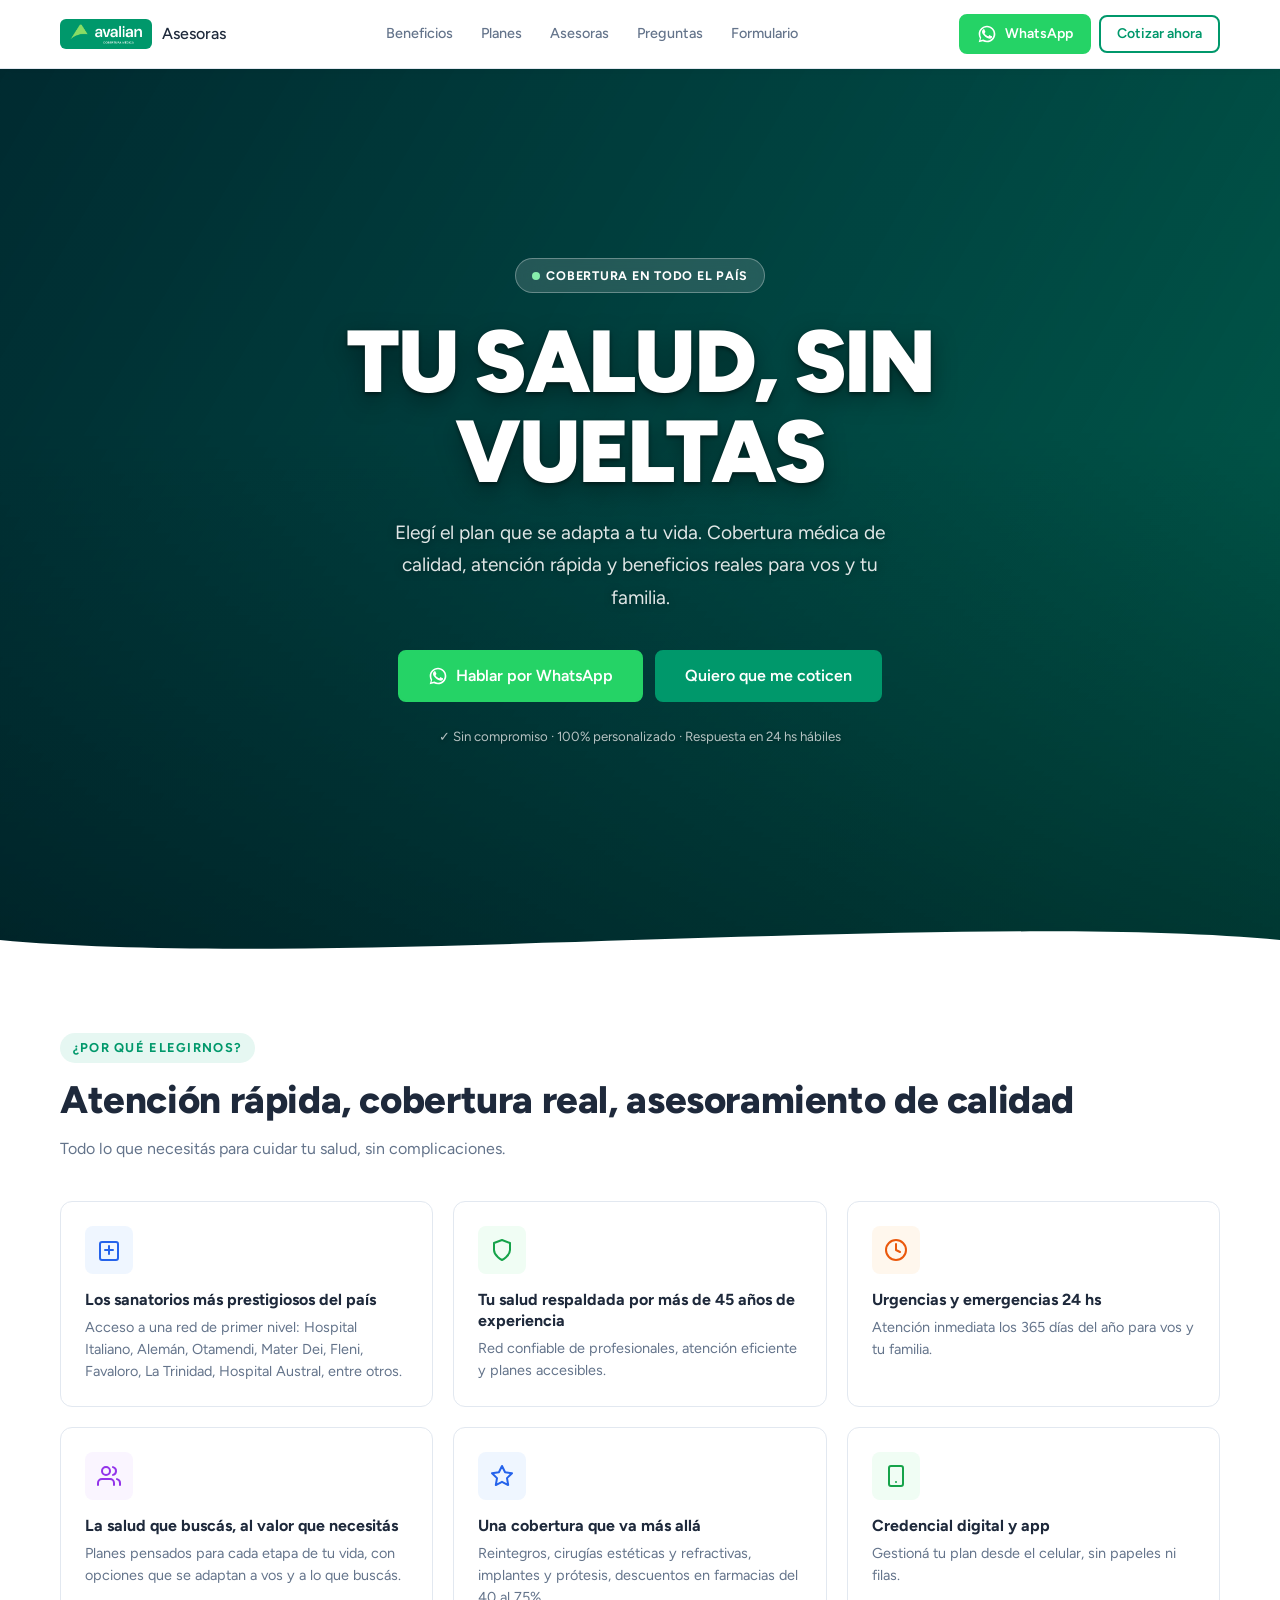
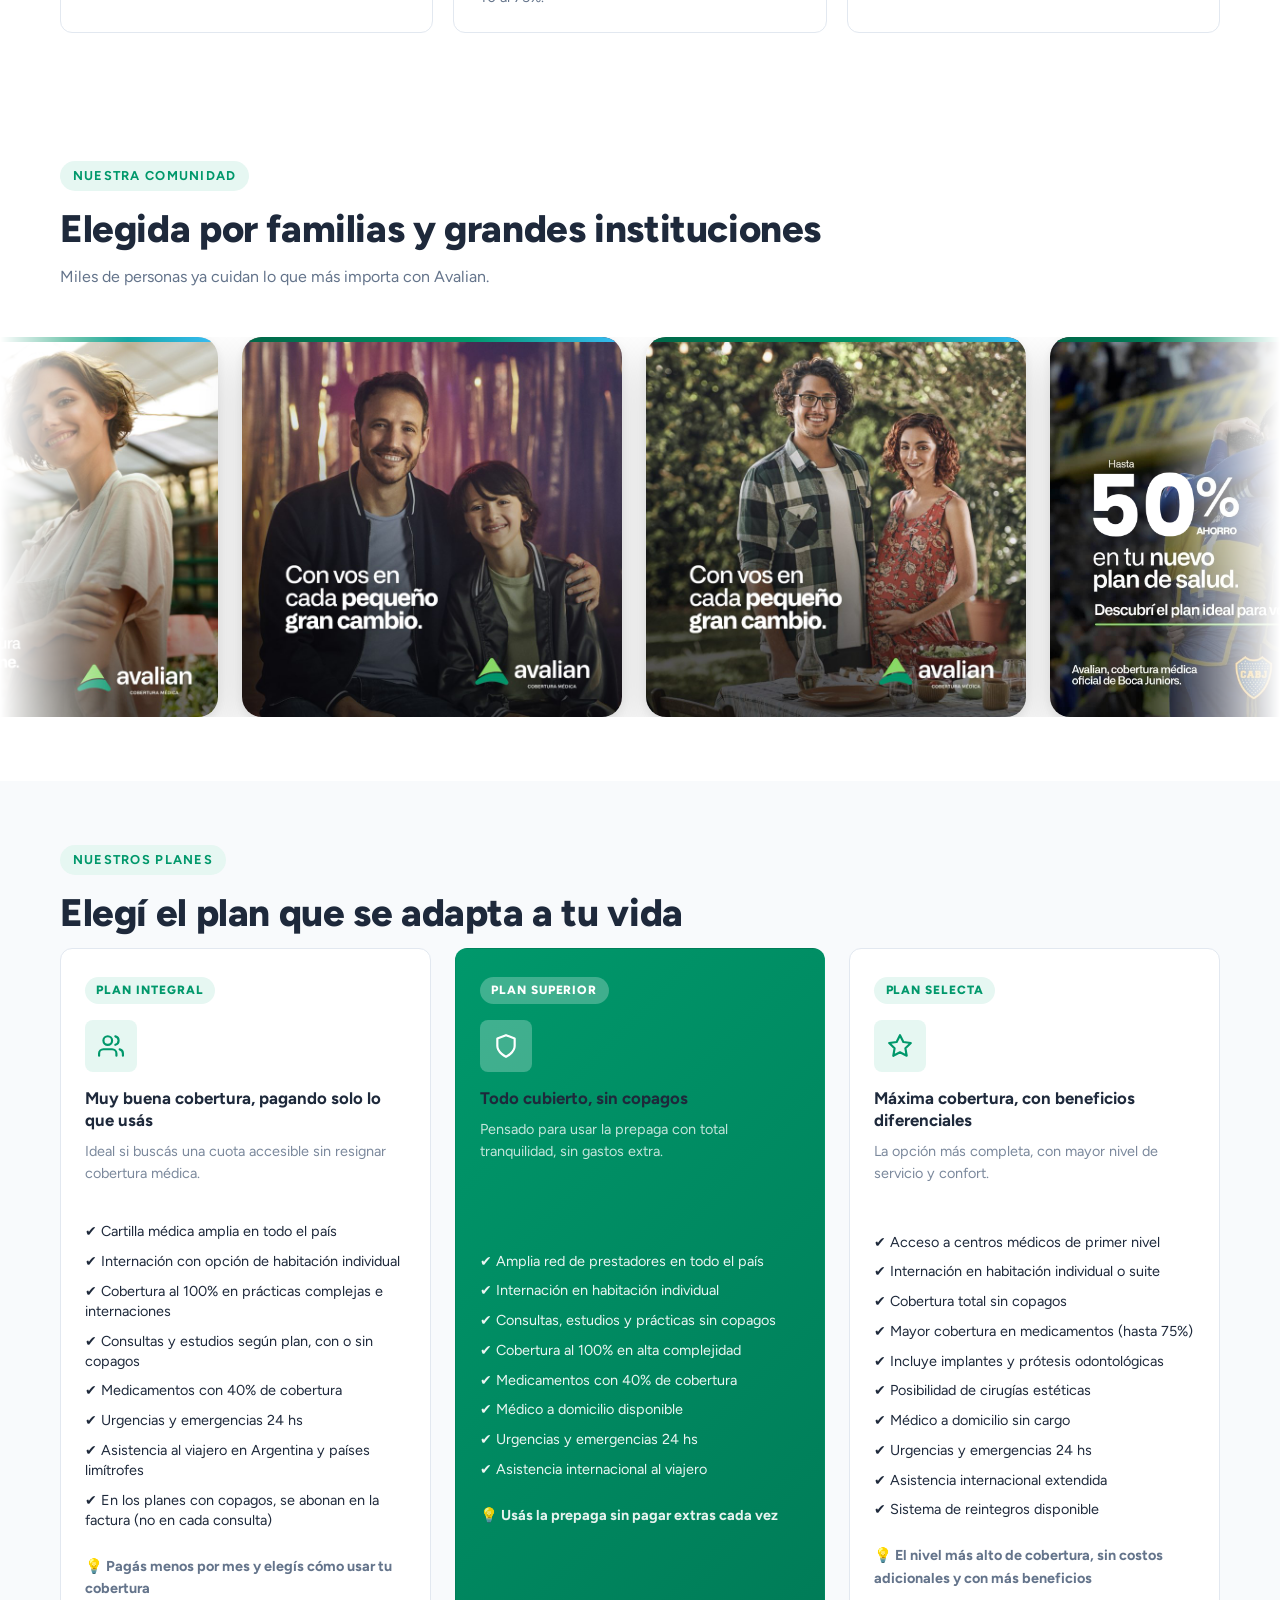
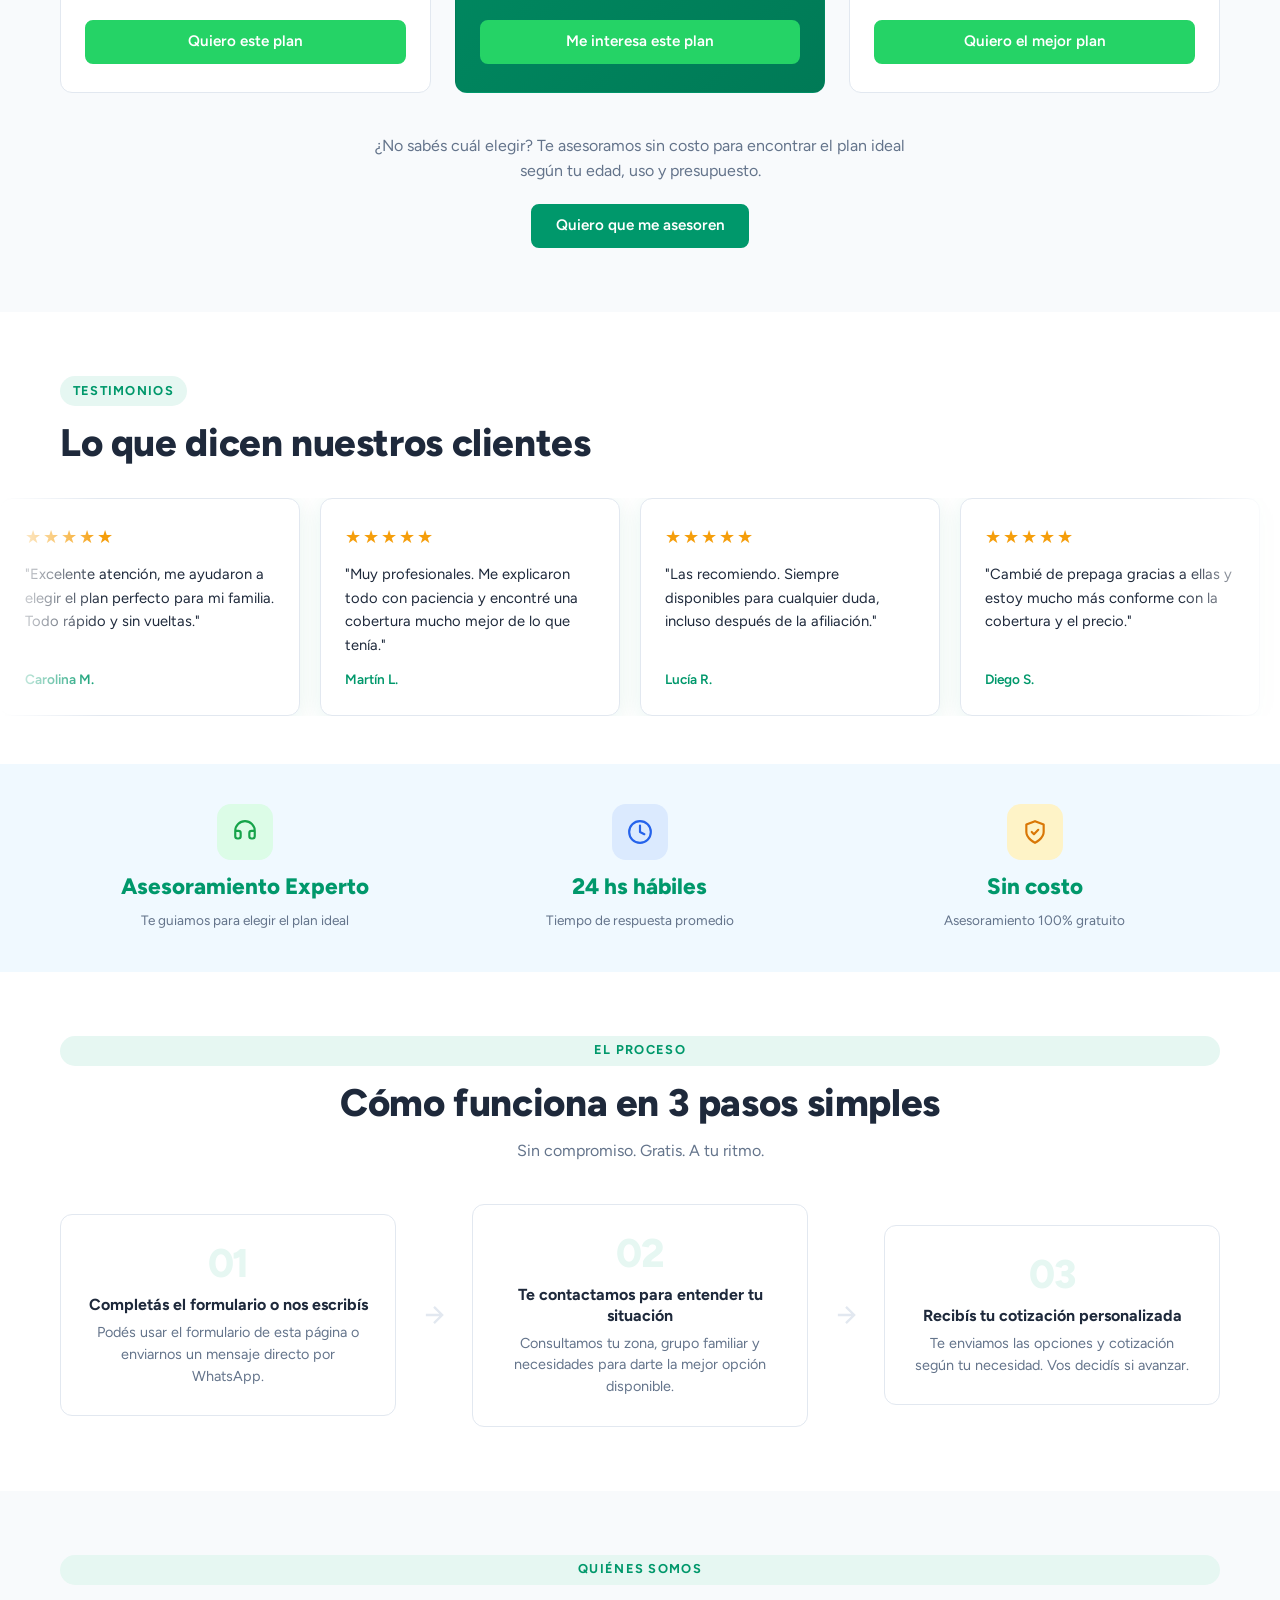
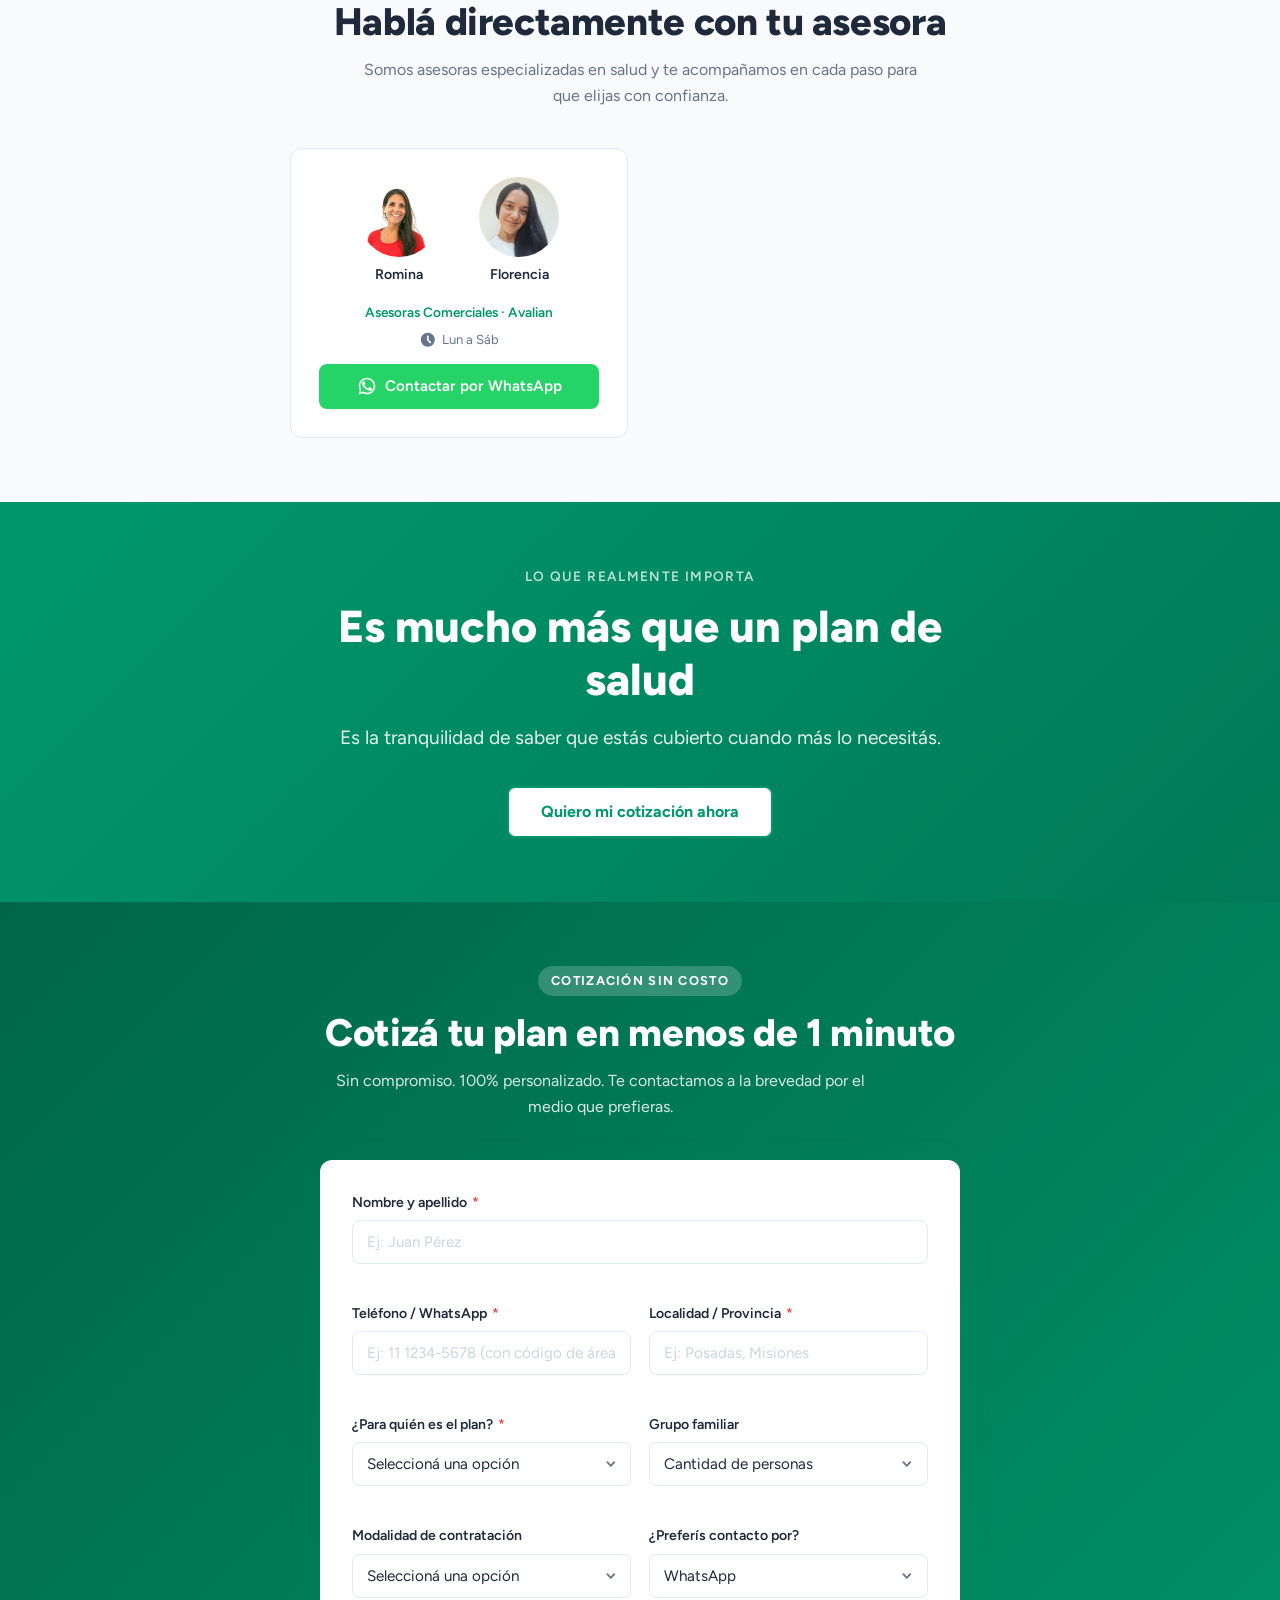
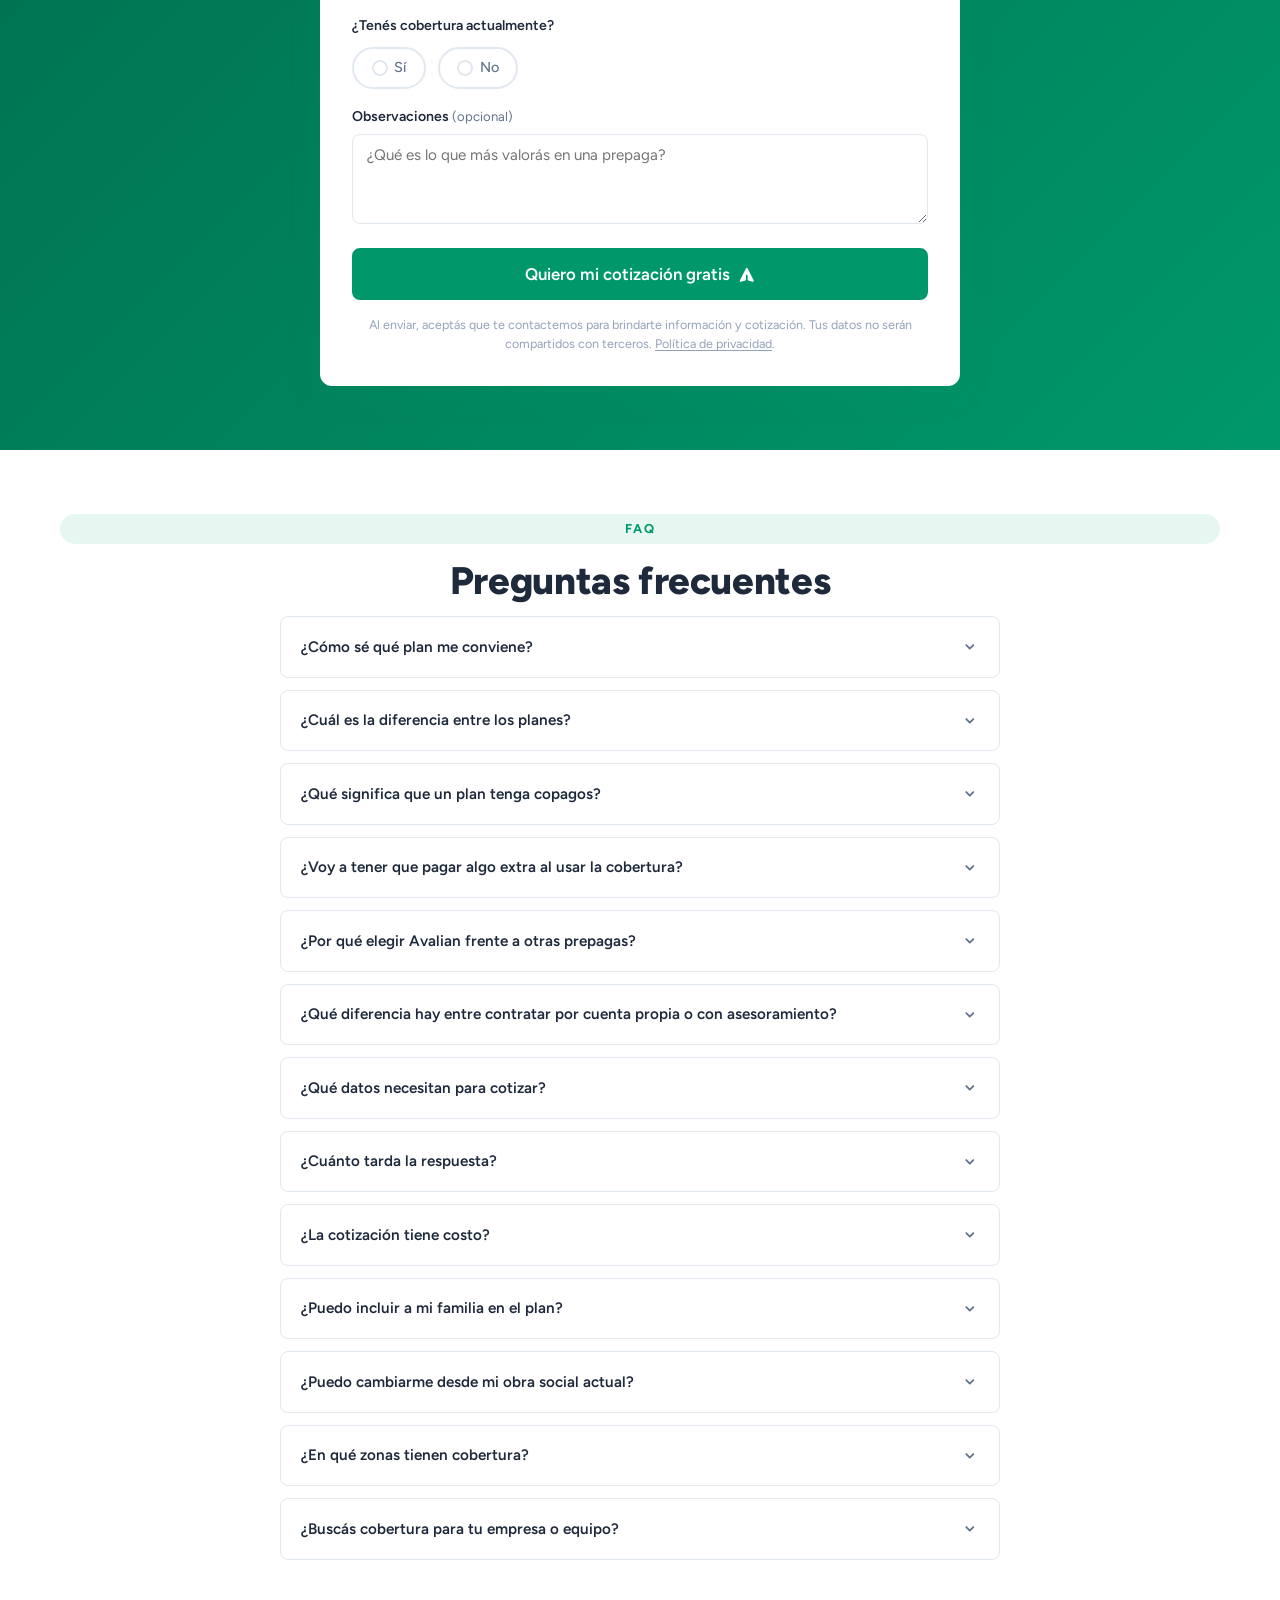
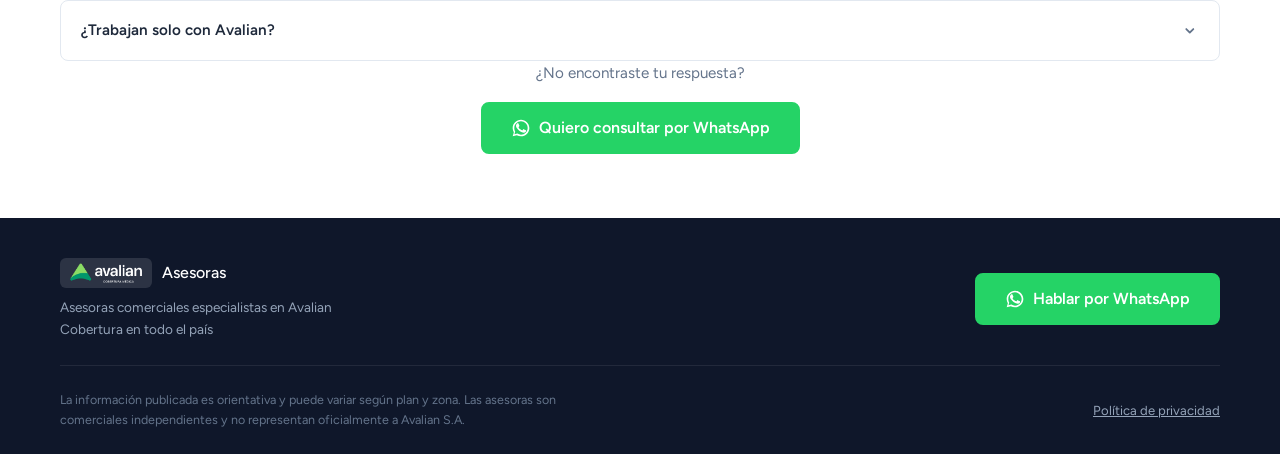
==== index.html @ 28370cc6 "Unificar card asesoras y redirigir todos los botones WA a Romina - Todos los botones WhatsApp ahora " ====
<!DOCTYPE html>
<html lang="es">
  <head>
    <meta charset="UTF-8" />
    <meta name="viewport" content="width=device-width, initial-scale=1.0" />

    <!-- SEO Principal -->
    <title>Planes de Salud Avalian · Cobertura Médica en Todo el País | Asesoras Avalian</title>
    <meta name="description" content="Cotizá tu plan de salud Avalian con asesoramiento personalizado. Plan Integral, Superior y Selecta con cobertura en todo el país. Respuesta en 24 hs, sin compromiso." />
    <link rel="canonical" href="https://www.expertasenprepagas.com/" />

    <!-- Open Graph para redes sociales -->
    <meta property="og:type" content="website" />
    <meta property="og:title" content="Planes de Salud Avalian · Asesoras Comerciales" />
    <meta property="og:description" content="Encontrá el plan de salud que se adapta a vos y tu familia. Asesoramiento personalizado, cobertura en todo el país." />
    <meta property="og:url" content="https://www.expertasenprepagas.com/" />
    <meta property="og:locale" content="es_AR" />

    <!-- Favicon inline (corazón verde Avalian) -->
    <link rel="icon" type="image/svg+xml" href="data:image/svg+xml,%3Csvg xmlns='http://www.w3.org/2000/svg' viewBox='0 0 32 32'%3E%3Crect width='32' height='32' rx='8' fill='%2300986b'/%3E%3Cpath d='M16 26C16 26 5 18.5 5 11.5C5 8 7.7 5.5 11 5.5C13.2 5.5 15.1 7 16 9C16.9 7 18.8 5.5 21 5.5C24.3 5.5 27 8 27 11.5C27 18.5 16 26 16 26Z' fill='%23fff'/%3E%3C/svg%3E" />

    <!-- Schema.org — Servicio local -->
    <script type="application/ld+json">
    {
      "@context": "https://schema.org",
      "@type": "LocalBusiness",
      "name": "Asesoras Avalian",
      "description": "Asesoras comerciales especializadas en planes de salud Avalian con cobertura en todo el país.",
      "areaServed": "Argentina",
      "serviceType": "Asesoramiento en cobertura médica",
      "url": "https://www.expertasenprepagas.com/",
      "contactPoint": {
        "@type": "ContactPoint",
        "contactType": "customer service",
        "availableLanguage": "Spanish"
      }
    }
    </script>

    <!-- Preconnect para performance -->
    <link rel="preconnect" href="https://fonts.googleapis.com" />
    <link rel="preconnect" href="https://fonts.gstatic.com" crossorigin />
    <link rel="preload" as="style" href="https://fonts.googleapis.com/css2?family=Figtree:wght@300;400;500;600;700;800&family=Noto+Sans:wght@300;400;500;700&display=swap" />
    <link href="https://fonts.googleapis.com/css2?family=Figtree:wght@300;400;500;600;700;800&family=Noto+Sans:wght@300;400;500;700&display=swap" rel="stylesheet" />

    <link rel="stylesheet" href="styles.css" />

    <!-- Google Analytics GA4 + Google Ads -->
    <script async src="https://www.googletagmanager.com/gtag/js?id=G-L9V21E50WQ"></script>
    <script>
      window.dataLayer = window.dataLayer || [];
      function gtag(){dataLayer.push(arguments);}
      gtag('js', new Date());
      gtag('config', 'G-L9V21E50WQ');
      gtag('config', 'AW-18090554003');
    </script>
  </head>
  <body>
    <!-- ========== HEADER STICKY ========== -->
    <header class="site-header" id="top">
      <div class="container header-inner">
        <a href="#top" class="logo-area" aria-label="Inicio">
          <div class="logo-placeholder">
            <div class="logo-avalian-wrap">
              <img src="avalian_logo-blanco.png" alt="Avalian" class="logo-avalian-img">
            </div>
            <span>Asesoras</span>
          </div>
        </a>
        <nav class="main-nav" aria-label="Navegación principal">
          <a href="#beneficios">Beneficios</a>
          <a href="#planes">Planes</a>
          <a href="#asesoras">Asesoras</a>
          <a href="#preguntas">Preguntas</a>
          <a href="#formulario">Formulario</a>
        </nav>
        <div class="header-ctas">
          <a href="https://wa.me/5491165781998?text=Hola,%20quiero%20información%20sobre%20cobertura%20Avalian" target="_blank" rel="noopener noreferrer" class="btn btn-whatsapp btn-sm" data-wa-location="header" aria-label="Hablar por WhatsApp">
            <svg class="icon-wa" viewBox="0 0 24 24" fill="currentColor" xmlns="http://www.w3.org/2000/svg" aria-hidden="true">
              <path d="M17.472 14.382c-.297-.149-1.758-.867-2.03-.967-.273-.099-.471-.148-.67.15-.197.297-.767.966-.94 1.164-.173.199-.347.223-.644.075-.297-.15-1.255-.463-2.39-1.475-.883-.788-1.48-1.761-1.653-2.059-.173-.297-.018-.458.13-.606.134-.133.298-.347.446-.52.149-.174.198-.298.298-.497.099-.198.05-.371-.025-.52-.075-.149-.669-1.612-.916-2.207-.242-.579-.487-.5-.669-.51-.173-.008-.371-.01-.57-.01-.198 0-.52.074-.792.372-.272.297-1.04 1.016-1.04 2.479 0 1.462 1.065 2.875 1.213 3.074.149.198 2.096 3.2 5.077 4.487.709.306 1.262.489 1.694.625.712.227 1.36.195 1.871.118.571-.085 1.758-.719 2.006-1.413.248-.694.248-1.289.173-1.413-.074-.124-.272-.198-.57-.347z"></path>
              <path d="M12 2C6.477 2 2 6.477 2 12c0 1.89.525 3.66 1.438 5.168L2.012 22l4.974-1.403A9.954 9.954 0 0012 22c5.523 0 10-4.477 10-10S17.523 2 12 2zm0 18a7.952 7.952 0 01-4.316-1.268l-.308-.184-3.203.904.866-3.113-.2-.32A7.96 7.96 0 014 12c0-4.418 3.582-8 8-8s8 3.582 8 8-3.582 8-8 8z"></path>
            </svg>
            WhatsApp
          </a>
          <a href="#formulario" class="btn btn-outline btn-sm">Cotizar ahora</a>
        </div>
        <button class="hamburger" aria-label="Abrir menú" aria-expanded="false" id="hamburger">
          <span></span>
          <span></span>
          <span></span>
        </button>
      </div>
      <div class="mobile-nav" id="mobileNav" aria-hidden="true">
        <a href="#beneficios" class="mobile-nav-link">Beneficios</a>
        <a href="#planes" class="mobile-nav-link">Planes</a>
        <a href="#asesoras" class="mobile-nav-link">Asesoras</a>
        <a href="#preguntas" class="mobile-nav-link">Preguntas</a>
        <a href="#formulario" class="mobile-nav-link">Formulario</a>
        <a href="https://wa.me/5491165781998?text=Hola,%20quiero%20información%20sobre%20cobertura%20Avalian" target="_blank" rel="noopener noreferrer" class="btn btn-whatsapp mobile-cta" data-wa-location="mobile_nav">Hablar por WhatsApp</a>
      </div>
    </header>

    <!-- ========== HERO ========== -->
    <section class="hero" id="inicio">
      <!-- Video de fondo -->
      <video class="hero-video" autoplay muted loop playsinline>
        <source src="Video HERO.mp4" type="video/mp4">
      </video>
      <!-- Capa gradiente sobre el video -->
      <div class="hero-overlay" aria-hidden="true"></div>

      <div class="container hero-inner">
        <div class="hero-content">
          <div class="hero-badge">
            <svg viewBox="0 0 16 16" fill="currentColor" aria-hidden="true">
              <circle cx="8" cy="8" r="8"></circle>
            </svg>
            Cobertura en todo el país
          </div>
          <h1 class="hero-title">
            TU SALUD, SIN VUELTAS
          </h1>
          <p class="hero-subtitle">
            Elegí el plan que se adapta a tu vida. Cobertura médica de calidad, atención rápida y beneficios reales para vos y tu familia.
          </p>
          <div class="hero-ctas">
            <a href="https://wa.me/5491165781998?text=Hola,%20quiero%20información%20sobre%20cobertura%20Avalian" target="_blank" rel="noopener noreferrer" class="btn btn-whatsapp btn-lg" data-wa-location="hero">
              <svg class="icon-wa" viewBox="0 0 24 24" fill="currentColor" aria-hidden="true">
                <path d="M17.472 14.382c-.297-.149-1.758-.867-2.03-.967-.273-.099-.471-.148-.67.15-.197.297-.767.966-.94 1.164-.173.199-.347.223-.644.075-.297-.15-1.255-.463-2.39-1.475-.883-.788-1.48-1.761-1.653-2.059-.173-.297-.018-.458.13-.606.134-.133.298-.347.446-.52.149-.174.198-.298.298-.497.099-.198.05-.371-.025-.52-.075-.149-.669-1.612-.916-2.207-.242-.579-.487-.5-.669-.51-.173-.008-.371-.01-.57-.01-.198 0-.52.074-.792.372-.272.297-1.04 1.016-1.04 2.479 0 1.462 1.065 2.875 1.213 3.074.149.198 2.096 3.2 5.077 4.487.709.306 1.262.489 1.694.625.712.227 1.36.195 1.871.118.571-.085 1.758-.719 2.006-1.413.248-.694.248-1.289.173-1.413-.074-.124-.272-.198-.57-.347z"></path>
                <path d="M12 2C6.477 2 2 6.477 2 12c0 1.89.525 3.66 1.438 5.168L2.012 22l4.974-1.403A9.954 9.954 0 0012 22c5.523 0 10-4.477 10-10S17.523 2 12 2zm0 18a7.952 7.952 0 01-4.316-1.268l-.308-.184-3.203.904.866-3.113-.2-.32A7.96 7.96 0 014 12c0-4.418 3.582-8 8-8s8 3.582 8 8-3.582 8-8 8z"></path>
              </svg>
              Hablar por WhatsApp
            </a>
            <a href="#formulario" class="btn btn-primary btn-lg">Quiero que me coticen</a>
          </div>
          <p class="hero-micro">
            ✓ Sin compromiso · 100% personalizado · Respuesta en 24 hs hábiles
          </p>
        </div>
      </div>
      <div class="hero-wave" aria-hidden="true">
        <svg viewBox="0 0 1440 60" preserveAspectRatio="none" xmlns="http://www.w3.org/2000/svg">
          <path d="M0,30 C360,60 1080,0 1440,30 L1440,60 L0,60 Z" fill="#fff"></path>
        </svg>
      </div>
    </section>

    <!-- ========== BENEFICIOS ========== -->
    <section class="section" id="beneficios">
      <div class="container">
        <div class="section-label">
          ¿Por qué elegirnos?
        </div>
        <h2 class="section-title">
          Atención rápida, cobertura real, asesoramiento de calidad
        </h2>
        <p class="section-sub">
          Todo lo que necesitás para cuidar tu salud, sin complicaciones.
        </p>
        <div class="cards-grid">
          <div class="card benefit-card">
            <div class="card-icon card-icon--blue">
              <svg viewBox="0 0 24 24" fill="none" stroke="currentColor" stroke-width="2" stroke-linecap="round" stroke-linejoin="round" aria-hidden="true">
                <rect x="3" y="4" width="18" height="18" rx="2"></rect>
                <path d="M12 8v8M8 12h8"></path>
              </svg>
            </div>
            <h3>Los sanatorios más prestigiosos del país</h3>
            <p>Acceso a una red de primer nivel: Hospital Italiano, Alemán, Otamendi, Mater Dei, Fleni, Favaloro, La Trinidad, Hospital Austral, entre otros.</p>
          </div>
          <div class="card benefit-card">
            <div class="card-icon card-icon--green">
              <svg viewBox="0 0 24 24" fill="none" stroke="currentColor" stroke-width="2" stroke-linecap="round" stroke-linejoin="round" aria-hidden="true">
                <path d="M12 22s8-4 8-10V5l-8-3-8 3v7c0 6 8 10 8 10z"></path>
              </svg>
            </div>
            <h3>Tu salud respaldada por más de 45 años de experiencia</h3>
            <p>Red confiable de profesionales, atención eficiente y planes accesibles.</p>
          </div>
          <div class="card benefit-card">
            <div class="card-icon card-icon--orange">
              <svg viewBox="0 0 24 24" fill="none" stroke="currentColor" stroke-width="2" stroke-linecap="round" stroke-linejoin="round" aria-hidden="true">
                <circle cx="12" cy="12" r="10"></circle>
                <polyline points="12 6 12 12 16 14"></polyline>
              </svg>
            </div>
            <h3>Urgencias y emergencias 24 hs</h3>
            <p>Atención inmediata los 365 días del año para vos y tu familia.</p>
          </div>
          <div class="card benefit-card">
            <div class="card-icon card-icon--purple">
              <svg viewBox="0 0 24 24" fill="none" stroke="currentColor" stroke-width="2" stroke-linecap="round" stroke-linejoin="round" aria-hidden="true">
                <path d="M17 21v-2a4 4 0 00-4-4H5a4 4 0 00-4 4v2"></path>
                <circle cx="9" cy="7" r="4"></circle>
                <path d="M23 21v-2a4 4 0 00-3-3.87"></path>
                <path d="M16 3.13a4 4 0 010 7.75"></path>
              </svg>
            </div>
            <h3>La salud que buscás, al valor que necesitás</h3>
            <p>Planes pensados para cada etapa de tu vida, con opciones que se adaptan a vos y a lo que buscás.</p>
          </div>
          <div class="card benefit-card">
            <div class="card-icon card-icon--blue">
              <svg viewBox="0 0 24 24" fill="none" stroke="currentColor" stroke-width="2" stroke-linecap="round" stroke-linejoin="round" aria-hidden="true">
                <path d="M12 2l3.09 6.26L22 9.27l-5 4.87 1.18 6.88L12 17.77l-6.18 3.25L7 14.14 2 9.27l6.91-1.01L12 2z"></path>
              </svg>
            </div>
            <h3>Una cobertura que va más allá</h3>
            <p>Reintegros, cirugías estéticas y refractivas, implantes y prótesis, descuentos en farmacias del 40 al 75%.</p>
          </div>
          <div class="card benefit-card">
            <div class="card-icon card-icon--green">
              <svg viewBox="0 0 24 24" fill="none" stroke="currentColor" stroke-width="2" stroke-linecap="round" stroke-linejoin="round" aria-hidden="true">
                <rect x="5" y="2" width="14" height="20" rx="2" ry="2"></rect>
                <line x1="12" y1="18" x2="12.01" y2="18"></line>
              </svg>
            </div>
            <h3>Credencial digital y app</h3>
            <p>Gestioná tu plan desde el celular, sin papeles ni filas.</p>
          </div>
        </div>
      </div>
    </section>

    <!-- ========== CARRUSEL ========== -->
    <section class="section carousel-section" aria-label="Galería de familias">
      <div class="container">
        <div class="section-label">Nuestra comunidad</div>
        <h2 class="section-title">Elegida por familias y grandes instituciones</h2>
        <p class="section-sub">Miles de personas ya cuidan lo que más importa con Avalian.</p>
      </div>

      <div class="carousel-marquee-wrapper">
        <div class="carousel-marquee-track">
          <!-- Original -->
          <div class="c-card">
            <div class="c-card-bar"></div>
            <img src="carousel-1.jpg" alt="Cobertura Avalian" loading="eager">
          </div>
          <div class="c-card">
            <div class="c-card-bar"></div>
            <img src="carousel-2.jpg" alt="Familia con cobertura Avalian" loading="eager">
          </div>
          <div class="c-card">
            <div class="c-card-bar"></div>
            <img src="carousel-3.jpg" alt="Pareja eligiendo su salud" loading="eager">
          </div>
          <div class="c-card">
            <div class="c-card-bar"></div>
            <img src="boca.png" alt="Avalian, cobertura médica oficial de Boca Juniors" loading="eager">
          </div>
          <div class="c-card">
            <div class="c-card-bar"></div>
            <img src="rosario.jpg" alt="Avalian, cobertura médica oficial de Rosario Central" loading="eager">
          </div>
          <div class="c-card">
            <div class="c-card-bar"></div>
            <img src="river.jpg" alt="Avalian, cobertura médica oficial de River Plate" loading="eager">
          </div>
          <!-- Duplicado para loop infinito -->
          <div class="c-card" aria-hidden="true">
            <div class="c-card-bar"></div>
            <img src="carousel-1.jpg" alt="" loading="eager">
          </div>
          <div class="c-card" aria-hidden="true">
            <div class="c-card-bar"></div>
            <img src="carousel-2.jpg" alt="" loading="eager">
          </div>
          <div class="c-card" aria-hidden="true">
            <div class="c-card-bar"></div>
            <img src="carousel-3.jpg" alt="" loading="eager">
          </div>
          <div class="c-card" aria-hidden="true">
            <div class="c-card-bar"></div>
            <img src="boca.png" alt="" loading="eager">
          </div>
          <div class="c-card" aria-hidden="true">
            <div class="c-card-bar"></div>
            <img src="rosario.jpg" alt="" loading="eager">
          </div>
          <div class="c-card" aria-hidden="true">
            <div class="c-card-bar"></div>
            <img src="river.jpg" alt="" loading="eager">
          </div>
        </div>
      </div>
    </section>

    <!-- ========== PLANES ========== -->
    <section class="section section-alt" id="planes">
      <div class="container">
        <div class="section-label">
          Nuestros planes
        </div>
        <h2 class="section-title">
          Elegí el plan que se adapta a tu vida
        </h2>
        <div class="para-quien-grid">

          <!-- PLAN INTEGRAL -->
          <div class="para-quien-card">
            <div class="pq-badge">PLAN INTEGRAL</div>
            <div class="pq-icon">
              <svg viewBox="0 0 24 24" fill="none" stroke="currentColor" stroke-width="2" stroke-linecap="round" stroke-linejoin="round" aria-hidden="true">
                <path d="M17 21v-2a4 4 0 00-4-4H5a4 4 0 00-4 4v2"></path>
                <circle cx="9" cy="7" r="4"></circle>
                <path d="M23 21v-2a4 4 0 00-3-3.87"></path>
                <path d="M16 3.13a4 4 0 010 7.75"></path>
              </svg>
            </div>
            <h3>Muy buena cobertura, pagando solo lo que usás</h3>
            <p class="plan-desc">Ideal si buscás una cuota accesible sin resignar cobertura médica.</p>
            <ul class="plan-features">
              <li>✔ Cartilla médica amplia en todo el país</li>
              <li>✔ Internación con opción de habitación individual</li>
              <li>✔ Cobertura al 100% en prácticas complejas e internaciones</li>
              <li>✔ Consultas y estudios según plan, con o sin copagos</li>
              <li>✔ Medicamentos con 40% de cobertura</li>
              <li>✔ Urgencias y emergencias 24 hs</li>
              <li>✔ Asistencia al viajero en Argentina y países limítrofes</li>
              <li>✔ En los planes con copagos, se abonan en la factura (no en cada consulta)</li>
            </ul>
            <p class="plan-price-tag">💡 Pagás menos por mes y elegís cómo usar tu cobertura</p>
            <a href="https://wa.me/5491165781998?text=Hola,%20quiero%20información%20sobre%20cobertura%20Avalian" target="_blank" rel="noopener noreferrer"
               class="btn btn-whatsapp btn-full" data-wa-location="plan_integral">
              Quiero este plan
            </a>
          </div>

          <!-- PLAN SUPERIOR (destacado) -->
          <div class="para-quien-card para-quien-card--highlight">
            <div class="pq-badge">PLAN SUPERIOR</div>
            <div class="pq-icon pq-icon--white">
              <svg viewBox="0 0 24 24" fill="none" stroke="currentColor" stroke-width="2" stroke-linecap="round" stroke-linejoin="round" aria-hidden="true">
                <path d="M12 22s8-4 8-10V5l-8-3-8 3v7c0 6 8 10 8 10z"></path>
              </svg>
            </div>
            <h3>Todo cubierto, sin copagos</h3>
            <p class="plan-desc">Pensado para usar la prepaga con total tranquilidad, sin gastos extra.</p>
            <ul class="plan-features">
              <li>✔ Amplia red de prestadores en todo el país</li>
              <li>✔ Internación en habitación individual</li>
              <li>✔ Consultas, estudios y prácticas sin copagos</li>
              <li>✔ Cobertura al 100% en alta complejidad</li>
              <li>✔ Medicamentos con 40% de cobertura</li>
              <li>✔ Médico a domicilio disponible</li>
              <li>✔ Urgencias y emergencias 24 hs</li>
              <li>✔ Asistencia internacional al viajero</li>
            </ul>
            <p class="plan-price-tag">💡 Usás la prepaga sin pagar extras cada vez</p>
            <a href="https://wa.me/5491165781998?text=Hola,%20quiero%20información%20sobre%20cobertura%20Avalian" target="_blank" rel="noopener noreferrer"
               class="btn btn-whatsapp btn-full" data-wa-location="plan_superior">
              Me interesa este plan
            </a>
          </div>

          <!-- PLAN SELECTA -->
          <div class="para-quien-card">
            <div class="pq-badge">PLAN SELECTA</div>
            <div class="pq-icon">
              <svg viewBox="0 0 24 24" fill="none" stroke="currentColor" stroke-width="2" stroke-linecap="round" stroke-linejoin="round" aria-hidden="true">
                <path d="M12 2l3.09 6.26L22 9.27l-5 4.87 1.18 6.88L12 17.77l-6.18 3.25L7 14.14 2 9.27l6.91-1.01L12 2z"></path>
              </svg>
            </div>
            <h3>Máxima cobertura, con beneficios diferenciales</h3>
            <p class="plan-desc">La opción más completa, con mayor nivel de servicio y confort.</p>
            <ul class="plan-features">
              <li>✔ Acceso a centros médicos de primer nivel</li>
              <li>✔ Internación en habitación individual o suite</li>
              <li>✔ Cobertura total sin copagos</li>
              <li>✔ Mayor cobertura en medicamentos (hasta 75%)</li>
              <li>✔ Incluye implantes y prótesis odontológicas</li>
              <li>✔ Posibilidad de cirugías estéticas</li>
              <li>✔ Médico a domicilio sin cargo</li>
              <li>✔ Urgencias y emergencias 24 hs</li>
              <li>✔ Asistencia internacional extendida</li>
              <li>✔ Sistema de reintegros disponible</li>
            </ul>
            <p class="plan-price-tag">💡 El nivel más alto de cobertura, sin costos adicionales y con más beneficios</p>
            <a href="https://wa.me/5491165781998?text=Hola,%20quiero%20información%20sobre%20cobertura%20Avalian" target="_blank" rel="noopener noreferrer"
               class="btn btn-whatsapp btn-full" data-wa-location="plan_selecta">
              Quiero el mejor plan
            </a>
          </div>

        </div>

        <div class="plans-cta-block">
          <p>¿No sabés cuál elegir? Te asesoramos sin costo para encontrar el plan ideal según tu edad, uso y presupuesto.</p>
          <a href="#formulario" class="btn btn-primary">Quiero que me asesoren</a>
        </div>

      </div>
    </section>

    <!-- ========== TESTIMONIOS ========== -->
    <section class="section testimonios-section" id="testimonios" aria-label="Testimonios de clientes">
      <div class="container">
        <div class="section-label">Testimonios</div>
        <h2 class="section-title">Lo que dicen nuestros clientes</h2>
      </div>
      <div class="marquee-wrapper">
        <div class="marquee-track">
          <div class="testimonio-card">
            <div class="testimonio-stars" aria-label="5 estrellas">★★★★★</div>
            <p class="testimonio-texto">"Excelente atención, me ayudaron a elegir el plan perfecto para mi familia. Todo rápido y sin vueltas."</p>
            <span class="testimonio-nombre">Carolina M.</span>
          </div>
          <div class="testimonio-card">
            <div class="testimonio-stars" aria-label="5 estrellas">★★★★★</div>
            <p class="testimonio-texto">"Muy profesionales. Me explicaron todo con paciencia y encontré una cobertura mucho mejor de lo que tenía."</p>
            <span class="testimonio-nombre">Martín L.</span>
          </div>
          <div class="testimonio-card">
            <div class="testimonio-stars" aria-label="5 estrellas">★★★★★</div>
            <p class="testimonio-texto">"Las recomiendo. Siempre disponibles para cualquier duda, incluso después de la afiliación."</p>
            <span class="testimonio-nombre">Lucía R.</span>
          </div>
          <div class="testimonio-card">
            <div class="testimonio-stars" aria-label="5 estrellas">★★★★★</div>
            <p class="testimonio-texto">"Cambié de prepaga gracias a ellas y estoy mucho más conforme con la cobertura y el precio."</p>
            <span class="testimonio-nombre">Diego S.</span>
          </div>
          <div class="testimonio-card">
            <div class="testimonio-stars" aria-label="5 estrellas">★★★★★</div>
            <p class="testimonio-texto">"Necesitaba algo urgente para mi hijo y en el mismo día ya tenía opciones. Impecable."</p>
            <span class="testimonio-nombre">Valeria T.</span>
          </div>
          <!-- Segunda copia para scroll infinito -->
          <div class="testimonio-card" aria-hidden="true">
            <div class="testimonio-stars">★★★★★</div>
            <p class="testimonio-texto">"Excelente atención, me ayudaron a elegir el plan perfecto para mi familia. Todo rápido y sin vueltas."</p>
            <span class="testimonio-nombre">Carolina M.</span>
          </div>
          <div class="testimonio-card" aria-hidden="true">
            <div class="testimonio-stars">★★★★★</div>
            <p class="testimonio-texto">"Muy profesionales. Me explicaron todo con paciencia y encontré una cobertura mucho mejor de lo que tenía."</p>
            <span class="testimonio-nombre">Martín L.</span>
          </div>
          <div class="testimonio-card" aria-hidden="true">
            <div class="testimonio-stars">★★★★★</div>
            <p class="testimonio-texto">"Las recomiendo. Siempre disponibles para cualquier duda, incluso después de la afiliación."</p>
            <span class="testimonio-nombre">Lucía R.</span>
          </div>
          <div class="testimonio-card" aria-hidden="true">
            <div class="testimonio-stars">★★★★★</div>
            <p class="testimonio-texto">"Cambié de prepaga gracias a ellas y estoy mucho más conforme con la cobertura y el precio."</p>
            <span class="testimonio-nombre">Diego S.</span>
          </div>
          <div class="testimonio-card" aria-hidden="true">
            <div class="testimonio-stars">★★★★★</div>
            <p class="testimonio-texto">"Necesitaba algo urgente para mi hijo y en el mismo día ya tenía opciones. Impecable."</p>
            <span class="testimonio-nombre">Valeria T.</span>
          </div>
        </div>
      </div>
    </section>

    <!-- ========== CONFIANZA / SOCIAL PROOF ========== -->
    <section class="section trust-section" id="confianza" aria-label="Por qué confiar en nosotras">
      <div class="container">
        <div class="trust-grid">
          <div class="trust-item">
            <div class="trust-icon-wrap trust-icon-wrap--green" aria-hidden="true">
              <svg viewBox="0 0 24 24" fill="none" stroke="currentColor" stroke-width="2" stroke-linecap="round" stroke-linejoin="round">
                <path d="M3 11h3a2 2 0 0 1 2 2v3a2 2 0 0 1-2 2H5a2 2 0 0 1-2-2v-5Zm0 0a9 9 0 1 1 18 0m0 0v5a2 2 0 0 1-2 2h-1a2 2 0 0 1-2-2v-3a2 2 0 0 1 2-2h3Z"/>
              </svg>
            </div>
            <strong class="trust-number">Asesoramiento Experto</strong>
            <span class="trust-label">Te guiamos para elegir el plan ideal</span>
          </div>
          <div class="trust-item">
            <div class="trust-icon-wrap trust-icon-wrap--blue" aria-hidden="true">
              <svg viewBox="0 0 24 24" fill="none" stroke="currentColor" stroke-width="2" stroke-linecap="round" stroke-linejoin="round">
                <circle cx="12" cy="12" r="10"></circle>
                <polyline points="12 6 12 12 16 14"></polyline>
              </svg>
            </div>
            <strong class="trust-number">24 hs hábiles</strong>
            <span class="trust-label">Tiempo de respuesta promedio</span>
          </div>
          <div class="trust-item">
            <div class="trust-icon-wrap trust-icon-wrap--amber" aria-hidden="true">
              <svg viewBox="0 0 24 24" fill="none" stroke="currentColor" stroke-width="2" stroke-linecap="round" stroke-linejoin="round">
                <path d="M12 22s8-4 8-10V5l-8-3-8 3v7c0 6 8 10 8 10z"></path>
                <polyline points="9 12 11 14 15 10"></polyline>
              </svg>
            </div>
            <strong class="trust-number">Sin costo</strong>
            <span class="trust-label">Asesoramiento 100% gratuito</span>
          </div>
        </div>
      </div>
    </section>

    <!-- ========== CÓMO FUNCIONA ========== -->
    <section class="section" id="como-funciona">
      <div class="container">
        <div class="section-label section-label--center">
          El proceso
        </div>
        <h2 class="section-title section-title--center">
          Cómo funciona en 3 pasos simples
        </h2>
        <p class="section-sub section-sub--center">
          Sin compromiso. Gratis. A tu ritmo.
        </p>
        <div class="steps-grid">
          <div class="step-card">
            <div class="step-number">01</div>
            <div class="step-content">
              <h3>Completás el formulario o nos escribís</h3>
              <p>Podés usar el formulario de esta página o enviarnos un mensaje directo por WhatsApp.</p>
            </div>
          </div>
          <div class="step-divider" aria-hidden="true">
            <svg viewBox="0 0 24 24" fill="none" stroke="currentColor" stroke-width="2" aria-hidden="true">
              <path d="M5 12h14M12 5l7 7-7 7"></path>
            </svg>
          </div>
          <div class="step-card">
            <div class="step-number">02</div>
            <div class="step-content">
              <h3>Te contactamos para entender tu situación</h3>
              <p>Consultamos tu zona, grupo familiar y necesidades para darte la mejor opción disponible.</p>
            </div>
          </div>
          <div class="step-divider" aria-hidden="true">
            <svg viewBox="0 0 24 24" fill="none" stroke="currentColor" stroke-width="2" aria-hidden="true">
              <path d="M5 12h14M12 5l7 7-7 7"></path>
            </svg>
          </div>
          <div class="step-card">
            <div class="step-number">03</div>
            <div class="step-content">
              <h3>Recibís tu cotización personalizada</h3>
              <p>Te enviamos las opciones y cotización según tu necesidad. Vos decidís si avanzar.</p>
            </div>
          </div>
        </div>
      </div>
    </section>

    <!-- ========== ASESORAS ========== -->
    <section class="section section-alt" id="asesoras">
      <div class="container">
        <div class="section-label section-label--center">
          Quiénes somos
        </div>
        <h2 class="section-title section-title--center">
          Hablá directamente con tu asesora
        </h2>
        <p class="section-sub section-sub--center">
          Somos asesoras especializadas en salud y te acompañamos en cada paso para que elijas con confianza.
        </p>
        <div class="asesoras-grid">
          <div class="asesora-card asesora-card--unified">
            <div class="asesoras-fotos">
              <div class="asesora-foto-item">
                <div class="asesora-photo" aria-label="Foto de Romina Maresca">
                  <img src="Ro.jpg.jpeg" alt="Romina Maresca" class="asesora-img">
                </div>
                <p class="asesora-foto-nombre">Romina</p>
              </div>
              <div class="asesora-foto-item">
                <div class="asesora-photo" aria-label="Foto de Florencia Ventre de León">
                  <img src="flor.jpeg" alt="Florencia Ventre de León" class="asesora-img">
                </div>
                <p class="asesora-foto-nombre">Florencia</p>
              </div>
            </div>
            <div class="asesora-info">
              <p class="asesora-role">Asesoras Comerciales · Avalian</p>
              <p class="asesora-hours">
                <svg viewBox="0 0 20 20" fill="currentColor" class="icon-sm" aria-hidden="true">
                  <path fill-rule="evenodd" d="M10 18a8 8 0 100-16 8 8 0 000 16zm1-12a1 1 0 10-2 0v4a1 1 0 00.293.707l2.828 2.829a1 1 0 101.415-1.415L11 9.586V6z" clip-rule="evenodd"></path>
                </svg>
                Lun a Sáb
              </p>
              <a href="https://wa.me/5491165781998?text=Hola,%20quiero%20información%20sobre%20cobertura%20Avalian" target="_blank" rel="noopener noreferrer" class="btn btn-whatsapp btn-full" data-wa-location="asesoras">
                <svg class="icon-wa" viewBox="0 0 24 24" fill="currentColor" aria-hidden="true">
                  <path d="M17.472 14.382c-.297-.149-1.758-.867-2.03-.967-.273-.099-.471-.148-.67.15-.197.297-.767.966-.94 1.164-.173.199-.347.223-.644.075-.297-.15-1.255-.463-2.39-1.475-.883-.788-1.48-1.761-1.653-2.059-.173-.297-.018-.458.13-.606.134-.133.298-.347.446-.52.149-.174.198-.298.298-.497.099-.198.05-.371-.025-.52-.075-.149-.669-1.612-.916-2.207-.242-.579-.487-.5-.669-.51-.173-.008-.371-.01-.57-.01-.198 0-.52.074-.792.372-.272.297-1.04 1.016-1.04 2.479 0 1.462 1.065 2.875 1.213 3.074.149.198 2.096 3.2 5.077 4.487.709.306 1.262.489 1.694.625.712.227 1.36.195 1.871.118.571-.085 1.758-.719 2.006-1.413.248-.694.248-1.289.173-1.413-.074-.124-.272-.198-.57-.347z"></path>
                  <path d="M12 2C6.477 2 2 6.477 2 12c0 1.89.525 3.66 1.438 5.168L2.012 22l4.974-1.403A9.954 9.954 0 0012 22c5.523 0 10-4.477 10-10S17.523 2 12 2zm0 18a7.952 7.952 0 01-4.316-1.268l-.308-.184-3.203.904.866-3.113-.2-.32A7.96 7.96 0 014 12c0-4.418 3.582-8 8-8s8 3.582 8 8-3.582 8-8 8z"></path>
                </svg>
                Contactar por WhatsApp
              </a>
            </div>
          </div>
        </div>
      </div>
    </section>

    <!-- ========== IMPACTO ========== -->
    <section class="section impact-section" id="impacto" aria-label="Mensaje de impacto">
      <div class="container">
        <div class="impact-box">
          <p class="impact-eyebrow">Lo que realmente importa</p>
          <h2 class="impact-title">Es mucho más que un plan de salud</h2>
          <p class="impact-subtitle">
            Es la tranquilidad de saber que estás cubierto cuando más lo necesitás.
          </p>
          <a href="#formulario" class="btn btn-primary btn-lg impact-cta">
            Quiero mi cotización ahora
          </a>
        </div>
      </div>
    </section>

    <!-- ========== FORMULARIO ========== -->
    <section class="section form-section" id="formulario">
      <div class="container">
        <div class="form-wrapper">
          <div class="form-header">
            <div class="section-label section-label--light">
              Cotización sin costo
            </div>
            <h2 class="section-title section-title--light">
              Cotizá tu plan en menos de 1 minuto
            </h2>
            <p class="section-sub section-sub--light">
              Sin compromiso. 100% personalizado. Te contactamos a la brevedad por el medio que prefieras.
            </p>
          </div>
          <form class="contact-form" id="contactForm" novalidate="">
            <div class="form-grid">
              <div class="form-group form-group--full">
                <label for="nombre">
                  Nombre y apellido
                  <span class="required" aria-hidden="true">*</span>
                </label>
                <input type="text" id="nombre" name="nombre" placeholder="Ej: Juan Pérez" required="" autocomplete="name" />
                <span class="field-error" id="nombre-error" aria-live="polite"></span>
              </div>
              <div class="form-group">
                <label for="telefono">
                  Teléfono / WhatsApp
                  <span class="required" aria-hidden="true">*</span>
                </label>
                <input type="tel" id="telefono" name="telefono" placeholder="Ej: 11 1234-5678 (con código de área)" required="" autocomplete="tel" />
                <span class="field-error" id="telefono-error" aria-live="polite"></span>
              </div>
              <div class="form-group">
                <label for="localidad">
                  Localidad / Provincia
                  <span class="required" aria-hidden="true">*</span>
                </label>
                <input type="text" id="localidad" name="localidad" placeholder="Ej: Posadas, Misiones" required="" />
                <span class="field-error" id="localidad-error" aria-live="polite"></span>
              </div>
              <div class="form-group">
                <label for="para-quien">
                  ¿Para quién es el plan?
                  <span class="required" aria-hidden="true">*</span>
                </label>
                <div class="select-wrapper">
                  <select id="para-quien" name="para-quien" required="">
                    <option value="" disabled="" selected="">Seleccioná una opción</option>
                    <option value="yo">Para mí</option>
                    <option value="familia">Para mi familia</option>
                    <option value="adolescente">Para un adolescente de 15 a 17 años</option>
                  </select>
                  <svg class="select-arrow" viewBox="0 0 20 20" fill="currentColor" aria-hidden="true">
                    <path fill-rule="evenodd" d="M5.293 7.293a1 1 0 011.414 0L10 10.586l3.293-3.293a1 1 0 111.414 1.414l-4 4a1 1 0 01-1.414 0l-4-4a1 1 0 010-1.414z" clip-rule="evenodd"></path>
                  </svg>
                </div>
                <span class="field-error" id="para-quien-error" aria-live="polite"></span>
              </div>
              <div class="form-group" id="grupo-group">
                <label for="grupo">Grupo familiar</label>
                <div class="select-wrapper">
                  <select id="grupo" name="grupo">
                    <option value="" disabled="" selected="">Cantidad de personas</option>
                    <option value="1">Solo yo (1)</option>
                    <option value="2">2 personas</option>
                    <option value="3">3 personas</option>
                    <option value="4+">4 o más personas</option>
                  </select>
                  <svg class="select-arrow" viewBox="0 0 20 20" fill="currentColor" aria-hidden="true">
                    <path fill-rule="evenodd" d="M5.293 7.293a1 1 0 011.414 0L10 10.586l3.293-3.293a1 1 0 111.414 1.414l-4 4a1 1 0 01-1.414 0l-4-4a1 1 0 010-1.414z" clip-rule="evenodd"></path>
                  </svg>
                </div>
              </div>
              <div class="form-group">
                <label for="modalidad">Modalidad de contratación</label>
                <div class="select-wrapper">
                  <select id="modalidad" name="modalidad">
                    <option value="" disabled="" selected="">Seleccioná una opción</option>
                    <option value="dependencia">Relación de dependencia</option>
                    <option value="monotributo">Monotributo</option>
                    <option value="particular">Particular</option>
                  </select>
                  <svg class="select-arrow" viewBox="0 0 20 20" fill="currentColor" aria-hidden="true">
                    <path fill-rule="evenodd" d="M5.293 7.293a1 1 0 011.414 0L10 10.586l3.293-3.293a1 1 0 111.414 1.414l-4 4a1 1 0 01-1.414 0l-4-4a1 1 0 010-1.414z" clip-rule="evenodd"></path>
                  </svg>
                </div>
              </div>
              <div class="form-group">
                <label for="contacto">¿Preferís contacto por?</label>
                <div class="select-wrapper">
                  <select id="contacto" name="contacto">
                    <option value="whatsapp" selected="">WhatsApp</option>
                    <option value="llamada">Llamada telefónica</option>
                  </select>
                  <svg class="select-arrow" viewBox="0 0 20 20" fill="currentColor" aria-hidden="true">
                    <path fill-rule="evenodd" d="M5.293 7.293a1 1 0 011.414 0L10 10.586l3.293-3.293a1 1 0 111.414 1.414l-4 4a1 1 0 01-1.414 0l-4-4a1 1 0 010-1.414z" clip-rule="evenodd"></path>
                  </svg>
                </div>
              </div>
              <div class="form-group form-group--full">
                <label>¿Tenés cobertura actualmente?</label>
                <div class="radio-group">
                  <label class="radio-label">
                    <input type="radio" name="cobertura" value="si" />
                    <span class="radio-pill">Sí</span>
                  </label>
                  <label class="radio-label">
                    <input type="radio" name="cobertura" value="no" />
                    <span class="radio-pill">No</span>
                  </label>
                </div>
              </div>
              <div class="form-group form-group--full">
                <label for="observaciones">Observaciones <span class="form-optional">(opcional)</span></label>
                <textarea id="observaciones" name="observaciones" rows="3" placeholder="¿Qué es lo que más valorás en una prepaga?"></textarea>
              </div>
            </div>
            <button type="submit" class="btn btn-primary btn-lg btn-full form-submit">
              Quiero mi cotización gratis
              <svg viewBox="0 0 20 20" fill="currentColor" class="icon-sm" aria-hidden="true">
                <path d="M10.894 2.553a1 1 0 00-1.788 0l-7 14a1 1 0 001.169 1.409l5-1.429A1 1 0 009 15.571V11a1 1 0 112 0v4.571a1 1 0 00.724.962l5 1.428a1 1 0 001.17-1.408l-7-14z"></path>
              </svg>
            </button>
            <p class="form-send-error" hidden="" style="color:#dc2626;font-size:0.875rem;margin-top:0.75rem;text-align:center;">
              Hubo un problema al enviar. Por favor intentá de nuevo o escribinos por WhatsApp.
            </p>
            <p class="form-privacy">
              Al enviar, aceptás que te contactemos para brindarte información y cotización. Tus datos no serán compartidos con terceros. <a href="politica-de-privacidad.html" target="_blank" rel="noopener noreferrer" style="color:inherit;text-decoration:underline;text-underline-offset:2px;">Política de privacidad</a>.
            </p>
            <!-- Honeypot anti-spam -->
            <div style="position:absolute;left:-9999px;top:-9999px;" aria-hidden="true">
              <label for="website_url">Dejá este campo vacío</label>
              <input type="text" id="website_url" name="website_url" tabindex="-1" autocomplete="off" />
            </div>
          </form>
          <div class="form-success" id="formSuccess" aria-live="polite" hidden="">
            <div class="success-icon">
              <svg viewBox="0 0 48 48" fill="none" xmlns="http://www.w3.org/2000/svg" aria-hidden="true">
                <circle cx="24" cy="24" r="24" fill="#DCFCE7"></circle>
                <path d="M14 24l8 8 12-16" stroke="#16A34A" stroke-width="3" stroke-linecap="round" stroke-linejoin="round"></path>
              </svg>
            </div>
            <h3>¡Listo! Tu consulta fue enviada.</h3>
            <p>En breve te contactamos por el medio elegido. Si necesitás respuesta inmediata, escribinos por WhatsApp.</p>
            <a href="https://wa.me/5491165781998?text=Hola%20Romina,%20acabo%20de%20completar%20el%20formulario%20y%20quiero%20asesoramiento%20Avalian" target="_blank" rel="noopener noreferrer" class="btn btn-whatsapp btn-lg" data-wa-location="form_success">
              <svg class="icon-wa" viewBox="0 0 24 24" fill="currentColor" aria-hidden="true">
                <path d="M17.472 14.382c-.297-.149-1.758-.867-2.03-.967-.273-.099-.471-.148-.67.15-.197.297-.767.966-.94 1.164-.173.199-.347.223-.644.075-.297-.15-1.255-.463-2.39-1.475-.883-.788-1.48-1.761-1.653-2.059-.173-.297-.018-.458.13-.606.134-.133.298-.347.446-.52.149-.174.198-.298.298-.497.099-.198.05-.371-.025-.52-.075-.149-.669-1.612-.916-2.207-.242-.579-.487-.5-.669-.51-.173-.008-.371-.01-.57-.01-.198 0-.52.074-.792.372-.272.297-1.04 1.016-1.04 2.479 0 1.462 1.065 2.875 1.213 3.074.149.198 2.096 3.2 5.077 4.487.709.306 1.262.489 1.694.625.712.227 1.36.195 1.871.118.571-.085 1.758-.719 2.006-1.413.248-.694.248-1.289.173-1.413-.074-.124-.272-.198-.57-.347z"></path>
                <path d="M12 2C6.477 2 2 6.477 2 12c0 1.89.525 3.66 1.438 5.168L2.012 22l4.974-1.403A9.954 9.954 0 0012 22c5.523 0 10-4.477 10-10S17.523 2 12 2zm0 18a7.952 7.952 0 01-4.316-1.268l-.308-.184-3.203.904.866-3.113-.2-.32A7.96 7.96 0 014 12c0-4.418 3.582-8 8-8s8 3.582 8 8-3.582 8-8 8z"></path>
              </svg>
              Escribir por WhatsApp ahora
            </a>
          </div>
        </div>
      </div>
    </section>

    <!-- ========== FAQ ========== -->
    <section class="section" id="preguntas">
      <div class="container">
        <div class="section-label section-label--center">FAQ</div>
        <h2 class="section-title section-title--center">Preguntas frecuentes</h2>
        <div class="faq-list" id="faqList">
          <details class="faq-item">
            <summary class="faq-question">
              ¿Cómo sé qué plan me conviene?
              <svg class="faq-arrow" viewBox="0 0 20 20" fill="currentColor" aria-hidden="true">
                <path fill-rule="evenodd" d="M5.293 7.293a1 1 0 011.414 0L10 10.586l3.293-3.293a1 1 0 111.414 1.414l-4 4a1 1 0 01-1.414 0l-4-4a1 1 0 010-1.414z" clip-rule="evenodd"></path>
              </svg>
            </summary>
            <div class="faq-answer">
              Si buscás pagar menos por mes: planes con copagos. Si preferís no pagar cada vez que usás: planes sin copagos. Si querés más beneficios y cobertura: planes superiores. Te asesoramos sin costo para recomendarte el plan ideal según tu edad, uso y presupuesto.
            </div>
          </details>
          <details class="faq-item">
            <summary class="faq-question">
              ¿Cuál es la diferencia entre los planes?
              <svg class="faq-arrow" viewBox="0 0 20 20" fill="currentColor" aria-hidden="true">
                <path fill-rule="evenodd" d="M5.293 7.293a1 1 0 011.414 0L10 10.586l3.293-3.293a1 1 0 111.414 1.414l-4 4a1 1 0 01-1.414 0l-4-4a1 1 0 010-1.414z" clip-rule="evenodd"></path>
              </svg>
            </summary>
            <div class="faq-answer">
              La principal diferencia está en cómo pagás el uso y el nivel de cobertura. Integral: cuota más accesible, con opciones con o sin copagos según plan y zona. Superior: sin copagos en las prestaciones. Selecta: sin copagos + mayores beneficios (medicamentos, implantes, etc.). Todos los planes cubren internaciones y alta complejidad al 100%.
            </div>
          </details>
          <details class="faq-item">
            <summary class="faq-question">
              ¿Qué significa que un plan tenga copagos?
              <svg class="faq-arrow" viewBox="0 0 20 20" fill="currentColor" aria-hidden="true">
                <path fill-rule="evenodd" d="M5.293 7.293a1 1 0 011.414 0L10 10.586l3.293-3.293a1 1 0 111.414 1.414l-4 4a1 1 0 01-1.414 0l-4-4a1 1 0 010-1.414z" clip-rule="evenodd"></path>
              </svg>
            </summary>
            <div class="faq-answer">
              Que algunas consultas o estudios tienen un costo adicional. Son valores accesibles y se abonan junto con la factura, no en cada consulta. Esto permite tener una cuota mensual más baja.
            </div>
          </details>
          <details class="faq-item">
            <summary class="faq-question">
              ¿Voy a tener que pagar algo extra al usar la cobertura?
              <svg class="faq-arrow" viewBox="0 0 20 20" fill="currentColor" aria-hidden="true">
                <path fill-rule="evenodd" d="M5.293 7.293a1 1 0 011.414 0L10 10.586l3.293-3.293a1 1 0 111.414 1.414l-4 4a1 1 0 01-1.414 0l-4-4a1 1 0 010-1.414z" clip-rule="evenodd"></path>
              </svg>
            </summary>
            <div class="faq-answer">
              Depende del plan: en planes con copagos, sí en algunas prestaciones. En planes sin copagos, no pagás extras por consultas o estudios. Te explicamos todo antes de contratar para que elijas con claridad.
            </div>
          </details>
          <details class="faq-item">
            <summary class="faq-question">
              ¿Por qué elegir Avalian frente a otras prepagas?
              <svg class="faq-arrow" viewBox="0 0 20 20" fill="currentColor" aria-hidden="true">
                <path fill-rule="evenodd" d="M5.293 7.293a1 1 0 011.414 0L10 10.586l3.293-3.293a1 1 0 111.414 1.414l-4 4a1 1 0 01-1.414 0l-4-4a1 1 0 010-1.414z" clip-rule="evenodd"></path>
              </svg>
            </summary>
            <div class="faq-answer">
              Avalian es una prepaga con amplia trayectoria en Argentina, reconocida por la calidad de su red médica y su cobertura nacional. Ofrece muy buena relación costo-servicio, con opciones para distintos perfiles. Además es sponsor de instituciones como Boca, River y Rosario Central, entre otras.
            </div>
          </details>
          <details class="faq-item">
            <summary class="faq-question">
              ¿Qué diferencia hay entre contratar por cuenta propia o con asesoramiento?
              <svg class="faq-arrow" viewBox="0 0 20 20" fill="currentColor" aria-hidden="true">
                <path fill-rule="evenodd" d="M5.293 7.293a1 1 0 011.414 0L10 10.586l3.293-3.293a1 1 0 111.414 1.414l-4 4a1 1 0 01-1.414 0l-4-4a1 1 0 010-1.414z" clip-rule="evenodd"></path>
              </svg>
            </summary>
            <div class="faq-answer">
              Elegir una cobertura no es solo ver precios. Te ayudamos a entender qué plan realmente te conviene según tu situación y te acompañamos antes y después de contratar. Nuestro diferencial: experiencia, asesoramiento cercano, claro y pensado para que elijas con tranquilidad.
            </div>
          </details>
          <details class="faq-item">
            <summary class="faq-question">
              ¿Qué datos necesitan para cotizar?
              <svg class="faq-arrow" viewBox="0 0 20 20" fill="currentColor" aria-hidden="true">
                <path fill-rule="evenodd" d="M5.293 7.293a1 1 0 011.414 0L10 10.586l3.293-3.293a1 1 0 111.414 1.414l-4 4a1 1 0 01-1.414 0l-4-4a1 1 0 010-1.414z" clip-rule="evenodd"></path>
              </svg>
            </summary>
            <div class="faq-answer">
              Nombre, edad, localidad y provincia, y tipo de contratación (monotributista, relación de dependencia, autónomo o particular). Con eso ya podemos pasarte opciones y valores.
            </div>
          </details>
          <details class="faq-item">
            <summary class="faq-question">
              ¿Cuánto tarda la respuesta?
              <svg class="faq-arrow" viewBox="0 0 20 20" fill="currentColor" aria-hidden="true">
                <path fill-rule="evenodd" d="M5.293 7.293a1 1 0 011.414 0L10 10.586l3.293-3.293a1 1 0 111.414 1.414l-4 4a1 1 0 01-1.414 0l-4-4a1 1 0 010-1.414z" clip-rule="evenodd"></path>
              </svg>
            </summary>
            <div class="faq-answer">
              Generalmente respondemos en el día o dentro de las 24 hs hábiles.
            </div>
          </details>
          <details class="faq-item">
            <summary class="faq-question">
              ¿La cotización tiene costo?
              <svg class="faq-arrow" viewBox="0 0 20 20" fill="currentColor" aria-hidden="true">
                <path fill-rule="evenodd" d="M5.293 7.293a1 1 0 011.414 0L10 10.586l3.293-3.293a1 1 0 111.414 1.414l-4 4a1 1 0 01-1.414 0l-4-4a1 1 0 010-1.414z" clip-rule="evenodd"></path>
              </svg>
            </summary>
            <div class="faq-answer">
              No, es totalmente gratuita y sin compromiso.
            </div>
          </details>
          <details class="faq-item">
            <summary class="faq-question">
              ¿Puedo incluir a mi familia en el plan?
              <svg class="faq-arrow" viewBox="0 0 20 20" fill="currentColor" aria-hidden="true">
                <path fill-rule="evenodd" d="M5.293 7.293a1 1 0 011.414 0L10 10.586l3.293-3.293a1 1 0 111.414 1.414l-4 4a1 1 0 01-1.414 0l-4-4a1 1 0 010-1.414z" clip-rule="evenodd"></path>
              </svg>
            </summary>
            <div class="faq-answer">
              Sí, podés cotizar para vos solo o para tu grupo familiar. Te mostramos las mejores opciones según edades y necesidades.
            </div>
          </details>
          <details class="faq-item">
            <summary class="faq-question">
              ¿Puedo cambiarme desde mi obra social actual?
              <svg class="faq-arrow" viewBox="0 0 20 20" fill="currentColor" aria-hidden="true">
                <path fill-rule="evenodd" d="M5.293 7.293a1 1 0 011.414 0L10 10.586l3.293-3.293a1 1 0 111.414 1.414l-4 4a1 1 0 01-1.414 0l-4-4a1 1 0 010-1.414z" clip-rule="evenodd"></path>
              </svg>
            </summary>
            <div class="faq-answer">
              Sí, podés derivar tus aportes o contratar de forma particular. Te guiamos en todo el proceso para que sea simple.
            </div>
          </details>
          <details class="faq-item">
            <summary class="faq-question">
              ¿En qué zonas tienen cobertura?
              <svg class="faq-arrow" viewBox="0 0 20 20" fill="currentColor" aria-hidden="true">
                <path fill-rule="evenodd" d="M5.293 7.293a1 1 0 011.414 0L10 10.586l3.293-3.293a1 1 0 111.414 1.414l-4 4a1 1 0 01-1.414 0l-4-4a1 1 0 010-1.414z" clip-rule="evenodd"></path>
              </svg>
            </summary>
            <div class="faq-answer">
              La cobertura médica es a nivel nacional, con una amplia red de prestadores en todo el país. Además, todos los planes incluyen asistencia al viajero a través de Universal Assistance, con atención médica y ayuda ante imprevistos cuando viajás a más de 100 km de tu domicilio. Esta cobertura aplica en Argentina y países limítrofes, y en los planes superiores también se extiende al resto del mundo.
            </div>
          </details>
          <details class="faq-item">
            <summary class="faq-question">
              ¿Buscás cobertura para tu empresa o equipo?
              <svg class="faq-arrow" viewBox="0 0 20 20" fill="currentColor" aria-hidden="true">
                <path fill-rule="evenodd" d="M5.293 7.293a1 1 0 011.414 0L10 10.586l3.293-3.293a1 1 0 111.414 1.414l-4 4a1 1 0 01-1.414 0l-4-4a1 1 0 010-1.414z" clip-rule="evenodd"></path>
              </svg>
            </summary>
            <div class="faq-answer">
              También trabajamos con planes corporativos. Te ayudamos a encontrar la mejor opción para vos y tus colaboradores, optimizando costos y cobertura según el tamaño del equipo.
            </div>
          </details>
        </div>
          <details class="faq-item">
            <summary class="faq-question">
              ¿Trabajan solo con Avalian?
              <svg class="faq-arrow" viewBox="0 0 20 20" fill="currentColor" aria-hidden="true">
                <path fill-rule="evenodd" d="M5.293 7.293a1 1 0 011.414 0L10 10.586l3.293-3.293a1 1 0 111.414 1.414l-4 4a1 1 0 01-1.414 0l-4-4a1 1 0 010-1.414z" clip-rule="evenodd"></path>
              </svg>
            </summary>
            <div class="faq-answer">
              Trabajamos con Avalian y, según tu necesidad, podemos ofrecerte otras alternativas. Nuestro objetivo es ayudarte a elegir la mejor cobertura para vos.
            </div>
          </details>
        <div class="faq-cta">
          <p>¿No encontraste tu respuesta?</p>
          <a href="https://wa.me/5491165781998?text=Hola,%20quiero%20información%20sobre%20cobertura%20Avalian" target="_blank" rel="noopener noreferrer" class="btn btn-whatsapp btn-lg" data-wa-location="faq">
            <svg class="icon-wa" viewBox="0 0 24 24" fill="currentColor" aria-hidden="true">
              <path d="M17.472 14.382c-.297-.149-1.758-.867-2.03-.967-.273-.099-.471-.148-.67.15-.197.297-.767.966-.94 1.164-.173.199-.347.223-.644.075-.297-.15-1.255-.463-2.39-1.475-.883-.788-1.48-1.761-1.653-2.059-.173-.297-.018-.458.13-.606.134-.133.298-.347.446-.52.149-.174.198-.298.298-.497.099-.198.05-.371-.025-.52-.075-.149-.669-1.612-.916-2.207-.242-.579-.487-.5-.669-.51-.173-.008-.371-.01-.57-.01-.198 0-.52.074-.792.372-.272.297-1.04 1.016-1.04 2.479 0 1.462 1.065 2.875 1.213 3.074.149.198 2.096 3.2 5.077 4.487.709.306 1.262.489 1.694.625.712.227 1.36.195 1.871.118.571-.085 1.758-.719 2.006-1.413.248-.694.248-1.289.173-1.413-.074-.124-.272-.198-.57-.347z"></path>
              <path d="M12 2C6.477 2 2 6.477 2 12c0 1.89.525 3.66 1.438 5.168L2.012 22l4.974-1.403A9.954 9.954 0 0012 22c5.523 0 10-4.477 10-10S17.523 2 12 2zm0 18a7.952 7.952 0 01-4.316-1.268l-.308-.184-3.203.904.866-3.113-.2-.32A7.96 7.96 0 014 12c0-4.418 3.582-8 8-8s8 3.582 8 8-3.582 8-8 8z"></path>
            </svg>
            Quiero consultar por WhatsApp
          </a>
        </div>
      </div>
    </section>

    <!-- ========== FOOTER ========== -->
    <footer class="site-footer">
      <div class="container">
        <div class="footer-top">
          <div class="footer-brand">
            <div class="logo-placeholder logo-placeholder--light">
              <div class="logo-avalian-wrap">
                <img src="avalian_logo-blanco.png" alt="Avalian" class="logo-avalian-img">
              </div>
              <span>Asesoras</span>
            </div>
            <p class="footer-tagline">
              Asesoras comerciales especialistas en Avalian<br />
              Cobertura en todo el país
            </p>
          </div>
          <div class="footer-cta">
            <a href="https://wa.me/5491165781998?text=Hola,%20quiero%20información%20sobre%20cobertura%20Avalian" target="_blank" rel="noopener noreferrer" class="btn btn-whatsapp btn-lg" data-wa-location="footer">
              <svg class="icon-wa" viewBox="0 0 24 24" fill="currentColor" aria-hidden="true">
                <path d="M17.472 14.382c-.297-.149-1.758-.867-2.03-.967-.273-.099-.471-.148-.67.15-.197.297-.767.966-.94 1.164-.173.199-.347.223-.644.075-.297-.15-1.255-.463-2.39-1.475-.883-.788-1.48-1.761-1.653-2.059-.173-.297-.018-.458.13-.606.134-.133.298-.347.446-.52.149-.174.198-.298.298-.497.099-.198.05-.371-.025-.52-.075-.149-.669-1.612-.916-2.207-.242-.579-.487-.5-.669-.51-.173-.008-.371-.01-.57-.01-.198 0-.52.074-.792.372-.272.297-1.04 1.016-1.04 2.479 0 1.462 1.065 2.875 1.213 3.074.149.198 2.096 3.2 5.077 4.487.709.306 1.262.489 1.694.625.712.227 1.36.195 1.871.118.571-.085 1.758-.719 2.006-1.413.248-.694.248-1.289.173-1.413-.074-.124-.272-.198-.57-.347z"></path>
                <path d="M12 2C6.477 2 2 6.477 2 12c0 1.89.525 3.66 1.438 5.168L2.012 22l4.974-1.403A9.954 9.954 0 0012 22c5.523 0 10-4.477 10-10S17.523 2 12 2zm0 18a7.952 7.952 0 01-4.316-1.268l-.308-.184-3.203.904.866-3.113-.2-.32A7.96 7.96 0 014 12c0-4.418 3.582-8 8-8s8 3.582 8 8-3.582 8-8 8z"></path>
              </svg>
              Hablar por WhatsApp
            </a>
          </div>
        </div>
        <div class="footer-bottom">
          <p class="footer-legal">
            La información publicada es orientativa y puede variar según plan y zona. Las asesoras son comerciales independientes y no representan oficialmente a Avalian S.A.
          </p>
          <div class="footer-links">
            <a href="politica-de-privacidad.html" class="footer-link-btn">Política de privacidad</a>
          </div>
        </div>
      </div>
    </footer>

    <!-- ========== FLOATING WHATSAPP ========== -->
    <a href="https://wa.me/5491165781998?text=Hola%20Romina,%20quiero%20información%20sobre%20cobertura%20Avalian" target="_blank" rel="noopener noreferrer" class="whatsapp-float" aria-label="Contactar por WhatsApp" id="waFloat" data-wa-location="flotante">
      <svg viewBox="0 0 24 24" fill="currentColor" xmlns="http://www.w3.org/2000/svg" aria-hidden="true">
        <path d="M17.472 14.382c-.297-.149-1.758-.867-2.03-.967-.273-.099-.471-.148-.67.15-.197.297-.767.966-.94 1.164-.173.199-.347.223-.644.075-.297-.15-1.255-.463-2.39-1.475-.883-.788-1.48-1.761-1.653-2.059-.173-.297-.018-.458.13-.606.134-.133.298-.347.446-.52.149-.174.198-.298.298-.497.099-.198.05-.371-.025-.52-.075-.149-.669-1.612-.916-2.207-.242-.579-.487-.5-.669-.51-.173-.008-.371-.01-.57-.01-.198 0-.52.074-.792.372-.272.297-1.04 1.016-1.04 2.479 0 1.462 1.065 2.875 1.213 3.074.149.198 2.096 3.2 5.077 4.487.709.306 1.262.489 1.694.625.712.227 1.36.195 1.871.118.571-.085 1.758-.719 2.006-1.413.248-.694.248-1.289.173-1.413-.074-.124-.272-.198-.57-.347z"></path>
        <path d="M12 2C6.477 2 2 6.477 2 12c0 1.89.525 3.66 1.438 5.168L2.012 22l4.974-1.403A9.954 9.954 0 0012 22c5.523 0 10-4.477 10-10S17.523 2 12 2zm0 18a7.952 7.952 0 01-4.316-1.268l-.308-.184-3.203.904.866-3.113-.2-.32A7.96 7.96 0 014 12c0-4.418 3.582-8 8-8s8 3.582 8 8-3.582 8-8 8z"></path>
      </svg>
      <span class="wa-tooltip">¿Hablamos?</span>
    </a>

    <!-- ========== PRIVACY MODAL ========== -->
    <div class="modal-overlay" id="privacyModal" role="dialog" aria-modal="true" aria-labelledby="privacyTitle" hidden="">
      <div class="modal-box">
        <button class="modal-close" id="modalClose" aria-label="Cerrar">
          <svg viewBox="0 0 24 24" fill="none" stroke="currentColor" stroke-width="2" aria-hidden="true">
            <line x1="18" y1="6" x2="6" y2="18"></line>
            <line x1="6" y1="6" x2="18" y2="18"></line>
          </svg>
        </button>
        <h2 id="privacyTitle">Política de privacidad</h2>
        <p>
          Los datos personales que recopilamos a través del formulario de contacto (nombre, teléfono, localidad) son utilizados exclusivamente para contactarte con información y cotización de cobertura médica Avalian.
        </p>
        <p>
          No compartimos tu información con terceros ajenos al proceso de asesoramiento. Podés solicitar la eliminación de tus datos en cualquier momento contactándonos por WhatsApp.
        </p>
        <p class="modal-legal">
          Esta política es orientativa. Para mayor información, consultá la política oficial de Avalian en
          <a href="https://avalian.com" target="_blank" rel="noopener noreferrer">avalian.com</a>.
        </p>
      </div>
    </div>

    <script src="app.js" defer></script>
  </body>
</html>
---- styles.css ----
/* ================================================================
   styles.css — Asesoras Avalian
   Diseño mobile-first · Paleta verde Avalian (#00986b)
   ================================================================ */

/* ── RESET & BASE ── */
*, *::before, *::after {
  box-sizing: border-box;
  margin: 0;
  padding: 0;
}

html {
  scroll-behavior: smooth;
  font-size: 16px;
}

body {
  font-family: 'Figtree', 'Noto Sans', sans-serif;
  color: #1E293B;
  background: #fff;
  line-height: 1.6;
  -webkit-font-smoothing: antialiased;
}

img, svg {
  display: block;
  max-width: 100%;
}

a {
  color: inherit;
  text-decoration: none;
}

ul { list-style: none; }

button {
  cursor: pointer;
  border: none;
  background: none;
  font-family: inherit;
}

/* ── VARIABLES ── */
:root {
  --color-primary:    #00986b;
  --color-primary-d:  #007a56;
  --color-primary-dd: #006647;
  --color-primary-l:  #e6f7f2;
  --color-text:       #1E293B;
  --color-text-muted: #64748B;
  --color-border:     #E2E8F0;
  --color-bg-alt:     #F8FAFC;
  --color-wa:         #25D366;
  --color-wa-d:       #1EAD54;
  --radius:           0.75rem;
  --radius-sm:        0.5rem;
  --shadow:           0 4px 24px rgba(0,152,107,0.10);
  --shadow-md:        0 8px 32px rgba(0,152,107,0.15);
  --transition:       0.2s ease;
  --ease-out:         cubic-bezier(0.23, 1, 0.32, 1);
  --ease-in-out:      cubic-bezier(0.77, 0, 0.175, 1);
  --container:        1200px;
  --header-h:         68px;
}

/* ── CONTAINER ── */
.container {
  width: 100%;
  max-width: var(--container);
  margin: 0 auto;
  padding: 0 1.25rem;
}

/* ── ICONS ── */
.icon-sm {
  width: 1.1rem;
  height: 1.1rem;
  flex-shrink: 0;
}

.icon-wa {
  width: 1.25rem;
  height: 1.25rem;
  flex-shrink: 0;
}

/* ================================================================
   BUTTONS
   ================================================================ */
.btn {
  display: inline-flex;
  align-items: center;
  justify-content: center;
  gap: 0.5rem;
  padding: 0.65rem 1.4rem;
  border-radius: var(--radius-sm);
  font-family: inherit;
  font-weight: 600;
  font-size: 0.95rem;
  line-height: 1;
  cursor: pointer;
  transition:
    background   180ms var(--ease-out),
    color        180ms var(--ease-out),
    border-color 180ms var(--ease-out),
    box-shadow   180ms var(--ease-out),
    transform    160ms var(--ease-out);
  white-space: nowrap;
  min-height: 44px;
  border: 2px solid transparent;
  text-decoration: none;
}

@media (hover: hover) and (pointer: fine) {
  .btn:hover { transform: translateY(-2px); }
}

.btn:active {
  transform: translateY(0) scale(0.97);
  transition-duration: 80ms;
}

/* Primary */
.btn-primary {
  background: var(--color-primary);
  color: #fff;
  border-color: var(--color-primary);
}
.btn-primary:hover {
  background: var(--color-primary-d);
  border-color: var(--color-primary-d);
  box-shadow: 0 6px 24px rgba(0,152,107,0.35);
}

/* WhatsApp */
.btn-whatsapp {
  background: var(--color-wa);
  color: #fff;
  border-color: var(--color-wa);
}
.btn-whatsapp:hover {
  background: var(--color-wa-d);
  border-color: var(--color-wa-d);
  box-shadow: 0 6px 24px rgba(37,211,102,0.40);
}

/* Outline */
.btn-outline {
  background: transparent;
  color: var(--color-primary);
  border-color: var(--color-primary);
}
.btn-outline:hover {
  background: var(--color-primary-l);
}

/* Sizes */
.btn-sm  { font-size: 0.875rem; padding: 0.5rem 1rem; min-height: 38px; }
.btn-lg  { font-size: 1rem; padding: 0.8rem 1.75rem; min-height: 52px; }
.btn-full { width: 100%; }

/* Text link */
.btn-text-link {
  display: inline-flex;
  align-items: center;
  gap: 0.25rem;
  font-weight: 600;
  font-size: 0.9rem;
  color: var(--color-primary);
  transition: gap var(--transition), color var(--transition);
}
.btn-text-link:hover {
  color: var(--color-primary-d);
  gap: 0.5rem;
}

/* ================================================================
   HEADER
   ================================================================ */
.site-header {
  position: sticky;
  top: 0;
  z-index: 100;
  background: #fff;
  border-bottom: 1px solid var(--color-border);
  box-shadow: 0 2px 12px rgba(0,0,0,0.06);
}

.header-inner {
  display: flex;
  align-items: center;
  gap: 1.5rem;
  height: var(--header-h);
}

/* Logo */
.logo-area { display: flex; align-items: center; text-decoration: none; }

.logo-placeholder {
  display: flex;
  align-items: center;
  gap: 0.6rem;
}
.logo-placeholder svg {
  width: 32px;
  height: 32px;
  flex-shrink: 0;
}
.logo-placeholder span {
  font-size: 1rem;
  font-weight: 500;
  color: var(--color-text);
  line-height: 1.2;
}
.logo-placeholder strong {
  font-weight: 800;
  color: var(--color-primary);
}

/* Nav */
.main-nav {
  display: none;
  align-items: center;
  gap: 0.25rem;
  margin-left: auto;
}
.main-nav a {
  padding: 0.4rem 0.75rem;
  border-radius: var(--radius-sm);
  font-size: 0.9rem;
  font-weight: 500;
  color: var(--color-text-muted);
  transition: background var(--transition), color var(--transition);
}
.main-nav a:hover {
  background: var(--color-primary-l);
  color: var(--color-primary);
}

.header-ctas {
  display: none;
  align-items: center;
  gap: 0.5rem;
  margin-left: auto;
}

/* Hamburger */
.hamburger {
  display: flex;
  flex-direction: column;
  justify-content: center;
  gap: 5px;
  width: 44px;
  height: 44px;
  margin-left: auto;
  padding: 0.5rem;
  border-radius: var(--radius-sm);
  transition: background var(--transition);
}
.hamburger:hover { background: var(--color-primary-l); }
.hamburger span {
  display: block;
  height: 2px;
  background: var(--color-text);
  border-radius: 2px;
  transition: transform var(--transition), opacity var(--transition);
}
.hamburger.open span:nth-child(1) { transform: translateY(7px) rotate(45deg); }
.hamburger.open span:nth-child(2) { opacity: 0; }
.hamburger.open span:nth-child(3) { transform: translateY(-7px) rotate(-45deg); }

/* Mobile nav */
.mobile-nav {
  display: flex;
  flex-direction: column;
  gap: 0.25rem;
  padding: 1rem 1.25rem 1.25rem;
  border-top: 1px solid var(--color-border);
  background: #fff;
  overflow: hidden;
  max-height: 0;
  padding: 0 1.25rem;
  transition: max-height 0.35s ease, padding 0.35s ease;
}
.mobile-nav.open {
  max-height: 400px;
  padding: 1rem 1.25rem 1.25rem;
}
.mobile-nav-link {
  padding: 0.6rem 0.75rem;
  border-radius: var(--radius-sm);
  font-weight: 500;
  color: var(--color-text);
  transition: background var(--transition), color var(--transition);
}
.mobile-nav-link:hover {
  background: var(--color-primary-l);
  color: var(--color-primary);
}
.mobile-cta { margin-top: 0.5rem; }

@media (min-width: 768px) {
  .main-nav   { display: flex; }
  .header-ctas { display: flex; }
  .hamburger  { display: none; }
  .mobile-nav { display: none !important; }
}

/* ================================================================
   HERO
   ================================================================ */
/* Keyframes de entrada del hero */
@keyframes heroFadeUp {
  from {
    opacity: 0;
    transform: translateY(28px);
  }
  to {
    opacity: 1;
    transform: translateY(0);
  }
}

@keyframes pulse {
  0%, 100% { opacity: 1; }
  50%       { opacity: 0.4; }
}

.hero {
  position: relative;
  background: var(--color-primary-dd); /* fallback si el video no carga */
  padding: 5rem 0 7rem;
  min-height: 100svh;
  display: flex;
  flex-direction: column;
  justify-content: center;
  overflow: hidden;
}

/* Video de fondo */
.hero-video {
  position: absolute;
  inset: 0;
  width: 100%;
  height: 100%;
  object-fit: cover;
  object-position: center;
  z-index: 0;
  will-change: transform;
}

/* Overlay: gradiente lateral + vignette inferior */
.hero-overlay {
  position: absolute;
  inset: 0;
  background:
    linear-gradient(
      to bottom,
      transparent 40%,
      rgba(0, 10, 20, 0.45) 100%
    ),
    linear-gradient(
      120deg,
      rgba(0, 20, 40, 0.72) 0%,
      rgba(0, 35, 60, 0.48) 55%,
      rgba(0, 50, 80, 0.22) 100%
    );
  z-index: 1;
}

.hero-inner {
  display: grid;
  grid-template-columns: 1fr;
  gap: 2.5rem;
  align-items: center;
  position: relative;
  z-index: 2;
  text-align: center;
}

.hero-content { position: relative; }

/* Badge */
.hero-badge {
  display: inline-flex;
  align-items: center;
  gap: 0.4rem;
  background: rgba(255,255,255,0.14);
  border: 1px solid rgba(255,255,255,0.30);
  color: #fff;
  font-size: 0.78rem;
  font-weight: 700;
  padding: 0.4rem 1rem;
  border-radius: 99px;
  margin-bottom: 1.5rem;
  letter-spacing: 0.06em;
  text-transform: uppercase;
  backdrop-filter: blur(14px);
  -webkit-backdrop-filter: blur(14px);
  /* Stagger 1 */
  animation: heroFadeUp 700ms var(--ease-out) both;
  animation-delay: 0ms;
}
.hero-badge svg {
  width: 8px;
  height: 8px;
  color: #86EFAC;
  animation: pulse 2.4s ease-in-out infinite;
}

/* Title */
.hero-title {
  font-size: clamp(2.8rem, 9vw, 5.5rem);
  font-weight: 900;
  color: #fff;
  line-height: 1.02;
  letter-spacing: -0.03em;
  margin-bottom: 1.25rem;
  text-shadow:
    0 2px 4px  rgba(0,0,0,0.5),
    0 8px 24px rgba(0,0,0,0.35);
  /* Stagger 2 */
  animation: heroFadeUp 750ms var(--ease-out) both;
  animation-delay: 110ms;
}

.hero-subtitle {
  font-size: clamp(1rem, 2.5vw, 1.2rem);
  color: rgba(255,255,255,0.88);
  line-height: 1.7;
  margin-bottom: 2.25rem;
  max-width: 520px;
  margin-inline: auto;
  text-shadow: 0 1px 8px rgba(0,0,0,0.40);
  /* Stagger 3 */
  animation: heroFadeUp 750ms var(--ease-out) both;
  animation-delay: 220ms;
}

/* CTAs */
.hero-ctas {
  display: flex;
  flex-wrap: wrap;
  justify-content: center;
  gap: 0.75rem;
  margin-bottom: 1.5rem;
  /* Stagger 4 */
  animation: heroFadeUp 700ms var(--ease-out) both;
  animation-delay: 350ms;
}

/* Micro */
.hero-micro {
  display: flex;
  align-items: center;
  justify-content: center;
  gap: 0.4rem;
  font-size: 0.83rem;
  color: rgba(255,255,255,0.70);
  text-shadow: 0 1px 4px rgba(0,0,0,0.3);
  /* Stagger 5 */
  animation: heroFadeUp 700ms var(--ease-out) both;
  animation-delay: 460ms;
}

/* Wave */
.hero-wave {
  position: absolute;
  bottom: -1px;
  left: 0;
  right: 0;
  line-height: 0;
  z-index: 3;
}
.hero-wave svg { width: 100%; height: 60px; }

@media (min-width: 768px) {
  .hero { padding: 6rem 0 8rem; }
  .hero-inner { max-width: 820px; margin-inline: auto; }
}

/* Reducción de motion — mantener fades, quitar traslaciones */
@media (prefers-reduced-motion: reduce) {
  .hero-badge,
  .hero-title,
  .hero-subtitle,
  .hero-ctas,
  .hero-micro {
    animation: none;
    opacity: 1;
    transform: none;
  }
  .hero-badge svg { animation: none; }
}

/* ================================================================
   CARRUSEL — MARQUEE EN LOOP
   ================================================================ */
.carousel-section {
  overflow: hidden;
  padding-bottom: 3.5rem;
}

/* Wrapper con bordes desvanecidos */
.carousel-marquee-wrapper {
  overflow: hidden;
  margin-top: 3rem;
  -webkit-mask-image: linear-gradient(to right, transparent 0%, black 10%, black 90%, transparent 100%);
  mask-image: linear-gradient(to right, transparent 0%, black 10%, black 90%, transparent 100%);
  transform: translateZ(0);
}

/* Track que se mueve — animación manejada por JS */
.carousel-marquee-track {
  display: flex;
  gap: 0;
  width: max-content;
  will-change: transform;
}

/* Card */
.c-card {
  position: relative;
  flex: 0 0 clamp(260px, 38vw, 380px);
  margin-right: 1.5rem;
  aspect-ratio: 1 / 1;
  border-radius: 1.25rem;
  overflow: hidden;
  box-shadow:
    0 4px 12px  rgba(0,0,0,0.08),
    0 16px 48px rgba(0,0,0,0.14);
}

/* Barra de acento superior */
.c-card-bar {
  position: absolute;
  top: 0; left: 0; right: 0;
  height: 5px;
  background: linear-gradient(90deg, var(--color-primary-dd), var(--color-primary) 60%, #38BDF8);
  z-index: 2;
}

.c-card img {
  width: 100%;
  height: 100%;
  object-fit: cover;
  display: block;
}

@media (prefers-reduced-motion: reduce) {
  .carousel-marquee-track {
    animation: none;
  }
}

/* ================================================================
   SECTIONS BASE
   ================================================================ */
.section { padding: 4rem 0; }

.section-alt { background: var(--color-bg-alt); }

.section-label {
  display: inline-block;
  font-size: 0.8rem;
  font-weight: 700;
  letter-spacing: 0.1em;
  text-transform: uppercase;
  color: var(--color-primary);
  background: var(--color-primary-l);
  padding: 0.3rem 0.8rem;
  border-radius: 99px;
  margin-bottom: 0.9rem;
}

.section-title {
  font-size: clamp(1.6rem, 4vw, 2.4rem);
  font-weight: 800;
  color: var(--color-text);
  line-height: 1.2;
  margin-bottom: 0.75rem;
  letter-spacing: -0.01em;
}

.section-sub {
  font-size: 1rem;
  color: var(--color-text-muted);
  line-height: 1.6;
  max-width: 560px;
  margin-bottom: 2.5rem;
}

.section-sub--center { text-align: center; margin: 0 auto 2.5rem; }
.section-label--center { display: block; text-align: center; }
.section-title--center { text-align: center; }

/* Light variants (form section) */
.section-label--light { background: rgba(255,255,255,0.2); color: #fff; }
.section-title--light { color: #fff; }
.section-sub--light   { color: rgba(255,255,255,0.85); }

/* ================================================================
   BENEFIT CARDS
   ================================================================ */
.cards-grid {
  display: grid;
  grid-template-columns: 1fr;
  gap: 1.25rem;
}

@media (min-width: 600px) {
  .cards-grid { grid-template-columns: repeat(2, 1fr); }
}

@media (min-width: 1024px) {
  .cards-grid { grid-template-columns: repeat(3, 1fr); }
}

.card {
  background: #fff;
  border: 1px solid var(--color-border);
  border-radius: var(--radius);
  padding: 1.5rem;
  transition: box-shadow var(--transition), transform var(--transition);
}
.card:hover {
  box-shadow: var(--shadow-md);
  transform: translateY(-3px);
}

.benefit-card h3 {
  font-size: 1rem;
  font-weight: 700;
  color: var(--color-text);
  margin-bottom: 0.4rem;
  line-height: 1.3;
}
.benefit-card p {
  font-size: 0.9rem;
  color: var(--color-text-muted);
  line-height: 1.5;
}

/* Card icon */
.card-icon {
  width: 48px;
  height: 48px;
  border-radius: var(--radius-sm);
  display: flex;
  align-items: center;
  justify-content: center;
  margin-bottom: 1rem;
}
.card-icon svg { width: 24px; height: 24px; }

.card-icon--blue   { background: #EFF6FF; color: #2563EB; }
.card-icon--green  { background: #F0FDF4; color: #16A34A; }
.card-icon--orange { background: #FFF7ED; color: #EA580C; }
.card-icon--purple { background: #FAF5FF; color: #9333EA; }

/* ================================================================
   PLAN CARDS (para-quien)
   ================================================================ */
.para-quien-grid {
  display: grid;
  grid-template-columns: 1fr;
  gap: 1.5rem;
}

@media (min-width: 768px) {
  .para-quien-grid { grid-template-columns: repeat(3, 1fr); }
}

@media (max-width: 767px) {
  .para-quien-grid { grid-template-columns: 1fr !important; }
}

.para-quien-card {
  background: #fff;
  border: 1px solid var(--color-border);
  border-radius: var(--radius);
  padding: 1.75rem 1.5rem;
  display: flex;
  flex-direction: column;
  transition: box-shadow var(--transition), transform var(--transition);
}
.para-quien-card:hover {
  box-shadow: var(--shadow-md);
  transform: translateY(-3px);
}

.para-quien-card--highlight {
  background: linear-gradient(135deg, var(--color-primary) 0%, var(--color-primary-d) 100%);
  border-color: transparent;
  color: #fff;
}
.para-quien-card--highlight h3 { color: #fff; }
.para-quien-card--highlight p,
.para-quien-card--highlight .plan-features li,
.para-quien-card--highlight .plan-price-tag,
.para-quien-card--highlight .plan-desc { color: rgba(255,255,255,0.9); }

.pq-badge {
  display: inline-block;
  font-size: 0.75rem;
  font-weight: 800;
  letter-spacing: 0.08em;
  text-transform: uppercase;
  color: var(--color-primary);
  background: var(--color-primary-l);
  padding: 0.25rem 0.7rem;
  border-radius: 99px;
  margin-bottom: 1rem;
  align-self: flex-start;
}
.para-quien-card--highlight .pq-badge {
  background: rgba(255,255,255,0.25);
  color: #fff;
}

.pq-icon {
  width: 52px;
  height: 52px;
  background: var(--color-primary-l);
  border-radius: var(--radius-sm);
  display: flex;
  align-items: center;
  justify-content: center;
  margin-bottom: 1rem;
  color: var(--color-primary);
}
.pq-icon svg { width: 26px; height: 26px; }

.pq-icon--white {
  background: rgba(255,255,255,0.25);
  color: #fff;
}

.para-quien-card h3 {
  font-size: 1.05rem;
  font-weight: 700;
  color: var(--color-text);
  line-height: 1.3;
  margin-bottom: 0.5rem;
}

.para-quien-card > p {
  font-size: 0.9rem;
  color: var(--color-text-muted);
  line-height: 1.55;
  margin-bottom: 1.25rem;
  flex: 1;
}

/* Plan card extras */
.plan-features {
  list-style: none;
  padding: 0;
  margin: 0.75rem 0 0.5rem;
  text-align: left;
  flex: 1;
}
.plan-features li {
  padding: 0.3rem 0;
  font-size: 0.9rem;
  line-height: 1.4;
  color: var(--color-text);
}
.para-quien-card--highlight .plan-features li { color: rgba(255,255,255,0.92); }

.plan-price-tag {
  font-weight: 700;
  font-size: 0.95rem;
  margin: 0.75rem 0 0.2rem;
  color: var(--color-text);
}
.plan-desc {
  font-size: 0.85rem;
  margin-bottom: 1.2rem;
  opacity: 0.85;
  line-height: 1.4;
  color: var(--color-text-muted);
}

/* ================================================================
   TRUST / SOCIAL PROOF
   ================================================================ */
.trust-section {
  background: #F0F9FF;
  padding: 2.5rem 0;
}
.trust-grid {
  display: grid;
  grid-template-columns: repeat(3, 1fr);
  gap: 1.5rem;
  text-align: center;
}
.trust-item {
  display: flex;
  flex-direction: column;
  align-items: center;
  gap: 0.3rem;
}
.trust-icon-wrap {
  width: 56px;
  height: 56px;
  border-radius: 14px;
  display: flex;
  align-items: center;
  justify-content: center;
  margin-bottom: 0.25rem;
  flex-shrink: 0;
}
.trust-icon-wrap svg { width: 26px; height: 26px; }

.trust-icon-wrap--green { background: #DCFCE7; color: #16A34A; }
.trust-icon-wrap--blue  { background: #DBEAFE; color: #2563EB; }
.trust-icon-wrap--amber { background: #FEF3C7; color: #D97706; }

.trust-number {
  font-size: 1.4rem;
  font-weight: 800;
  color: var(--color-primary);
}
.trust-label { font-size: 0.85rem; color: var(--color-text-muted); }

@media (max-width: 600px) {
  .trust-grid { grid-template-columns: 1fr; gap: 1.25rem; }
}

/* ================================================================
   STEPS (CÓMO FUNCIONA)
   ================================================================ */
.steps-grid {
  display: grid;
  grid-template-columns: 1fr;
  gap: 1.5rem;
  align-items: start;
}

@media (min-width: 768px) {
  .steps-grid {
    grid-template-columns: 1fr auto 1fr auto 1fr;
    align-items: center;
  }
}

.step-card {
  background: #fff;
  border: 1px solid var(--color-border);
  border-radius: var(--radius);
  padding: 1.75rem 1.5rem;
  text-align: center;
}
.step-number {
  font-size: 2.5rem;
  font-weight: 800;
  color: var(--color-primary-l);
  line-height: 1;
  margin-bottom: 0.75rem;
  letter-spacing: -0.03em;
}
.step-content h3 {
  font-size: 1rem;
  font-weight: 700;
  color: var(--color-text);
  margin-bottom: 0.4rem;
  line-height: 1.3;
}
.step-content p {
  font-size: 0.9rem;
  color: var(--color-text-muted);
  line-height: 1.5;
}

.step-divider {
  display: none;
  color: var(--color-border);
}
.step-divider svg { width: 28px; height: 28px; }

@media (min-width: 768px) {
  .step-divider { display: block; }
}

/* ================================================================
   ASESORAS
   ================================================================ */
.asesoras-grid {
  display: grid;
  grid-template-columns: 1fr;
  gap: 1.5rem;
  max-width: 700px;
  margin: 0 auto;
}

@media (min-width: 600px) {
  .asesoras-grid { grid-template-columns: repeat(2, 1fr); }
}

.asesora-card {
  background: #fff;
  border: 1px solid var(--color-border);
  border-radius: var(--radius);
  padding: 1.75rem;
  display: flex;
  flex-direction: column;
  align-items: center;
  text-align: center;
  gap: 1rem;
  transition: box-shadow var(--transition);
}
.asesora-card:hover { box-shadow: var(--shadow-md); }

.asesora-photo {
  width: 80px;
  height: 80px;
  border-radius: 50%;
  overflow: hidden;
  flex-shrink: 0;
}

.asesora-img {
  width: 100%;
  height: 100%;
  object-fit: cover;
  object-position: center top;
  display: block;
}

.photo-placeholder,
.photo-placeholder--2 {
  width: 80px;
  height: 80px;
  border-radius: 50%;
  overflow: hidden;
}
.photo-placeholder svg,
.photo-placeholder--2 svg { width: 80px; height: 80px; }

.asesora-info { display: flex; flex-direction: column; align-items: center; gap: 0.35rem; width: 100%; }

.asesora-name {
  font-size: 1.1rem;
  font-weight: 700;
  color: var(--color-text);
}
.asesora-role {
  font-size: 0.85rem;
  color: var(--color-primary);
  font-weight: 600;
}
.asesora-hours {
  display: flex;
  align-items: center;
  gap: 0.35rem;
  font-size: 0.82rem;
  color: var(--color-text-muted);
  margin-bottom: 0.5rem;
}

.asesora-card--unified { max-width: 480px; margin: 0 auto; width: 100%; }

.asesoras-fotos {
  display: flex;
  gap: 2.5rem;
  align-items: flex-start;
  justify-content: center;
}

.asesora-foto-item {
  display: flex;
  flex-direction: column;
  align-items: center;
  gap: 0.4rem;
}

.asesora-foto-nombre {
  font-size: 0.88rem;
  font-weight: 600;
  color: var(--color-text);
}

/* ================================================================
   IMPACT SECTION
   ================================================================ */
.impact-section {
  background: linear-gradient(135deg, #00986b 0%, #007a56 100%);
  padding: 4rem 0;
  text-align: center;
}
.impact-box {
  max-width: 680px;
  margin: 0 auto;
  padding: 0 1rem;
}
.impact-eyebrow {
  font-size: 0.85rem;
  font-weight: 600;
  text-transform: uppercase;
  letter-spacing: 0.1em;
  color: rgba(255,255,255,0.75);
  margin-bottom: 0.75rem;
}
.impact-title {
  font-size: clamp(1.8rem, 5vw, 2.8rem);
  font-weight: 800;
  color: #fff;
  margin-bottom: 1rem;
  line-height: 1.2;
}
.impact-subtitle {
  font-size: clamp(1rem, 2.5vw, 1.2rem);
  color: rgba(255,255,255,0.9);
  line-height: 1.6;
  margin-bottom: 2rem;
}
.impact-cta {
  background: #fff !important;
  color: #00986b !important;
  font-weight: 700;
  min-height: 52px;
  padding: 0 2rem;
}
.impact-cta:hover { background: #F0F9FF !important; }

/* ================================================================
   FORMULARIO
   ================================================================ */
.form-section {
  background: linear-gradient(135deg, var(--color-primary-dd) 0%, var(--color-primary) 100%);
}

.form-wrapper {
  max-width: 640px;
  margin: 0 auto;
}

.form-header {
  text-align: center;
  margin-bottom: 2.5rem;
}

.contact-form {
  background: #fff;
  border-radius: var(--radius);
  padding: 2rem;
  box-shadow: var(--shadow-md);
  position: relative;
}

.form-grid {
  display: grid;
  grid-template-columns: 1fr;
  gap: 1.1rem;
  margin-bottom: 1.5rem;
}

@media (min-width: 540px) {
  .form-grid { grid-template-columns: repeat(2, 1fr); }
}

.form-group { display: flex; flex-direction: column; gap: 0.35rem; }
.form-group--full { grid-column: 1 / -1; }

.form-group label {
  font-size: 0.88rem;
  font-weight: 600;
  color: var(--color-text);
}

.required { color: #EF4444; margin-left: 2px; }

.form-group input,
.form-group select,
.form-group textarea {
  width: 100%;
  padding: 0.65rem 0.9rem;
  border: 1.5px solid var(--color-border);
  border-radius: var(--radius-sm);
  font-family: inherit;
  font-size: 0.95rem;
  color: var(--color-text);
  background: #fff;
  transition: border-color var(--transition), box-shadow var(--transition);
  min-height: 44px;
  appearance: none;
  -webkit-appearance: none;
}

.form-group input:focus,
.form-group select:focus {
  outline: none;
  border-color: var(--color-primary);
  box-shadow: 0 0 0 3px rgba(14,165,233,0.12);
}

.form-group input::placeholder { color: #CBD5E1; }

/* Select wrapper */
.select-wrapper { position: relative; }
.select-wrapper select { padding-right: 2.5rem; cursor: pointer; }
.select-arrow {
  position: absolute;
  right: 0.75rem;
  top: 50%;
  transform: translateY(-50%);
  width: 1.1rem;
  height: 1.1rem;
  color: var(--color-text-muted);
  pointer-events: none;
}

/* Radio — pill buttons */
.radio-group {
  display: flex;
  gap: 0.75rem;
  margin-top: 0.25rem;
  flex-wrap: wrap;
}
.radio-label {
  position: relative;
  cursor: pointer;
}
.radio-label input[type="radio"] {
  position: absolute;
  opacity: 0;
  width: 0;
  height: 0;
  pointer-events: none;
}
.radio-pill {
  display: inline-flex;
  align-items: center;
  gap: 0.4rem;
  padding: 0.45rem 1.1rem;
  border-radius: 999px;
  border: 2px solid var(--color-border);
  background: #fff;
  color: var(--color-text-muted);
  font-size: 0.9rem;
  font-weight: 500;
  transition: border-color 0.18s, background 0.18s, color 0.18s;
  user-select: none;
}
.radio-pill::before {
  content: '';
  display: inline-block;
  width: 16px;
  height: 16px;
  border-radius: 50%;
  border: 2px solid var(--color-border);
  flex-shrink: 0;
  transition: border-color 0.18s, background 0.18s;
}
.radio-label input[type="radio"]:checked + .radio-pill {
  border-color: var(--color-primary);
  background: rgba(0,150,107,0.07);
  color: var(--color-primary);
}
.radio-label input[type="radio"]:checked + .radio-pill::before {
  background: var(--color-primary);
  border-color: var(--color-primary);
}
.radio-label:hover .radio-pill {
  border-color: var(--color-primary);
  color: var(--color-text);
}

/* Field errors */
.field-error {
  font-size: 0.8rem;
  color: #EF4444;
  min-height: 1rem;
}

.form-group input.error,
.form-group select.error { border-color: #EF4444; }

/* Submit */
.form-submit {
  width: 100%;
  font-size: 1.05rem;
  margin-bottom: 1rem;
}

.form-privacy {
  font-size: 0.78rem;
  color: #94A3B8;
  text-align: center;
  line-height: 1.5;
}

/* Success state */
.form-success {
  background: #fff;
  border-radius: var(--radius);
  padding: 3rem 2rem;
  text-align: center;
  box-shadow: var(--shadow-md);
}
.success-icon { margin: 0 auto 1.25rem; width: 64px; }
.success-icon svg { width: 64px; height: 64px; }
.form-success h3 {
  font-size: 1.4rem;
  font-weight: 700;
  color: var(--color-text);
  margin-bottom: 0.6rem;
}
.form-success p {
  color: var(--color-text-muted);
  margin-bottom: 1.5rem;
  font-size: 0.95rem;
  line-height: 1.6;
}

/* ================================================================
   FAQ
   ================================================================ */
.faq-list {
  max-width: 720px;
  margin: 0 auto 2.5rem;
  display: flex;
  flex-direction: column;
  gap: 0.75rem;
}

.faq-item {
  background: #fff;
  border: 1px solid var(--color-border);
  border-radius: var(--radius-sm);
  overflow: hidden;
  transition: box-shadow var(--transition);
}
.faq-item[open] { box-shadow: var(--shadow); }
.faq-item[open] .faq-arrow { transform: rotate(180deg); }

.faq-question {
  display: flex;
  align-items: center;
  justify-content: space-between;
  gap: 1rem;
  padding: 1.1rem 1.25rem;
  font-size: 0.95rem;
  font-weight: 600;
  color: var(--color-text);
  cursor: pointer;
  list-style: none;
  user-select: none;
  transition: background var(--transition);
}
.faq-question::-webkit-details-marker { display: none; }
.faq-question:hover { background: var(--color-bg-alt); }

.faq-arrow {
  width: 1.1rem;
  height: 1.1rem;
  flex-shrink: 0;
  color: var(--color-text-muted);
  transition: transform var(--transition);
}

.faq-answer {
  padding: 0 1.25rem 1.25rem;
  font-size: 0.92rem;
  color: var(--color-text-muted);
  line-height: 1.65;
  border-top: 1px solid var(--color-border);
}

/* Plans CTA block */
.plans-cta-block {
  text-align: center;
  margin-top: 2.5rem;
  display: flex;
  flex-direction: column;
  align-items: center;
  gap: 1.25rem;
}
.plans-cta-block p {
  font-size: 1rem;
  color: var(--color-text-muted);
  max-width: 540px;
}

/* FAQ CTA */
.faq-cta {
  text-align: center;
  display: flex;
  flex-direction: column;
  align-items: center;
  gap: 1rem;
}
.faq-cta p {
  font-size: 0.95rem;
  color: var(--color-text-muted);
}

/* ================================================================
   FOOTER
   ================================================================ */
.site-footer {
  background: #0F172A;
  color: #CBD5E1;
  padding: 2.5rem 0 1.5rem;
}

.footer-top {
  display: flex;
  flex-direction: column;
  gap: 1.5rem;
  padding-bottom: 1.5rem;
  border-bottom: 1px solid rgba(255,255,255,0.08);
  margin-bottom: 1.5rem;
}

@media (min-width: 640px) {
  .footer-top {
    flex-direction: row;
    align-items: center;
    justify-content: space-between;
  }
}

.logo-placeholder--light span { color: #fff; }
.logo-placeholder--light strong { color: #8bdc65; }

.footer-tagline {
  font-size: 0.85rem;
  color: #94A3B8;
  line-height: 1.6;
  margin-top: 0.6rem;
}

.footer-bottom {
  display: flex;
  flex-direction: column;
  gap: 0.75rem;
  align-items: flex-start;
}

@media (min-width: 640px) {
  .footer-bottom {
    flex-direction: row;
    align-items: center;
    justify-content: space-between;
  }
}

.footer-legal {
  font-size: 0.78rem;
  color: #64748B;
  line-height: 1.6;
  max-width: 520px;
}

.footer-link-btn {
  font-size: 0.82rem;
  color: #94A3B8;
  text-decoration: underline;
  cursor: pointer;
  background: none;
  border: none;
  font-family: inherit;
  padding: 0;
  transition: color var(--transition);
}
.footer-link-btn:hover { color: #fff; }

/* ================================================================
   FLOATING WHATSAPP
   ================================================================ */
.whatsapp-float {
  position: fixed;
  bottom: 1.5rem;
  right: 1.5rem;
  z-index: 200;
  width: 58px;
  height: 58px;
  background: var(--color-wa);
  border-radius: 50%;
  display: flex;
  align-items: center;
  justify-content: center;
  box-shadow: 0 4px 20px rgba(37,211,102,0.45);
  transition: transform var(--transition), box-shadow var(--transition);
}
.whatsapp-float:hover {
  transform: scale(1.08);
  box-shadow: 0 6px 28px rgba(37,211,102,0.55);
}
.whatsapp-float svg { width: 30px; height: 30px; color: #fff; }

.wa-tooltip {
  position: absolute;
  right: calc(100% + 0.75rem);
  top: 50%;
  transform: translateY(-50%);
  background: #0F172A;
  color: #fff;
  font-size: 0.8rem;
  font-weight: 600;
  padding: 0.35rem 0.75rem;
  border-radius: 99px;
  white-space: nowrap;
  opacity: 0;
  pointer-events: none;
  transition: opacity var(--transition);
}
.whatsapp-float:hover .wa-tooltip { opacity: 1; }

/* ================================================================
   MODAL
   ================================================================ */
.modal-overlay {
  position: fixed;
  inset: 0;
  z-index: 500;
  background: rgba(0,0,0,0.55);
  display: flex;
  align-items: center;
  justify-content: center;
  padding: 1.25rem;
  backdrop-filter: blur(2px);
}
.modal-overlay[hidden] { display: none; }

.modal-box {
  background: #fff;
  border-radius: var(--radius);
  padding: 2.5rem;
  max-width: 520px;
  width: 100%;
  position: relative;
  max-height: 90vh;
  overflow-y: auto;
  box-shadow: 0 20px 60px rgba(0,0,0,0.25);
}
.modal-box h2 {
  font-size: 1.4rem;
  font-weight: 700;
  color: var(--color-text);
  margin-bottom: 1rem;
}
.modal-box p {
  font-size: 0.92rem;
  color: var(--color-text-muted);
  line-height: 1.65;
  margin-bottom: 0.75rem;
}
.modal-legal { font-size: 0.82rem; color: #94A3B8; }
.modal-legal a { color: var(--color-primary); text-decoration: underline; }

.modal-close {
  position: absolute;
  top: 1rem;
  right: 1rem;
  width: 36px;
  height: 36px;
  border-radius: 50%;
  display: flex;
  align-items: center;
  justify-content: center;
  color: var(--color-text-muted);
  transition: background var(--transition), color var(--transition);
  cursor: pointer;
  background: none;
  border: none;
}
.modal-close:hover { background: var(--color-bg-alt); color: var(--color-text); }

/* ================================================================
   LOGO AVALIAN
   ================================================================ */
.logo-avalian-wrap {
  background: var(--color-primary);
  padding: 5px 10px;
  border-radius: 6px;
  display: flex;
  align-items: center;
  flex-shrink: 0;
}
.logo-avalian-img {
  height: 20px;
  width: auto;
  display: block;
}
.logo-placeholder--light .logo-avalian-wrap {
  background: rgba(255,255,255,0.12);
}

/* ================================================================
   TESTIMONIOS MARQUEE
   ================================================================ */
.testimonios-section {
  padding-bottom: 3rem;
  overflow: hidden;
}

.marquee-wrapper {
  overflow: hidden;
  margin-top: 2rem;
  /* bordes desvanecidos */
  -webkit-mask-image: linear-gradient(to right, transparent 0%, black 8%, black 92%, transparent 100%);
  mask-image: linear-gradient(to right, transparent 0%, black 8%, black 92%, transparent 100%);
  transform: translateZ(0);
}

.marquee-track {
  display: flex;
  gap: 1.25rem;
  width: max-content;
  will-change: transform;
  animation: marqueeScroll 32s linear infinite;
  -webkit-animation: marqueeScroll 32s linear infinite;
}

.marquee-track:hover {
  animation-play-state: paused;
  -webkit-animation-play-state: paused;
}

@keyframes marqueeScroll {
  0%   { transform: translateX(0); }
  100% { transform: translateX(-50%); }
}

.testimonio-card {
  background: #fff;
  border: 1px solid var(--color-border);
  border-radius: var(--radius);
  padding: 1.5rem;
  width: 300px;
  flex-shrink: 0;
  display: flex;
  flex-direction: column;
  gap: 0.75rem;
  box-shadow: var(--shadow);
}

.testimonio-stars {
  color: #F59E0B;
  font-size: 1.1rem;
  letter-spacing: 2px;
}

.testimonio-texto {
  font-size: 0.92rem;
  color: var(--color-text);
  line-height: 1.6;
  flex: 1;
}

.testimonio-nombre {
  font-size: 0.85rem;
  font-weight: 600;
  color: var(--color-primary);
}

/* ================================================================
   FORMULARIO — CAMPOS NUEVOS
   ================================================================ */
.form-optional {
  font-weight: 400;
  color: var(--color-text-muted);
  font-size: 0.82rem;
}

.form-group textarea {
  resize: vertical;
  min-height: 90px;
}
.modal-close svg { width: 18px; height: 18px; }
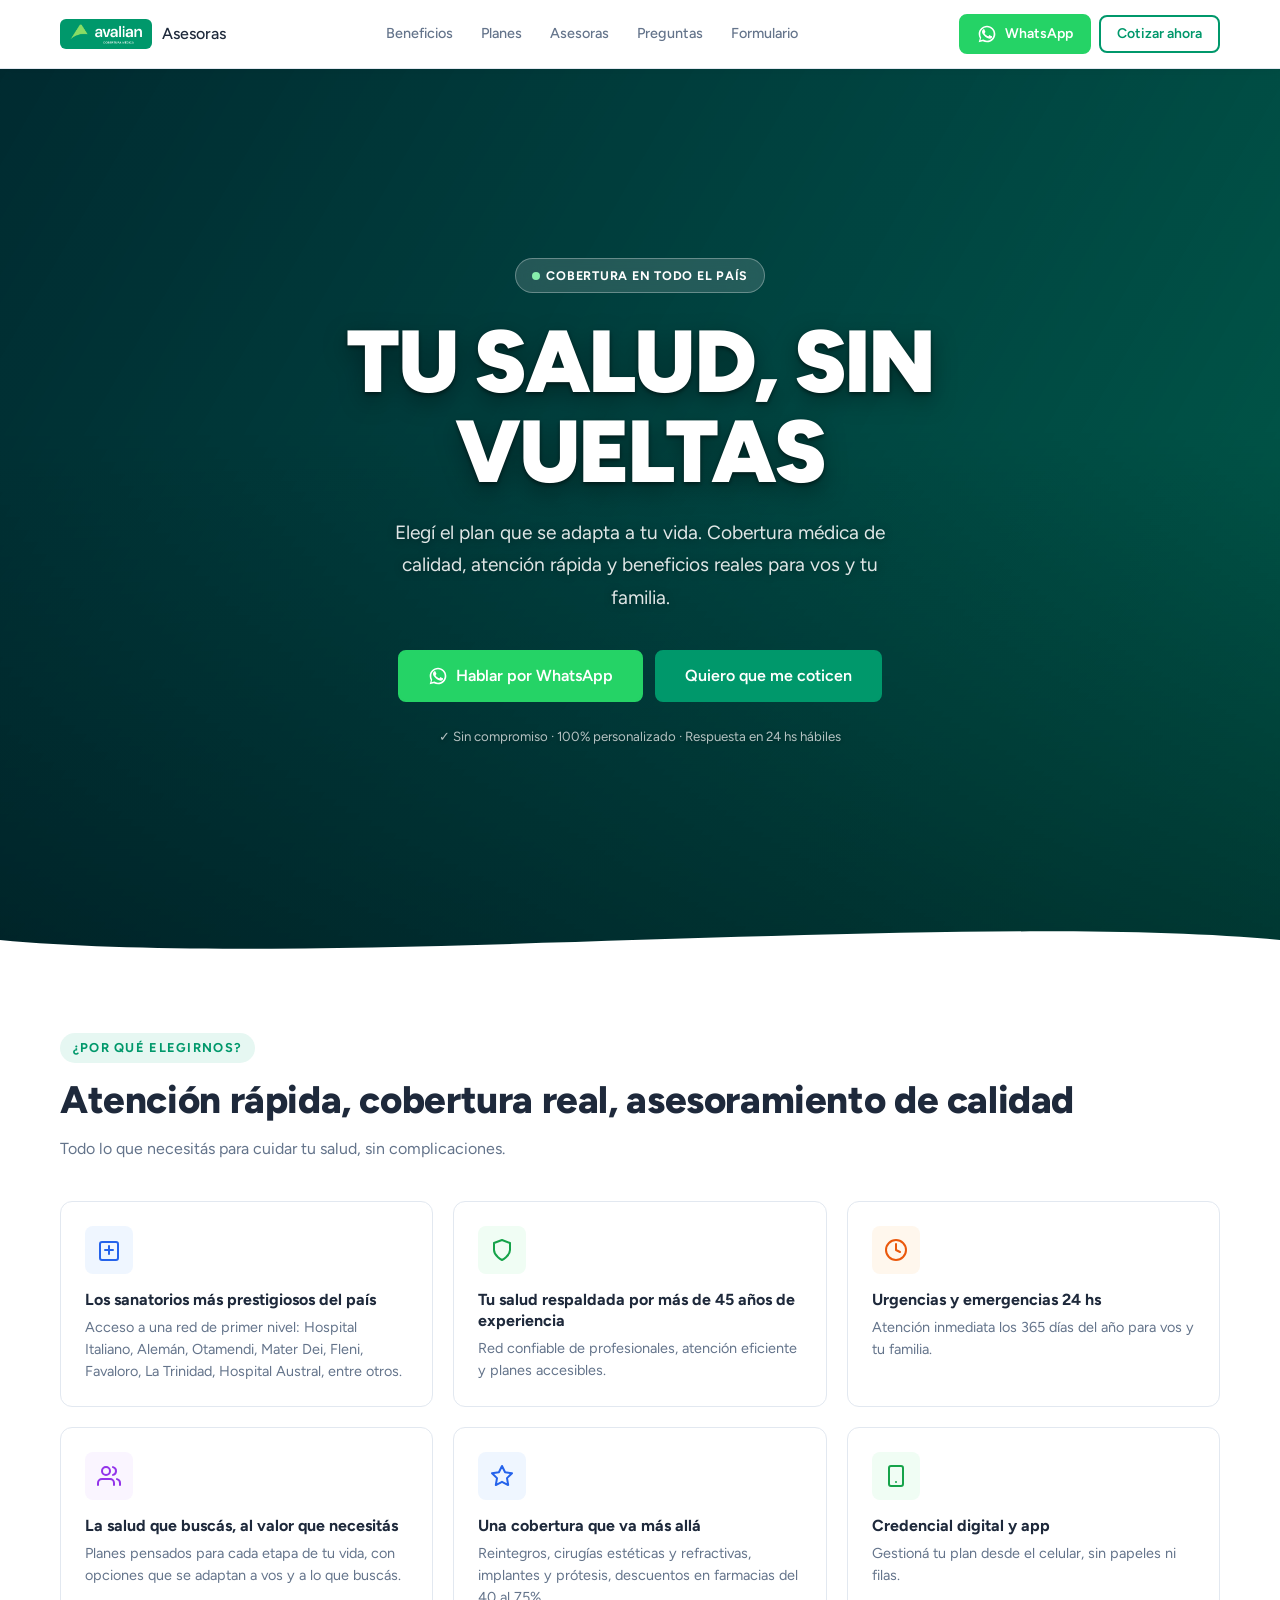
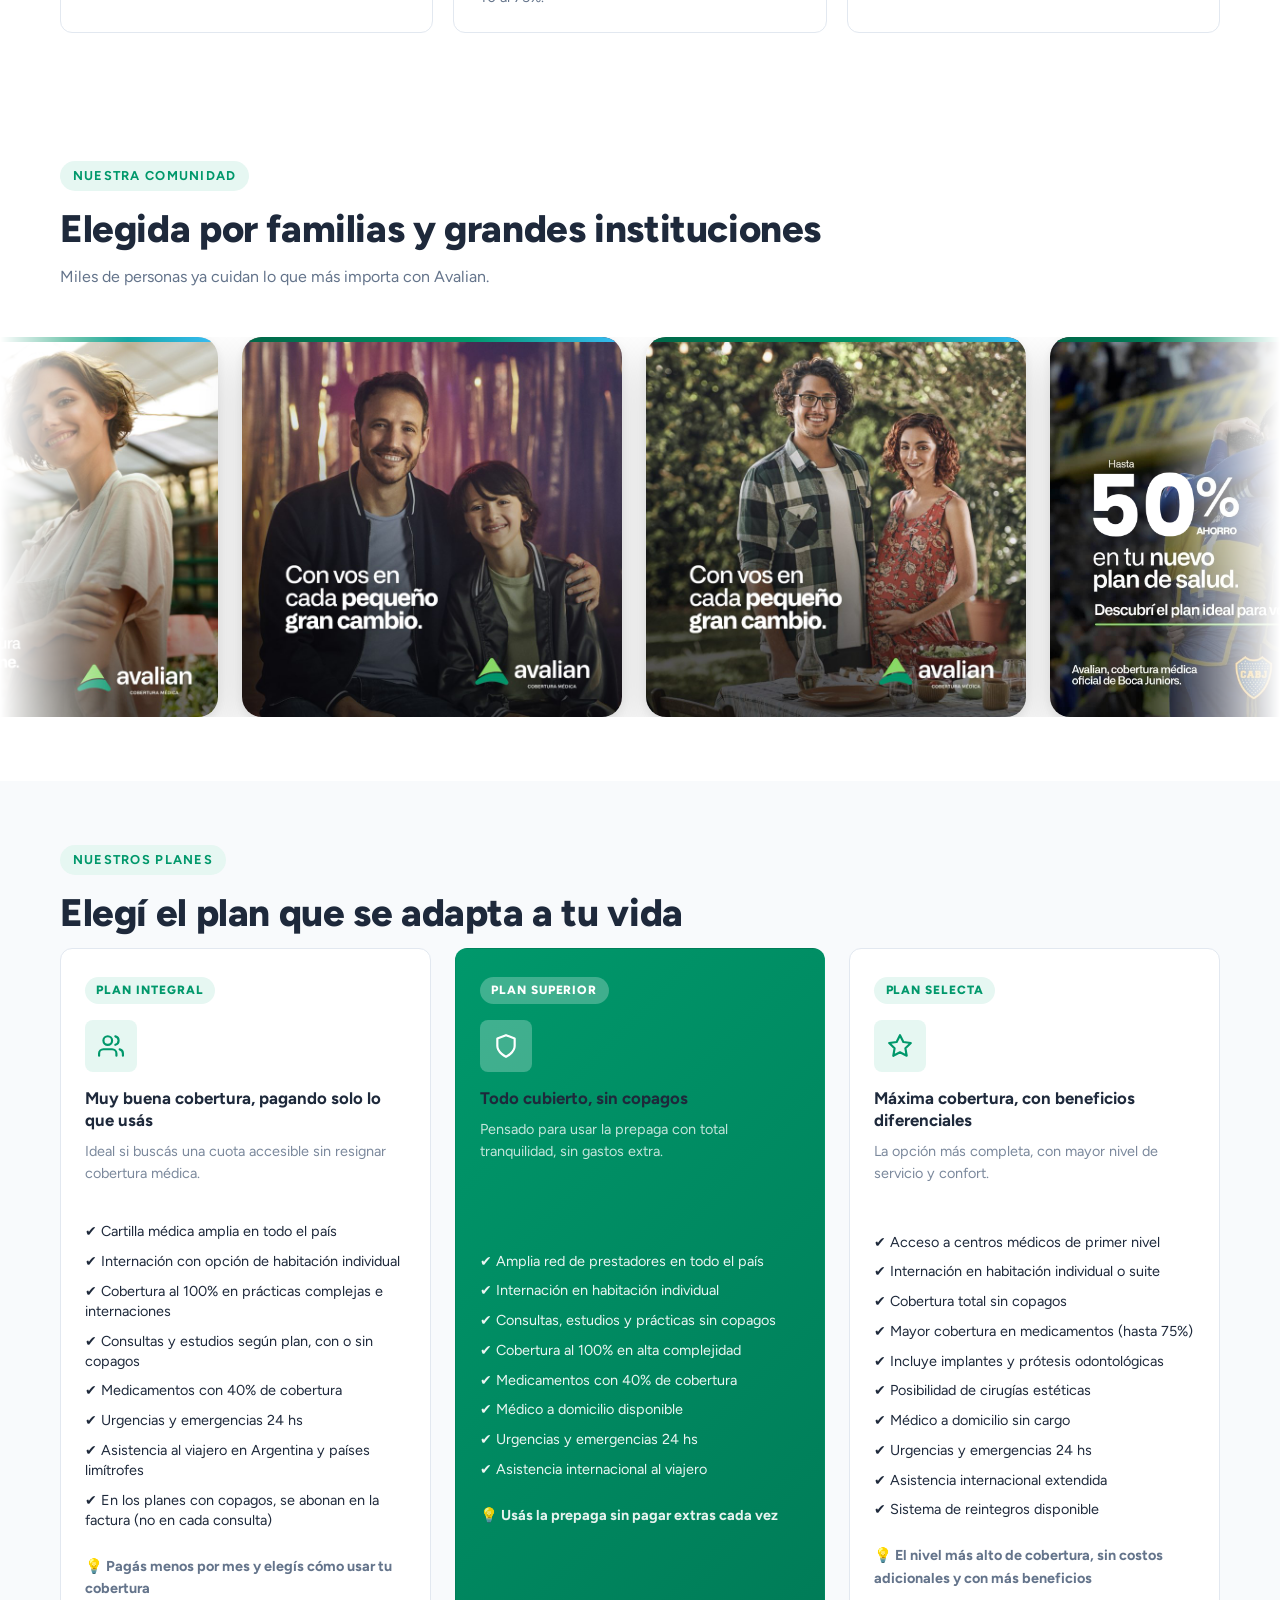
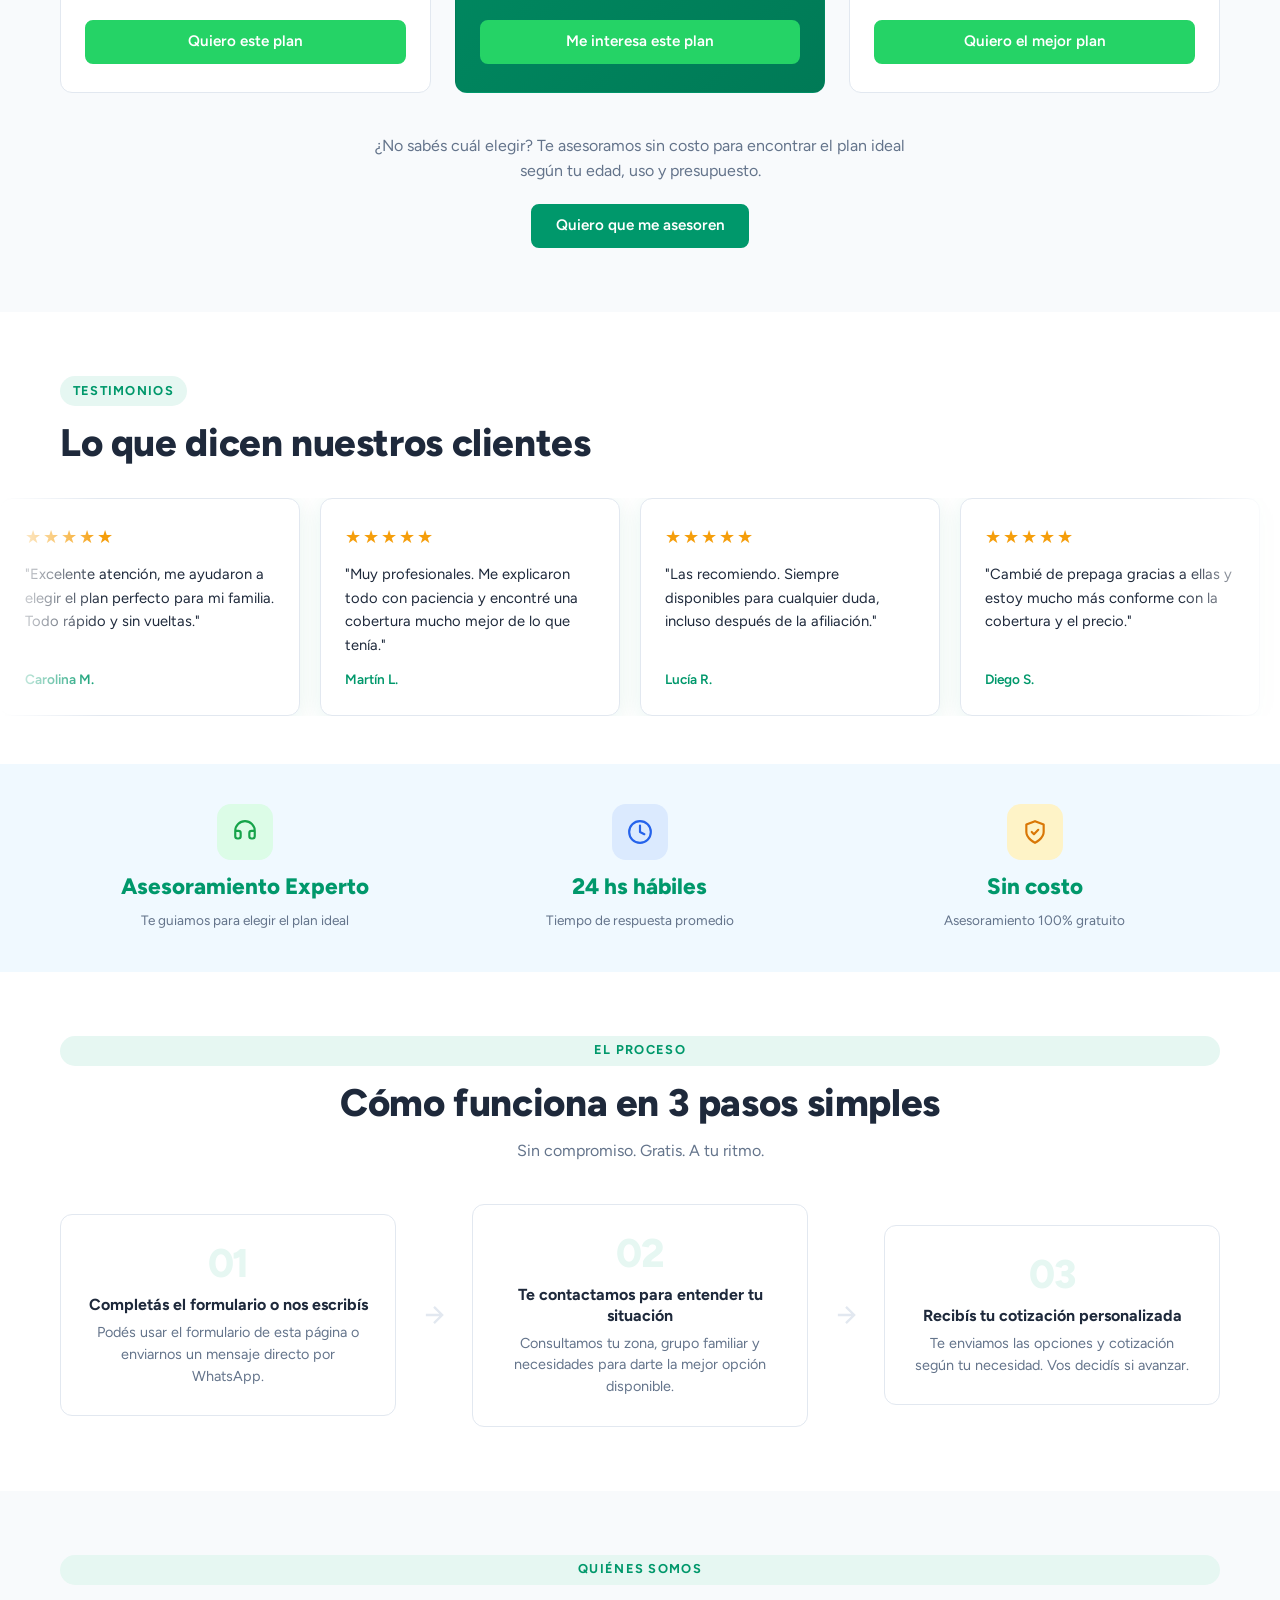
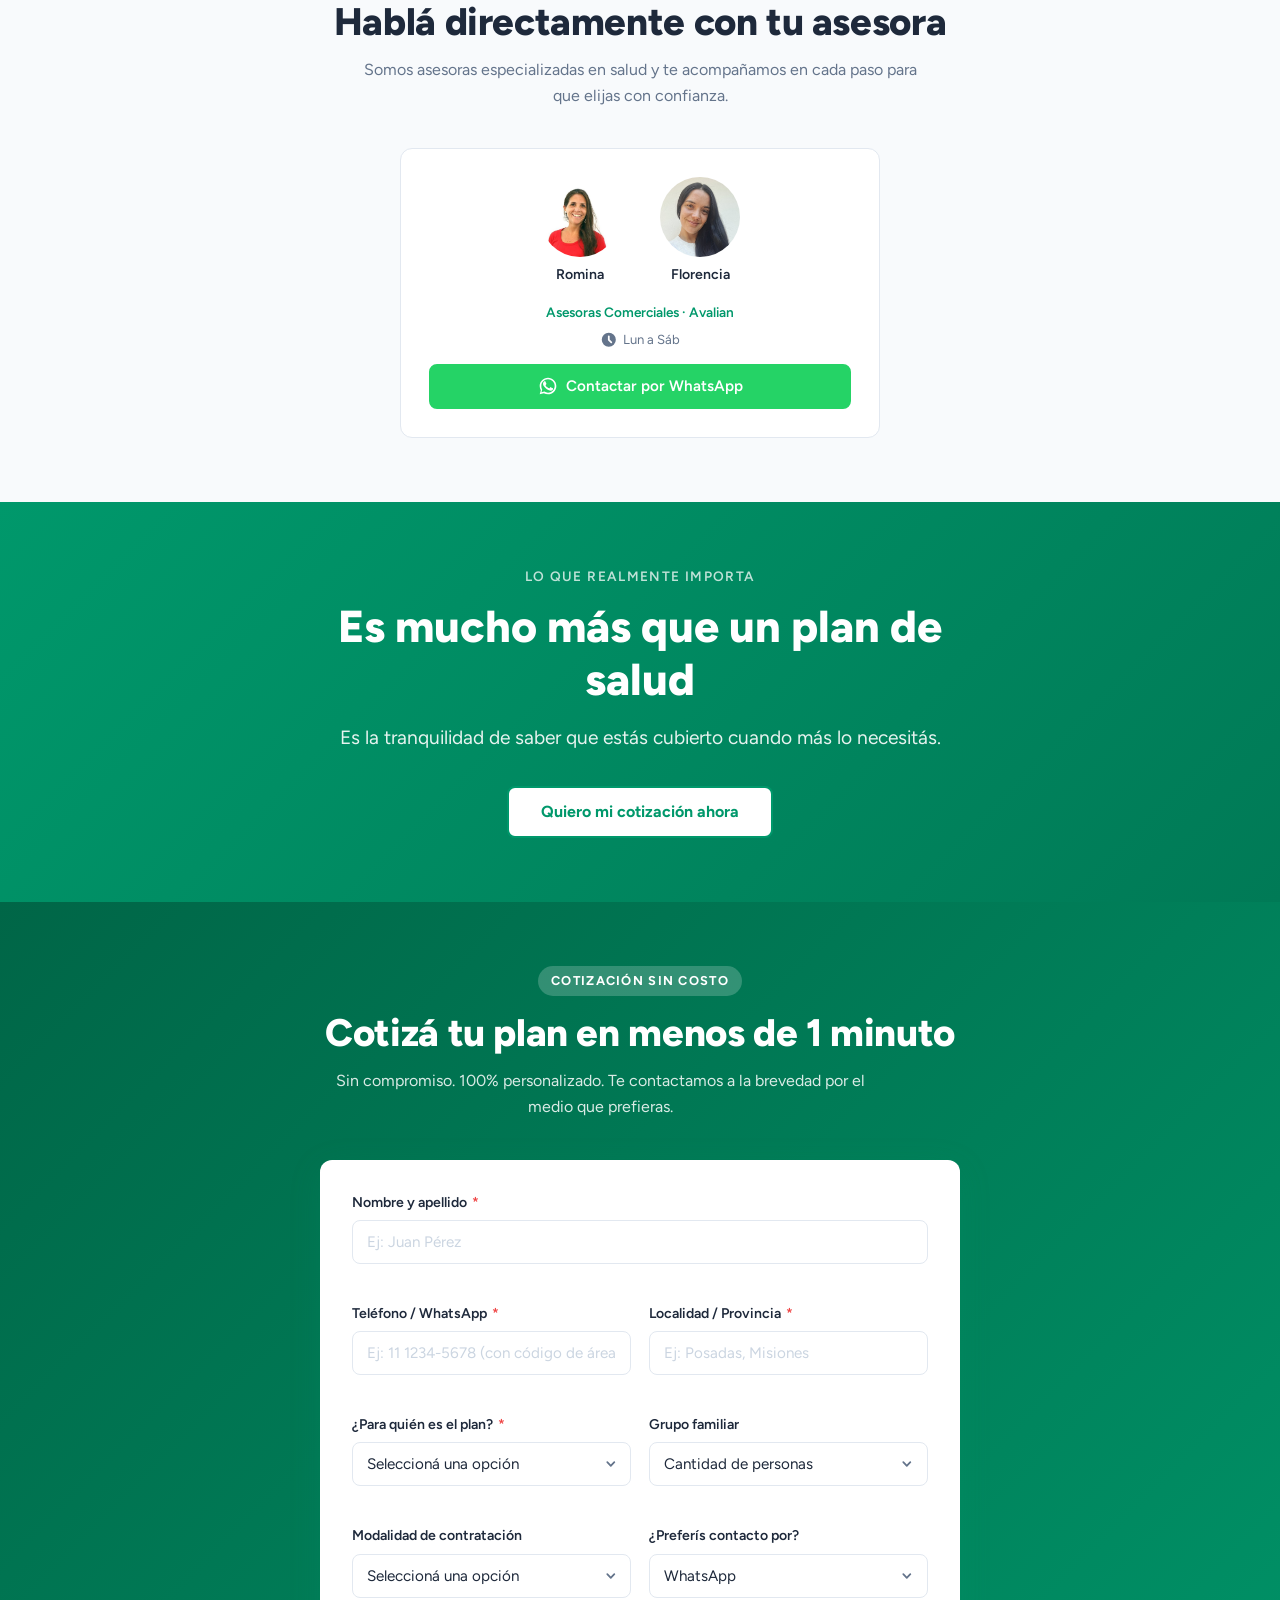
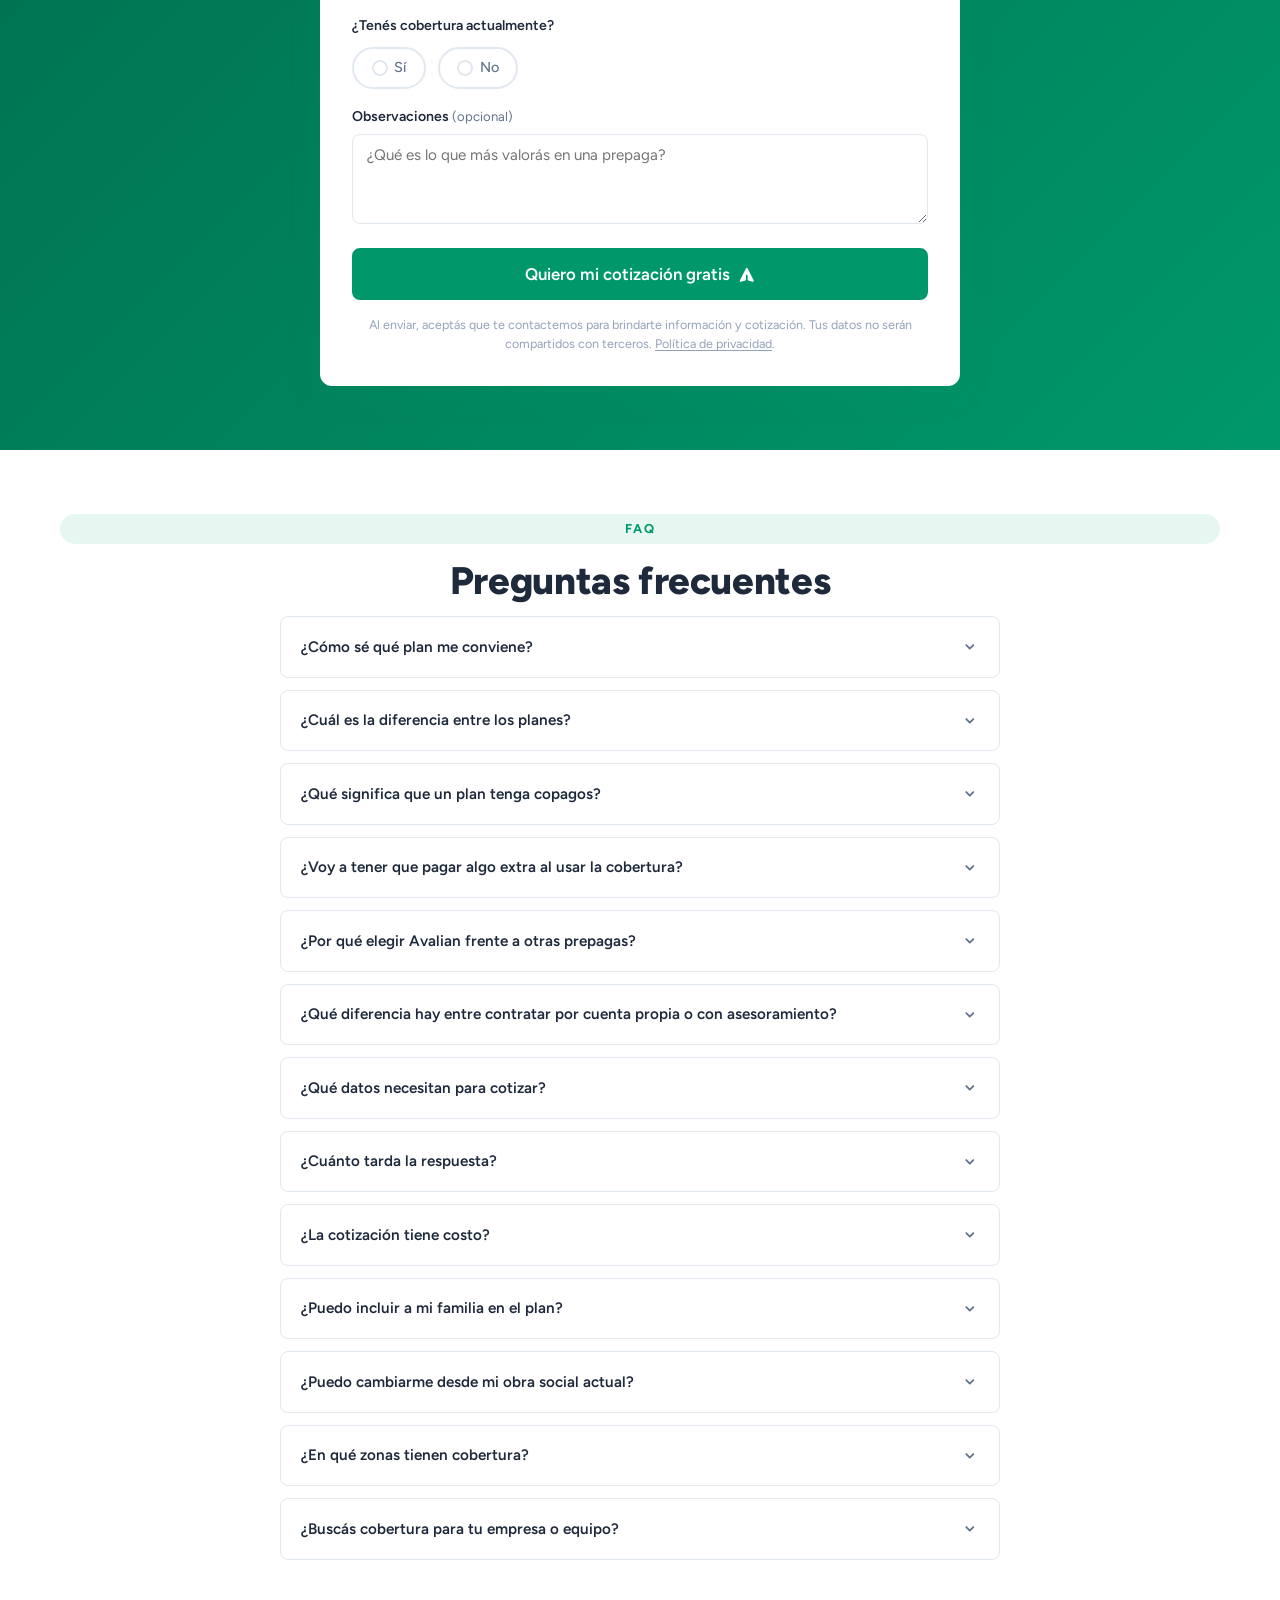
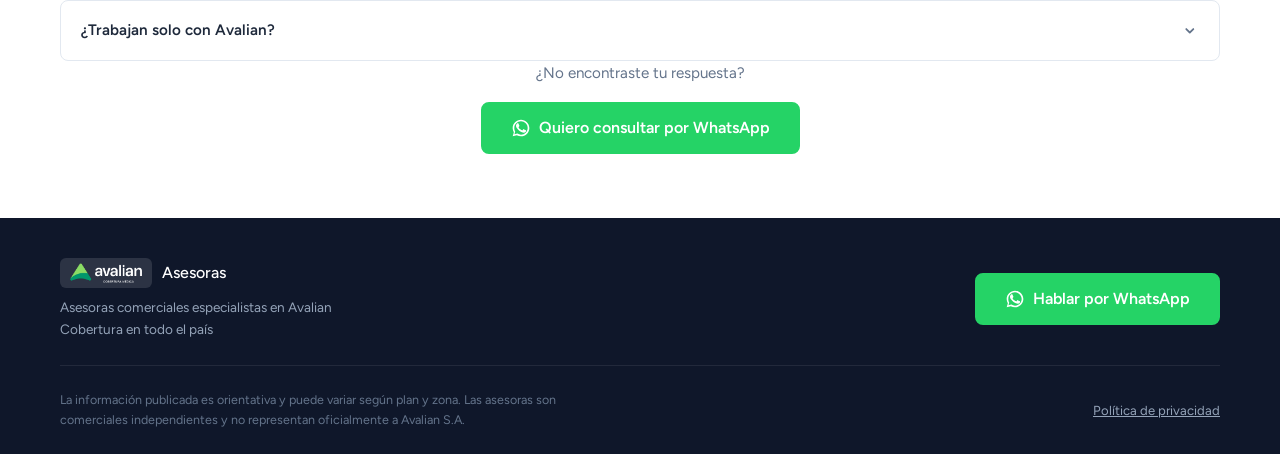
==== commit aa736714: "Actualizar mensaje predeterminado de WhatsApp Todos los botones ahora generan: "Hola, me comunico de" ====
--- a/index.html
+++ b/index.html
@@ -75,7 +75,7 @@
           <a href="#formulario">Formulario</a>
         </nav>
         <div class="header-ctas">
-          <a href="https://wa.me/5491165781998?text=Hola,%20quiero%20información%20sobre%20cobertura%20Avalian" target="_blank" rel="noopener noreferrer" class="btn btn-whatsapp btn-sm" data-wa-location="header" aria-label="Hablar por WhatsApp">
+          <a href="https://wa.me/5491165781998?text=Hola,%20me%20comunico%20desde%20la%20web%20de%20Expertas%20en%20prepagas%20y%20necesito%20hacer%20una%20consulta" target="_blank" rel="noopener noreferrer" class="btn btn-whatsapp btn-sm" data-wa-location="header" aria-label="Hablar por WhatsApp">
             <svg class="icon-wa" viewBox="0 0 24 24" fill="currentColor" xmlns="http://www.w3.org/2000/svg" aria-hidden="true">
               <path d="M17.472 14.382c-.297-.149-1.758-.867-2.03-.967-.273-.099-.471-.148-.67.15-.197.297-.767.966-.94 1.164-.173.199-.347.223-.644.075-.297-.15-1.255-.463-2.39-1.475-.883-.788-1.48-1.761-1.653-2.059-.173-.297-.018-.458.13-.606.134-.133.298-.347.446-.52.149-.174.198-.298.298-.497.099-.198.05-.371-.025-.52-.075-.149-.669-1.612-.916-2.207-.242-.579-.487-.5-.669-.51-.173-.008-.371-.01-.57-.01-.198 0-.52.074-.792.372-.272.297-1.04 1.016-1.04 2.479 0 1.462 1.065 2.875 1.213 3.074.149.198 2.096 3.2 5.077 4.487.709.306 1.262.489 1.694.625.712.227 1.36.195 1.871.118.571-.085 1.758-.719 2.006-1.413.248-.694.248-1.289.173-1.413-.074-.124-.272-.198-.57-.347z"></path>
               <path d="M12 2C6.477 2 2 6.477 2 12c0 1.89.525 3.66 1.438 5.168L2.012 22l4.974-1.403A9.954 9.954 0 0012 22c5.523 0 10-4.477 10-10S17.523 2 12 2zm0 18a7.952 7.952 0 01-4.316-1.268l-.308-.184-3.203.904.866-3.113-.2-.32A7.96 7.96 0 014 12c0-4.418 3.582-8 8-8s8 3.582 8 8-3.582 8-8 8z"></path>
@@ -96,7 +96,7 @@
         <a href="#asesoras" class="mobile-nav-link">Asesoras</a>
         <a href="#preguntas" class="mobile-nav-link">Preguntas</a>
         <a href="#formulario" class="mobile-nav-link">Formulario</a>
-        <a href="https://wa.me/5491165781998?text=Hola,%20quiero%20información%20sobre%20cobertura%20Avalian" target="_blank" rel="noopener noreferrer" class="btn btn-whatsapp mobile-cta" data-wa-location="mobile_nav">Hablar por WhatsApp</a>
+        <a href="https://wa.me/5491165781998?text=Hola,%20me%20comunico%20desde%20la%20web%20de%20Expertas%20en%20prepagas%20y%20necesito%20hacer%20una%20consulta" target="_blank" rel="noopener noreferrer" class="btn btn-whatsapp mobile-cta" data-wa-location="mobile_nav">Hablar por WhatsApp</a>
       </div>
     </header>
 
@@ -124,7 +124,7 @@
             Elegí el plan que se adapta a tu vida. Cobertura médica de calidad, atención rápida y beneficios reales para vos y tu familia.
           </p>
           <div class="hero-ctas">
-            <a href="https://wa.me/5491165781998?text=Hola,%20quiero%20información%20sobre%20cobertura%20Avalian" target="_blank" rel="noopener noreferrer" class="btn btn-whatsapp btn-lg" data-wa-location="hero">
+            <a href="https://wa.me/5491165781998?text=Hola,%20me%20comunico%20desde%20la%20web%20de%20Expertas%20en%20prepagas%20y%20necesito%20hacer%20una%20consulta" target="_blank" rel="noopener noreferrer" class="btn btn-whatsapp btn-lg" data-wa-location="hero">
               <svg class="icon-wa" viewBox="0 0 24 24" fill="currentColor" aria-hidden="true">
                 <path d="M17.472 14.382c-.297-.149-1.758-.867-2.03-.967-.273-.099-.471-.148-.67.15-.197.297-.767.966-.94 1.164-.173.199-.347.223-.644.075-.297-.15-1.255-.463-2.39-1.475-.883-.788-1.48-1.761-1.653-2.059-.173-.297-.018-.458.13-.606.134-.133.298-.347.446-.52.149-.174.198-.298.298-.497.099-.198.05-.371-.025-.52-.075-.149-.669-1.612-.916-2.207-.242-.579-.487-.5-.669-.51-.173-.008-.371-.01-.57-.01-.198 0-.52.074-.792.372-.272.297-1.04 1.016-1.04 2.479 0 1.462 1.065 2.875 1.213 3.074.149.198 2.096 3.2 5.077 4.487.709.306 1.262.489 1.694.625.712.227 1.36.195 1.871.118.571-.085 1.758-.719 2.006-1.413.248-.694.248-1.289.173-1.413-.074-.124-.272-.198-.57-.347z"></path>
                 <path d="M12 2C6.477 2 2 6.477 2 12c0 1.89.525 3.66 1.438 5.168L2.012 22l4.974-1.403A9.954 9.954 0 0012 22c5.523 0 10-4.477 10-10S17.523 2 12 2zm0 18a7.952 7.952 0 01-4.316-1.268l-.308-.184-3.203.904.866-3.113-.2-.32A7.96 7.96 0 014 12c0-4.418 3.582-8 8-8s8 3.582 8 8-3.582 8-8 8z"></path>
@@ -321,7 +321,7 @@
               <li>✔ En los planes con copagos, se abonan en la factura (no en cada consulta)</li>
             </ul>
             <p class="plan-price-tag">💡 Pagás menos por mes y elegís cómo usar tu cobertura</p>
-            <a href="https://wa.me/5491165781998?text=Hola,%20quiero%20información%20sobre%20cobertura%20Avalian" target="_blank" rel="noopener noreferrer"
+            <a href="https://wa.me/5491165781998?text=Hola,%20me%20comunico%20desde%20la%20web%20de%20Expertas%20en%20prepagas%20y%20necesito%20hacer%20una%20consulta" target="_blank" rel="noopener noreferrer"
                class="btn btn-whatsapp btn-full" data-wa-location="plan_integral">
               Quiero este plan
             </a>
@@ -348,7 +348,7 @@
               <li>✔ Asistencia internacional al viajero</li>
             </ul>
             <p class="plan-price-tag">💡 Usás la prepaga sin pagar extras cada vez</p>
-            <a href="https://wa.me/5491165781998?text=Hola,%20quiero%20información%20sobre%20cobertura%20Avalian" target="_blank" rel="noopener noreferrer"
+            <a href="https://wa.me/5491165781998?text=Hola,%20me%20comunico%20desde%20la%20web%20de%20Expertas%20en%20prepagas%20y%20necesito%20hacer%20una%20consulta" target="_blank" rel="noopener noreferrer"
                class="btn btn-whatsapp btn-full" data-wa-location="plan_superior">
               Me interesa este plan
             </a>
@@ -377,7 +377,7 @@
               <li>✔ Sistema de reintegros disponible</li>
             </ul>
             <p class="plan-price-tag">💡 El nivel más alto de cobertura, sin costos adicionales y con más beneficios</p>
-            <a href="https://wa.me/5491165781998?text=Hola,%20quiero%20información%20sobre%20cobertura%20Avalian" target="_blank" rel="noopener noreferrer"
+            <a href="https://wa.me/5491165781998?text=Hola,%20me%20comunico%20desde%20la%20web%20de%20Expertas%20en%20prepagas%20y%20necesito%20hacer%20una%20consulta" target="_blank" rel="noopener noreferrer"
                class="btn btn-whatsapp btn-full" data-wa-location="plan_selecta">
               Quiero el mejor plan
             </a>
@@ -577,7 +577,7 @@
                 </svg>
                 Lun a Sáb
               </p>
-              <a href="https://wa.me/5491165781998?text=Hola,%20quiero%20información%20sobre%20cobertura%20Avalian" target="_blank" rel="noopener noreferrer" class="btn btn-whatsapp btn-full" data-wa-location="asesoras">
+              <a href="https://wa.me/5491165781998?text=Hola,%20me%20comunico%20desde%20la%20web%20de%20Expertas%20en%20prepagas%20y%20necesito%20hacer%20una%20consulta" target="_blank" rel="noopener noreferrer" class="btn btn-whatsapp btn-full" data-wa-location="asesoras">
                 <svg class="icon-wa" viewBox="0 0 24 24" fill="currentColor" aria-hidden="true">
                   <path d="M17.472 14.382c-.297-.149-1.758-.867-2.03-.967-.273-.099-.471-.148-.67.15-.197.297-.767.966-.94 1.164-.173.199-.347.223-.644.075-.297-.15-1.255-.463-2.39-1.475-.883-.788-1.48-1.761-1.653-2.059-.173-.297-.018-.458.13-.606.134-.133.298-.347.446-.52.149-.174.198-.298.298-.497.099-.198.05-.371-.025-.52-.075-.149-.669-1.612-.916-2.207-.242-.579-.487-.5-.669-.51-.173-.008-.371-.01-.57-.01-.198 0-.52.074-.792.372-.272.297-1.04 1.016-1.04 2.479 0 1.462 1.065 2.875 1.213 3.074.149.198 2.096 3.2 5.077 4.487.709.306 1.262.489 1.694.625.712.227 1.36.195 1.871.118.571-.085 1.758-.719 2.006-1.413.248-.694.248-1.289.173-1.413-.074-.124-.272-.198-.57-.347z"></path>
                   <path d="M12 2C6.477 2 2 6.477 2 12c0 1.89.525 3.66 1.438 5.168L2.012 22l4.974-1.403A9.954 9.954 0 0012 22c5.523 0 10-4.477 10-10S17.523 2 12 2zm0 18a7.952 7.952 0 01-4.316-1.268l-.308-.184-3.203.904.866-3.113-.2-.32A7.96 7.96 0 014 12c0-4.418 3.582-8 8-8s8 3.582 8 8-3.582 8-8 8z"></path>
@@ -751,7 +751,7 @@
             </div>
             <h3>¡Listo! Tu consulta fue enviada.</h3>
             <p>En breve te contactamos por el medio elegido. Si necesitás respuesta inmediata, escribinos por WhatsApp.</p>
-            <a href="https://wa.me/5491165781998?text=Hola%20Romina,%20acabo%20de%20completar%20el%20formulario%20y%20quiero%20asesoramiento%20Avalian" target="_blank" rel="noopener noreferrer" class="btn btn-whatsapp btn-lg" data-wa-location="form_success">
+            <a href="https://wa.me/5491165781998?text=Hola,%20me%20comunico%20desde%20la%20web%20de%20Expertas%20en%20prepagas%20y%20necesito%20hacer%20una%20consulta" target="_blank" rel="noopener noreferrer" class="btn btn-whatsapp btn-lg" data-wa-location="form_success">
               <svg class="icon-wa" viewBox="0 0 24 24" fill="currentColor" aria-hidden="true">
                 <path d="M17.472 14.382c-.297-.149-1.758-.867-2.03-.967-.273-.099-.471-.148-.67.15-.197.297-.767.966-.94 1.164-.173.199-.347.223-.644.075-.297-.15-1.255-.463-2.39-1.475-.883-.788-1.48-1.761-1.653-2.059-.173-.297-.018-.458.13-.606.134-.133.298-.347.446-.52.149-.174.198-.298.298-.497.099-.198.05-.371-.025-.52-.075-.149-.669-1.612-.916-2.207-.242-.579-.487-.5-.669-.51-.173-.008-.371-.01-.57-.01-.198 0-.52.074-.792.372-.272.297-1.04 1.016-1.04 2.479 0 1.462 1.065 2.875 1.213 3.074.149.198 2.096 3.2 5.077 4.487.709.306 1.262.489 1.694.625.712.227 1.36.195 1.871.118.571-.085 1.758-.719 2.006-1.413.248-.694.248-1.289.173-1.413-.074-.124-.272-.198-.57-.347z"></path>
                 <path d="M12 2C6.477 2 2 6.477 2 12c0 1.89.525 3.66 1.438 5.168L2.012 22l4.974-1.403A9.954 9.954 0 0012 22c5.523 0 10-4.477 10-10S17.523 2 12 2zm0 18a7.952 7.952 0 01-4.316-1.268l-.308-.184-3.203.904.866-3.113-.2-.32A7.96 7.96 0 014 12c0-4.418 3.582-8 8-8s8 3.582 8 8-3.582 8-8 8z"></path>
@@ -926,7 +926,7 @@
           </details>
         <div class="faq-cta">
           <p>¿No encontraste tu respuesta?</p>
-          <a href="https://wa.me/5491165781998?text=Hola,%20quiero%20información%20sobre%20cobertura%20Avalian" target="_blank" rel="noopener noreferrer" class="btn btn-whatsapp btn-lg" data-wa-location="faq">
+          <a href="https://wa.me/5491165781998?text=Hola,%20me%20comunico%20desde%20la%20web%20de%20Expertas%20en%20prepagas%20y%20necesito%20hacer%20una%20consulta" target="_blank" rel="noopener noreferrer" class="btn btn-whatsapp btn-lg" data-wa-location="faq">
             <svg class="icon-wa" viewBox="0 0 24 24" fill="currentColor" aria-hidden="true">
               <path d="M17.472 14.382c-.297-.149-1.758-.867-2.03-.967-.273-.099-.471-.148-.67.15-.197.297-.767.966-.94 1.164-.173.199-.347.223-.644.075-.297-.15-1.255-.463-2.39-1.475-.883-.788-1.48-1.761-1.653-2.059-.173-.297-.018-.458.13-.606.134-.133.298-.347.446-.52.149-.174.198-.298.298-.497.099-.198.05-.371-.025-.52-.075-.149-.669-1.612-.916-2.207-.242-.579-.487-.5-.669-.51-.173-.008-.371-.01-.57-.01-.198 0-.52.074-.792.372-.272.297-1.04 1.016-1.04 2.479 0 1.462 1.065 2.875 1.213 3.074.149.198 2.096 3.2 5.077 4.487.709.306 1.262.489 1.694.625.712.227 1.36.195 1.871.118.571-.085 1.758-.719 2.006-1.413.248-.694.248-1.289.173-1.413-.074-.124-.272-.198-.57-.347z"></path>
               <path d="M12 2C6.477 2 2 6.477 2 12c0 1.89.525 3.66 1.438 5.168L2.012 22l4.974-1.403A9.954 9.954 0 0012 22c5.523 0 10-4.477 10-10S17.523 2 12 2zm0 18a7.952 7.952 0 01-4.316-1.268l-.308-.184-3.203.904.866-3.113-.2-.32A7.96 7.96 0 014 12c0-4.418 3.582-8 8-8s8 3.582 8 8-3.582 8-8 8z"></path>
@@ -954,7 +954,7 @@
             </p>
           </div>
           <div class="footer-cta">
-            <a href="https://wa.me/5491165781998?text=Hola,%20quiero%20información%20sobre%20cobertura%20Avalian" target="_blank" rel="noopener noreferrer" class="btn btn-whatsapp btn-lg" data-wa-location="footer">
+            <a href="https://wa.me/5491165781998?text=Hola,%20me%20comunico%20desde%20la%20web%20de%20Expertas%20en%20prepagas%20y%20necesito%20hacer%20una%20consulta" target="_blank" rel="noopener noreferrer" class="btn btn-whatsapp btn-lg" data-wa-location="footer">
               <svg class="icon-wa" viewBox="0 0 24 24" fill="currentColor" aria-hidden="true">
                 <path d="M17.472 14.382c-.297-.149-1.758-.867-2.03-.967-.273-.099-.471-.148-.67.15-.197.297-.767.966-.94 1.164-.173.199-.347.223-.644.075-.297-.15-1.255-.463-2.39-1.475-.883-.788-1.48-1.761-1.653-2.059-.173-.297-.018-.458.13-.606.134-.133.298-.347.446-.52.149-.174.198-.298.298-.497.099-.198.05-.371-.025-.52-.075-.149-.669-1.612-.916-2.207-.242-.579-.487-.5-.669-.51-.173-.008-.371-.01-.57-.01-.198 0-.52.074-.792.372-.272.297-1.04 1.016-1.04 2.479 0 1.462 1.065 2.875 1.213 3.074.149.198 2.096 3.2 5.077 4.487.709.306 1.262.489 1.694.625.712.227 1.36.195 1.871.118.571-.085 1.758-.719 2.006-1.413.248-.694.248-1.289.173-1.413-.074-.124-.272-.198-.57-.347z"></path>
                 <path d="M12 2C6.477 2 2 6.477 2 12c0 1.89.525 3.66 1.438 5.168L2.012 22l4.974-1.403A9.954 9.954 0 0012 22c5.523 0 10-4.477 10-10S17.523 2 12 2zm0 18a7.952 7.952 0 01-4.316-1.268l-.308-.184-3.203.904.866-3.113-.2-.32A7.96 7.96 0 014 12c0-4.418 3.582-8 8-8s8 3.582 8 8-3.582 8-8 8z"></path>
@@ -975,7 +975,7 @@
     </footer>
 
     <!-- ========== FLOATING WHATSAPP ========== -->
-    <a href="https://wa.me/5491165781998?text=Hola%20Romina,%20quiero%20información%20sobre%20cobertura%20Avalian" target="_blank" rel="noopener noreferrer" class="whatsapp-float" aria-label="Contactar por WhatsApp" id="waFloat" data-wa-location="flotante">
+    <a href="https://wa.me/5491165781998?text=Hola,%20me%20comunico%20desde%20la%20web%20de%20Expertas%20en%20prepagas%20y%20necesito%20hacer%20una%20consulta" target="_blank" rel="noopener noreferrer" class="whatsapp-float" aria-label="Contactar por WhatsApp" id="waFloat" data-wa-location="flotante">
       <svg viewBox="0 0 24 24" fill="currentColor" xmlns="http://www.w3.org/2000/svg" aria-hidden="true">
         <path d="M17.472 14.382c-.297-.149-1.758-.867-2.03-.967-.273-.099-.471-.148-.67.15-.197.297-.767.966-.94 1.164-.173.199-.347.223-.644.075-.297-.15-1.255-.463-2.39-1.475-.883-.788-1.48-1.761-1.653-2.059-.173-.297-.018-.458.13-.606.134-.133.298-.347.446-.52.149-.174.198-.298.298-.497.099-.198.05-.371-.025-.52-.075-.149-.669-1.612-.916-2.207-.242-.579-.487-.5-.669-.51-.173-.008-.371-.01-.57-.01-.198 0-.52.074-.792.372-.272.297-1.04 1.016-1.04 2.479 0 1.462 1.065 2.875 1.213 3.074.149.198 2.096 3.2 5.077 4.487.709.306 1.262.489 1.694.625.712.227 1.36.195 1.871.118.571-.085 1.758-.719 2.006-1.413.248-.694.248-1.289.173-1.413-.074-.124-.272-.198-.57-.347z"></path>
         <path d="M12 2C6.477 2 2 6.477 2 12c0 1.89.525 3.66 1.438 5.168L2.012 22l4.974-1.403A9.954 9.954 0 0012 22c5.523 0 10-4.477 10-10S17.523 2 12 2zm0 18a7.952 7.952 0 01-4.316-1.268l-.308-.184-3.203.904.866-3.113-.2-.32A7.96 7.96 0 014 12c0-4.418 3.582-8 8-8s8 3.582 8 8-3.582 8-8 8z"></path>
--- a/styles.css
+++ b/styles.css
@@ -896,9 +896,6 @@
   margin: 0 auto;
 }
 
-@media (min-width: 600px) {
-  .asesoras-grid { grid-template-columns: repeat(2, 1fr); }
-}
 
 .asesora-card {
   background: #fff;
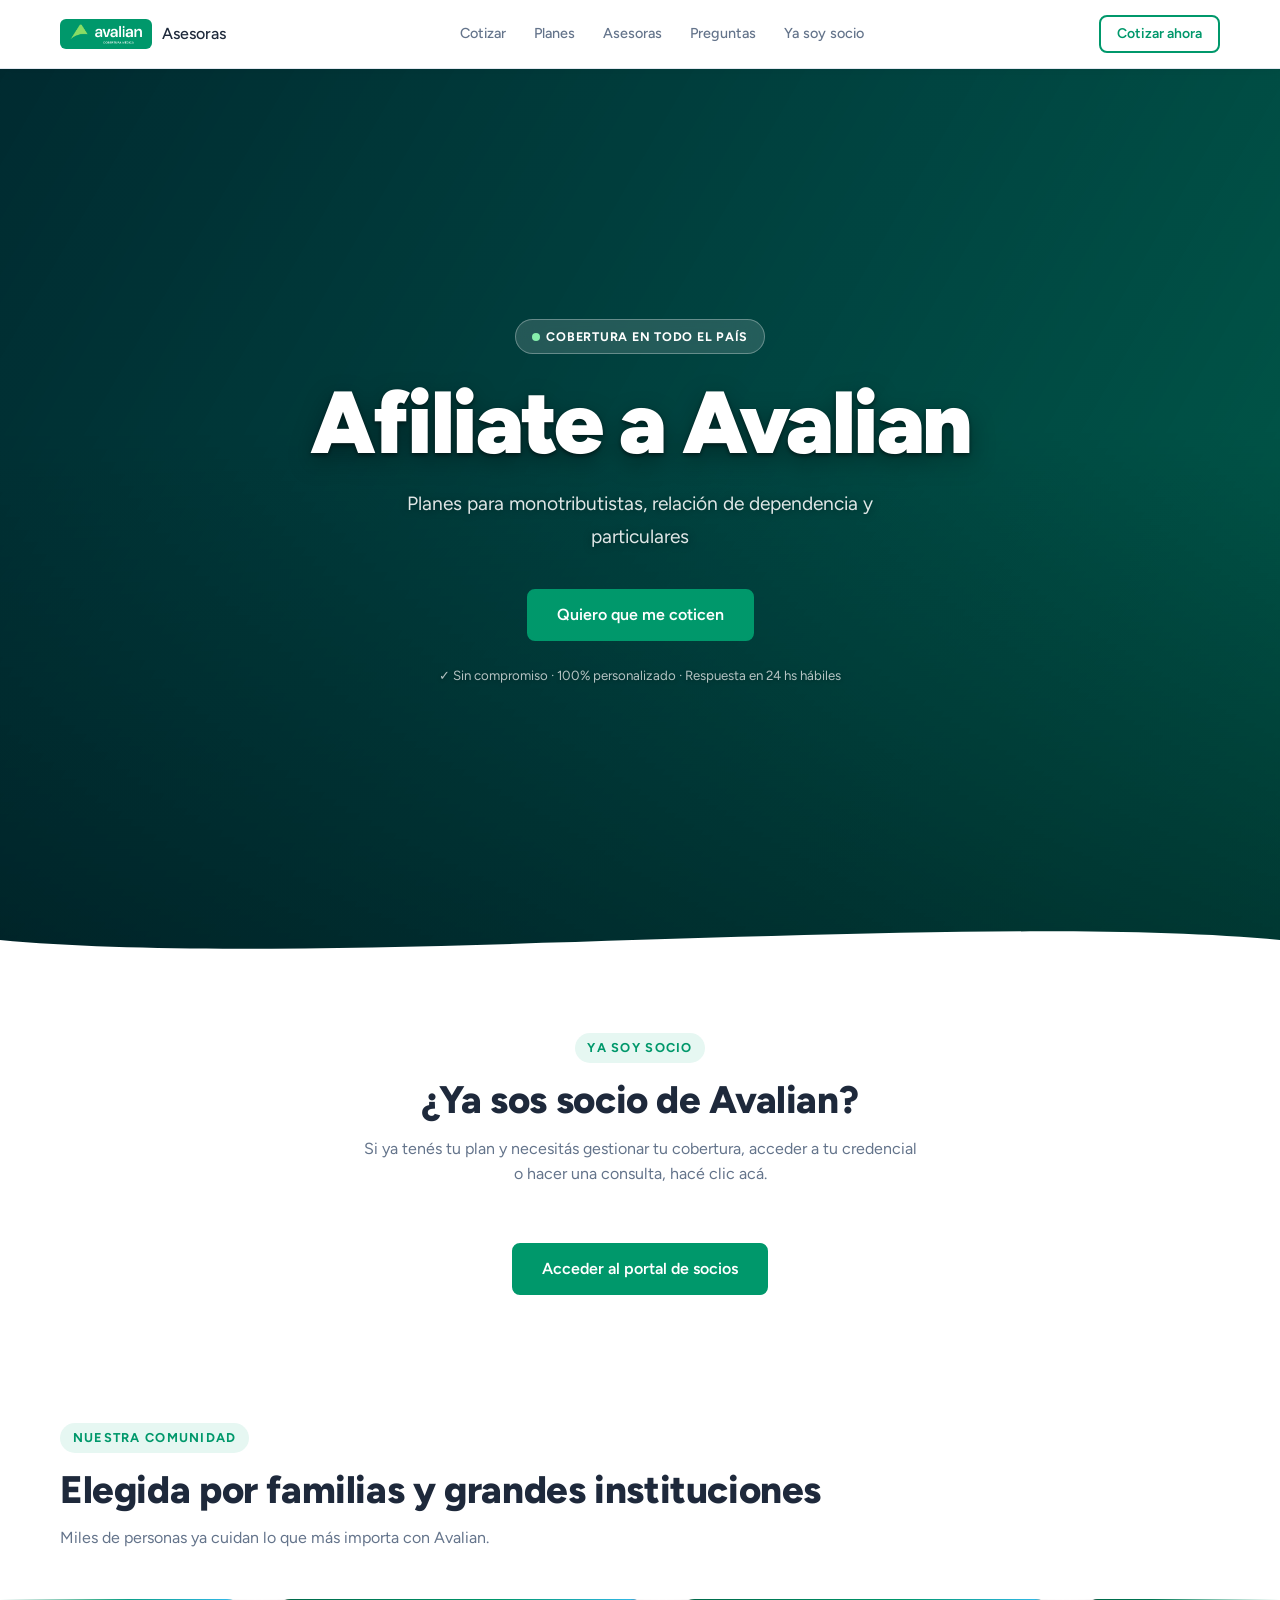
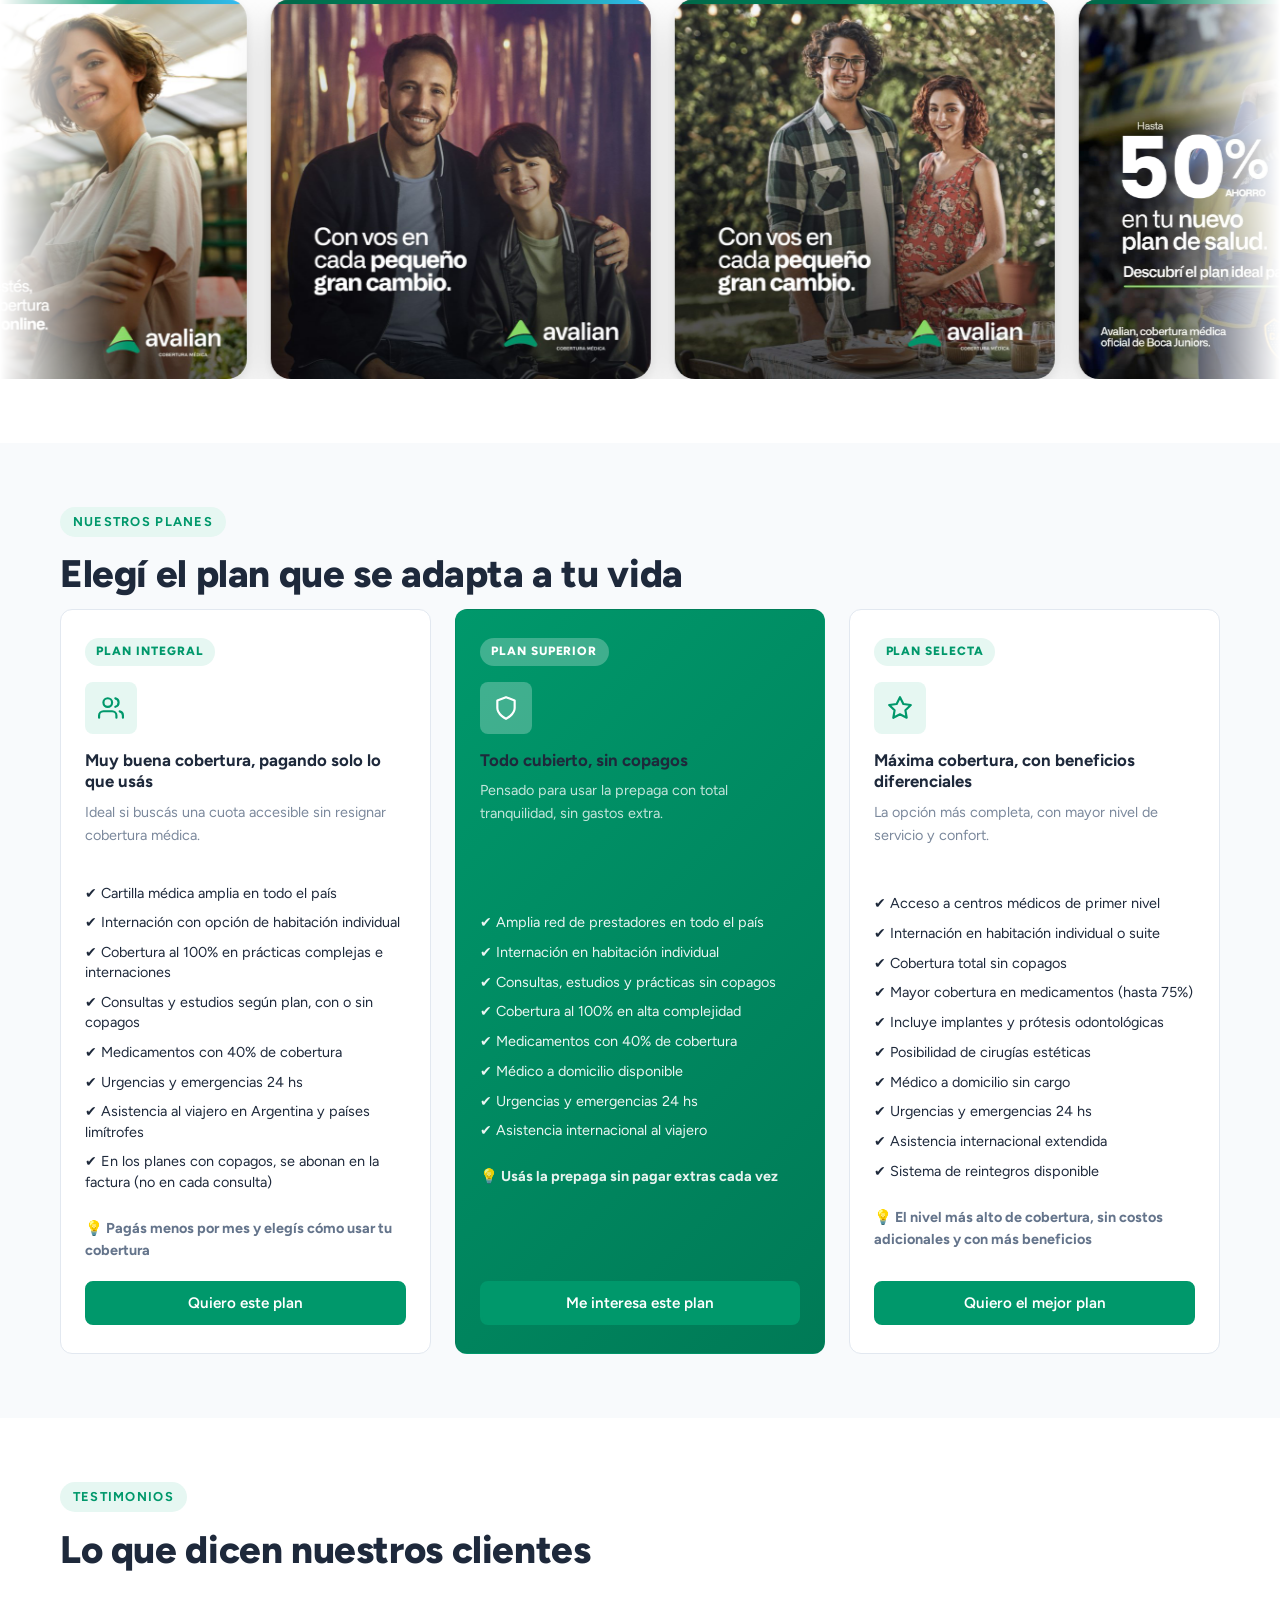
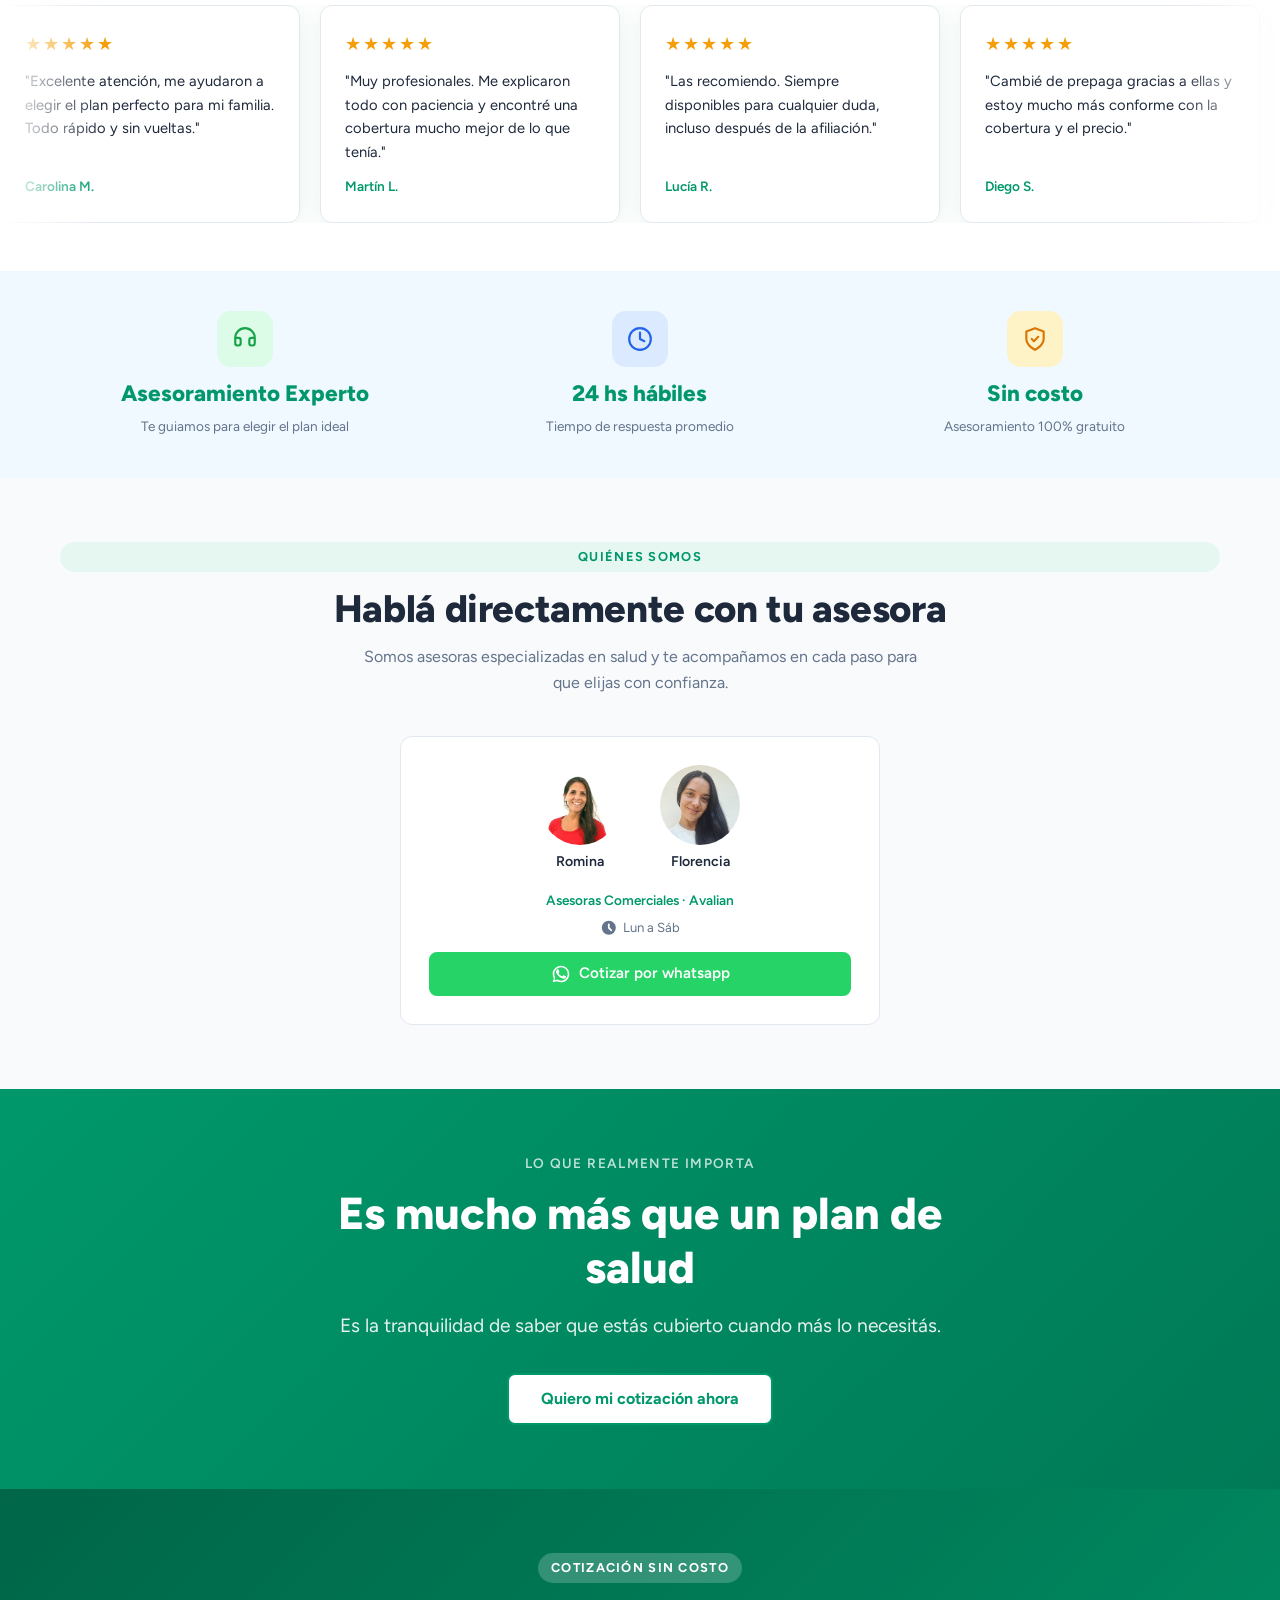
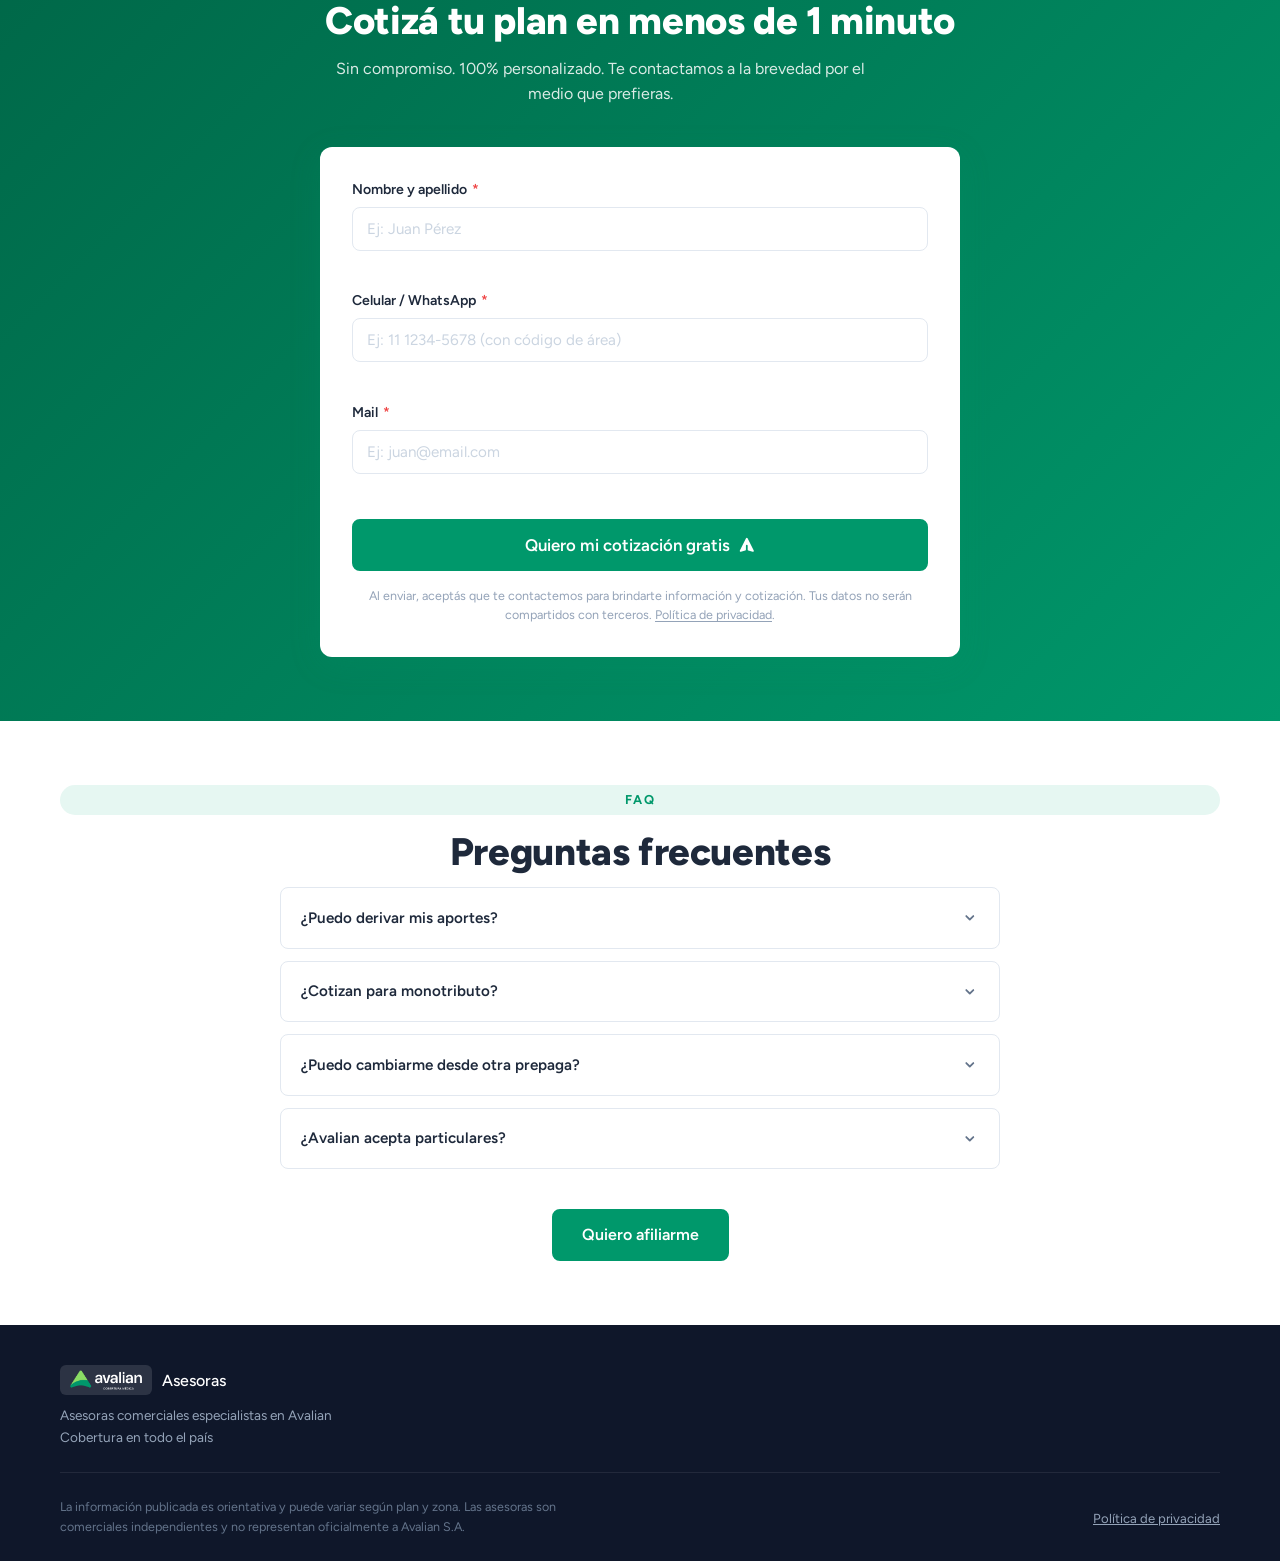
==== commit e89a0fbb: "Rediseño de contenido: navbar, hero, planes, form y FAQ simplificados - Navbar: "Cotizar" primero, "" ====
--- a/index.html
+++ b/index.html
@@ -68,20 +68,13 @@
           </div>
         </a>
         <nav class="main-nav" aria-label="Navegación principal">
-          <a href="#beneficios">Beneficios</a>
+          <a href="#formulario">Cotizar</a>
           <a href="#planes">Planes</a>
           <a href="#asesoras">Asesoras</a>
           <a href="#preguntas">Preguntas</a>
-          <a href="#formulario">Formulario</a>
+          <a href="#beneficios">Ya soy socio</a>
         </nav>
         <div class="header-ctas">
-          <a href="https://wa.me/5491165781998?text=Hola,%20me%20comunico%20desde%20la%20web%20de%20Expertas%20en%20prepagas%20y%20necesito%20hacer%20una%20consulta" target="_blank" rel="noopener noreferrer" class="btn btn-whatsapp btn-sm" data-wa-location="header" aria-label="Hablar por WhatsApp">
-            <svg class="icon-wa" viewBox="0 0 24 24" fill="currentColor" xmlns="http://www.w3.org/2000/svg" aria-hidden="true">
-              <path d="M17.472 14.382c-.297-.149-1.758-.867-2.03-.967-.273-.099-.471-.148-.67.15-.197.297-.767.966-.94 1.164-.173.199-.347.223-.644.075-.297-.15-1.255-.463-2.39-1.475-.883-.788-1.48-1.761-1.653-2.059-.173-.297-.018-.458.13-.606.134-.133.298-.347.446-.52.149-.174.198-.298.298-.497.099-.198.05-.371-.025-.52-.075-.149-.669-1.612-.916-2.207-.242-.579-.487-.5-.669-.51-.173-.008-.371-.01-.57-.01-.198 0-.52.074-.792.372-.272.297-1.04 1.016-1.04 2.479 0 1.462 1.065 2.875 1.213 3.074.149.198 2.096 3.2 5.077 4.487.709.306 1.262.489 1.694.625.712.227 1.36.195 1.871.118.571-.085 1.758-.719 2.006-1.413.248-.694.248-1.289.173-1.413-.074-.124-.272-.198-.57-.347z"></path>
-              <path d="M12 2C6.477 2 2 6.477 2 12c0 1.89.525 3.66 1.438 5.168L2.012 22l4.974-1.403A9.954 9.954 0 0012 22c5.523 0 10-4.477 10-10S17.523 2 12 2zm0 18a7.952 7.952 0 01-4.316-1.268l-.308-.184-3.203.904.866-3.113-.2-.32A7.96 7.96 0 014 12c0-4.418 3.582-8 8-8s8 3.582 8 8-3.582 8-8 8z"></path>
-            </svg>
-            WhatsApp
-          </a>
           <a href="#formulario" class="btn btn-outline btn-sm">Cotizar ahora</a>
         </div>
         <button class="hamburger" aria-label="Abrir menú" aria-expanded="false" id="hamburger">
@@ -91,12 +84,11 @@
         </button>
       </div>
       <div class="mobile-nav" id="mobileNav" aria-hidden="true">
-        <a href="#beneficios" class="mobile-nav-link">Beneficios</a>
+        <a href="#formulario" class="mobile-nav-link">Cotizar</a>
         <a href="#planes" class="mobile-nav-link">Planes</a>
         <a href="#asesoras" class="mobile-nav-link">Asesoras</a>
         <a href="#preguntas" class="mobile-nav-link">Preguntas</a>
-        <a href="#formulario" class="mobile-nav-link">Formulario</a>
-        <a href="https://wa.me/5491165781998?text=Hola,%20me%20comunico%20desde%20la%20web%20de%20Expertas%20en%20prepagas%20y%20necesito%20hacer%20una%20consulta" target="_blank" rel="noopener noreferrer" class="btn btn-whatsapp mobile-cta" data-wa-location="mobile_nav">Hablar por WhatsApp</a>
+        <a href="#beneficios" class="mobile-nav-link">Ya soy socio</a>
       </div>
     </header>
 
@@ -118,19 +110,12 @@
             Cobertura en todo el país
           </div>
           <h1 class="hero-title">
-            TU SALUD, SIN VUELTAS
+            Afiliate a Avalian
           </h1>
           <p class="hero-subtitle">
-            Elegí el plan que se adapta a tu vida. Cobertura médica de calidad, atención rápida y beneficios reales para vos y tu familia.
+            Planes para monotributistas, relación de dependencia y particulares
           </p>
-          <div class="hero-ctas">
-            <a href="https://wa.me/5491165781998?text=Hola,%20me%20comunico%20desde%20la%20web%20de%20Expertas%20en%20prepagas%20y%20necesito%20hacer%20una%20consulta" target="_blank" rel="noopener noreferrer" class="btn btn-whatsapp btn-lg" data-wa-location="hero">
-              <svg class="icon-wa" viewBox="0 0 24 24" fill="currentColor" aria-hidden="true">
-                <path d="M17.472 14.382c-.297-.149-1.758-.867-2.03-.967-.273-.099-.471-.148-.67.15-.197.297-.767.966-.94 1.164-.173.199-.347.223-.644.075-.297-.15-1.255-.463-2.39-1.475-.883-.788-1.48-1.761-1.653-2.059-.173-.297-.018-.458.13-.606.134-.133.298-.347.446-.52.149-.174.198-.298.298-.497.099-.198.05-.371-.025-.52-.075-.149-.669-1.612-.916-2.207-.242-.579-.487-.5-.669-.51-.173-.008-.371-.01-.57-.01-.198 0-.52.074-.792.372-.272.297-1.04 1.016-1.04 2.479 0 1.462 1.065 2.875 1.213 3.074.149.198 2.096 3.2 5.077 4.487.709.306 1.262.489 1.694.625.712.227 1.36.195 1.871.118.571-.085 1.758-.719 2.006-1.413.248-.694.248-1.289.173-1.413-.074-.124-.272-.198-.57-.347z"></path>
-                <path d="M12 2C6.477 2 2 6.477 2 12c0 1.89.525 3.66 1.438 5.168L2.012 22l4.974-1.403A9.954 9.954 0 0012 22c5.523 0 10-4.477 10-10S17.523 2 12 2zm0 18a7.952 7.952 0 01-4.316-1.268l-.308-.184-3.203.904.866-3.113-.2-.32A7.96 7.96 0 014 12c0-4.418 3.582-8 8-8s8 3.582 8 8-3.582 8-8 8z"></path>
-              </svg>
-              Hablar por WhatsApp
-            </a>
+          <div class="hero-ctas" style="justify-content:center;">
             <a href="#formulario" class="btn btn-primary btn-lg">Quiero que me coticen</a>
           </div>
           <p class="hero-micro">
@@ -145,80 +130,19 @@
       </div>
     </section>
 
-    <!-- ========== BENEFICIOS ========== -->
+    <!-- ========== YA SOY SOCIO ========== -->
     <section class="section" id="beneficios">
-      <div class="container">
+      <div class="container" style="text-align:center;max-width:600px;">
         <div class="section-label">
-          ¿Por qué elegirnos?
+          Ya soy socio
         </div>
         <h2 class="section-title">
-          Atención rápida, cobertura real, asesoramiento de calidad
+          ¿Ya sos socio de Avalian?
         </h2>
         <p class="section-sub">
-          Todo lo que necesitás para cuidar tu salud, sin complicaciones.
+          Si ya tenés tu plan y necesitás gestionar tu cobertura, acceder a tu credencial o hacer una consulta, hacé clic acá.
         </p>
-        <div class="cards-grid">
-          <div class="card benefit-card">
-            <div class="card-icon card-icon--blue">
-              <svg viewBox="0 0 24 24" fill="none" stroke="currentColor" stroke-width="2" stroke-linecap="round" stroke-linejoin="round" aria-hidden="true">
-                <rect x="3" y="4" width="18" height="18" rx="2"></rect>
-                <path d="M12 8v8M8 12h8"></path>
-              </svg>
-            </div>
-            <h3>Los sanatorios más prestigiosos del país</h3>
-            <p>Acceso a una red de primer nivel: Hospital Italiano, Alemán, Otamendi, Mater Dei, Fleni, Favaloro, La Trinidad, Hospital Austral, entre otros.</p>
-          </div>
-          <div class="card benefit-card">
-            <div class="card-icon card-icon--green">
-              <svg viewBox="0 0 24 24" fill="none" stroke="currentColor" stroke-width="2" stroke-linecap="round" stroke-linejoin="round" aria-hidden="true">
-                <path d="M12 22s8-4 8-10V5l-8-3-8 3v7c0 6 8 10 8 10z"></path>
-              </svg>
-            </div>
-            <h3>Tu salud respaldada por más de 45 años de experiencia</h3>
-            <p>Red confiable de profesionales, atención eficiente y planes accesibles.</p>
-          </div>
-          <div class="card benefit-card">
-            <div class="card-icon card-icon--orange">
-              <svg viewBox="0 0 24 24" fill="none" stroke="currentColor" stroke-width="2" stroke-linecap="round" stroke-linejoin="round" aria-hidden="true">
-                <circle cx="12" cy="12" r="10"></circle>
-                <polyline points="12 6 12 12 16 14"></polyline>
-              </svg>
-            </div>
-            <h3>Urgencias y emergencias 24 hs</h3>
-            <p>Atención inmediata los 365 días del año para vos y tu familia.</p>
-          </div>
-          <div class="card benefit-card">
-            <div class="card-icon card-icon--purple">
-              <svg viewBox="0 0 24 24" fill="none" stroke="currentColor" stroke-width="2" stroke-linecap="round" stroke-linejoin="round" aria-hidden="true">
-                <path d="M17 21v-2a4 4 0 00-4-4H5a4 4 0 00-4 4v2"></path>
-                <circle cx="9" cy="7" r="4"></circle>
-                <path d="M23 21v-2a4 4 0 00-3-3.87"></path>
-                <path d="M16 3.13a4 4 0 010 7.75"></path>
-              </svg>
-            </div>
-            <h3>La salud que buscás, al valor que necesitás</h3>
-            <p>Planes pensados para cada etapa de tu vida, con opciones que se adaptan a vos y a lo que buscás.</p>
-          </div>
-          <div class="card benefit-card">
-            <div class="card-icon card-icon--blue">
-              <svg viewBox="0 0 24 24" fill="none" stroke="currentColor" stroke-width="2" stroke-linecap="round" stroke-linejoin="round" aria-hidden="true">
-                <path d="M12 2l3.09 6.26L22 9.27l-5 4.87 1.18 6.88L12 17.77l-6.18 3.25L7 14.14 2 9.27l6.91-1.01L12 2z"></path>
-              </svg>
-            </div>
-            <h3>Una cobertura que va más allá</h3>
-            <p>Reintegros, cirugías estéticas y refractivas, implantes y prótesis, descuentos en farmacias del 40 al 75%.</p>
-          </div>
-          <div class="card benefit-card">
-            <div class="card-icon card-icon--green">
-              <svg viewBox="0 0 24 24" fill="none" stroke="currentColor" stroke-width="2" stroke-linecap="round" stroke-linejoin="round" aria-hidden="true">
-                <rect x="5" y="2" width="14" height="20" rx="2" ry="2"></rect>
-                <line x1="12" y1="18" x2="12.01" y2="18"></line>
-              </svg>
-            </div>
-            <h3>Credencial digital y app</h3>
-            <p>Gestioná tu plan desde el celular, sin papeles ni filas.</p>
-          </div>
-        </div>
+        <a href="#" class="btn btn-primary btn-lg" style="margin-top:1rem;">Acceder al portal de socios</a>
       </div>
     </section>
 
@@ -321,8 +245,7 @@
               <li>✔ En los planes con copagos, se abonan en la factura (no en cada consulta)</li>
             </ul>
             <p class="plan-price-tag">💡 Pagás menos por mes y elegís cómo usar tu cobertura</p>
-            <a href="https://wa.me/5491165781998?text=Hola,%20me%20comunico%20desde%20la%20web%20de%20Expertas%20en%20prepagas%20y%20necesito%20hacer%20una%20consulta" target="_blank" rel="noopener noreferrer"
-               class="btn btn-whatsapp btn-full" data-wa-location="plan_integral">
+            <a href="#formulario" class="btn btn-primary btn-full">
               Quiero este plan
             </a>
           </div>
@@ -348,8 +271,7 @@
               <li>✔ Asistencia internacional al viajero</li>
             </ul>
             <p class="plan-price-tag">💡 Usás la prepaga sin pagar extras cada vez</p>
-            <a href="https://wa.me/5491165781998?text=Hola,%20me%20comunico%20desde%20la%20web%20de%20Expertas%20en%20prepagas%20y%20necesito%20hacer%20una%20consulta" target="_blank" rel="noopener noreferrer"
-               class="btn btn-whatsapp btn-full" data-wa-location="plan_superior">
+            <a href="#formulario" class="btn btn-primary btn-full">
               Me interesa este plan
             </a>
           </div>
@@ -377,18 +299,13 @@
               <li>✔ Sistema de reintegros disponible</li>
             </ul>
             <p class="plan-price-tag">💡 El nivel más alto de cobertura, sin costos adicionales y con más beneficios</p>
-            <a href="https://wa.me/5491165781998?text=Hola,%20me%20comunico%20desde%20la%20web%20de%20Expertas%20en%20prepagas%20y%20necesito%20hacer%20una%20consulta" target="_blank" rel="noopener noreferrer"
-               class="btn btn-whatsapp btn-full" data-wa-location="plan_selecta">
+            <a href="#formulario" class="btn btn-primary btn-full">
               Quiero el mejor plan
             </a>
           </div>
 
         </div>
 
-        <div class="plans-cta-block">
-          <p>¿No sabés cuál elegir? Te asesoramos sin costo para encontrar el plan ideal según tu edad, uso y presupuesto.</p>
-          <a href="#formulario" class="btn btn-primary">Quiero que me asesoren</a>
-        </div>
 
       </div>
     </section>
@@ -493,53 +410,6 @@
       </div>
     </section>
 
-    <!-- ========== CÓMO FUNCIONA ========== -->
-    <section class="section" id="como-funciona">
-      <div class="container">
-        <div class="section-label section-label--center">
-          El proceso
-        </div>
-        <h2 class="section-title section-title--center">
-          Cómo funciona en 3 pasos simples
-        </h2>
-        <p class="section-sub section-sub--center">
-          Sin compromiso. Gratis. A tu ritmo.
-        </p>
-        <div class="steps-grid">
-          <div class="step-card">
-            <div class="step-number">01</div>
-            <div class="step-content">
-              <h3>Completás el formulario o nos escribís</h3>
-              <p>Podés usar el formulario de esta página o enviarnos un mensaje directo por WhatsApp.</p>
-            </div>
-          </div>
-          <div class="step-divider" aria-hidden="true">
-            <svg viewBox="0 0 24 24" fill="none" stroke="currentColor" stroke-width="2" aria-hidden="true">
-              <path d="M5 12h14M12 5l7 7-7 7"></path>
-            </svg>
-          </div>
-          <div class="step-card">
-            <div class="step-number">02</div>
-            <div class="step-content">
-              <h3>Te contactamos para entender tu situación</h3>
-              <p>Consultamos tu zona, grupo familiar y necesidades para darte la mejor opción disponible.</p>
-            </div>
-          </div>
-          <div class="step-divider" aria-hidden="true">
-            <svg viewBox="0 0 24 24" fill="none" stroke="currentColor" stroke-width="2" aria-hidden="true">
-              <path d="M5 12h14M12 5l7 7-7 7"></path>
-            </svg>
-          </div>
-          <div class="step-card">
-            <div class="step-number">03</div>
-            <div class="step-content">
-              <h3>Recibís tu cotización personalizada</h3>
-              <p>Te enviamos las opciones y cotización según tu necesidad. Vos decidís si avanzar.</p>
-            </div>
-          </div>
-        </div>
-      </div>
-    </section>
 
     <!-- ========== ASESORAS ========== -->
     <section class="section section-alt" id="asesoras">
@@ -582,7 +452,7 @@
                   <path d="M17.472 14.382c-.297-.149-1.758-.867-2.03-.967-.273-.099-.471-.148-.67.15-.197.297-.767.966-.94 1.164-.173.199-.347.223-.644.075-.297-.15-1.255-.463-2.39-1.475-.883-.788-1.48-1.761-1.653-2.059-.173-.297-.018-.458.13-.606.134-.133.298-.347.446-.52.149-.174.198-.298.298-.497.099-.198.05-.371-.025-.52-.075-.149-.669-1.612-.916-2.207-.242-.579-.487-.5-.669-.51-.173-.008-.371-.01-.57-.01-.198 0-.52.074-.792.372-.272.297-1.04 1.016-1.04 2.479 0 1.462 1.065 2.875 1.213 3.074.149.198 2.096 3.2 5.077 4.487.709.306 1.262.489 1.694.625.712.227 1.36.195 1.871.118.571-.085 1.758-.719 2.006-1.413.248-.694.248-1.289.173-1.413-.074-.124-.272-.198-.57-.347z"></path>
                   <path d="M12 2C6.477 2 2 6.477 2 12c0 1.89.525 3.66 1.438 5.168L2.012 22l4.974-1.403A9.954 9.954 0 0012 22c5.523 0 10-4.477 10-10S17.523 2 12 2zm0 18a7.952 7.952 0 01-4.316-1.268l-.308-.184-3.203.904.866-3.113-.2-.32A7.96 7.96 0 014 12c0-4.418 3.582-8 8-8s8 3.582 8 8-3.582 8-8 8z"></path>
                 </svg>
-                Contactar por WhatsApp
+                Cotizar por whatsapp
               </a>
             </div>
           </div>
@@ -631,97 +501,21 @@
                 <input type="text" id="nombre" name="nombre" placeholder="Ej: Juan Pérez" required="" autocomplete="name" />
                 <span class="field-error" id="nombre-error" aria-live="polite"></span>
               </div>
-              <div class="form-group">
+              <div class="form-group form-group--full">
                 <label for="telefono">
-                  Teléfono / WhatsApp
+                  Celular / WhatsApp
                   <span class="required" aria-hidden="true">*</span>
                 </label>
                 <input type="tel" id="telefono" name="telefono" placeholder="Ej: 11 1234-5678 (con código de área)" required="" autocomplete="tel" />
                 <span class="field-error" id="telefono-error" aria-live="polite"></span>
               </div>
-              <div class="form-group">
-                <label for="localidad">
-                  Localidad / Provincia
+              <div class="form-group form-group--full">
+                <label for="email">
+                  Mail
                   <span class="required" aria-hidden="true">*</span>
                 </label>
-                <input type="text" id="localidad" name="localidad" placeholder="Ej: Posadas, Misiones" required="" />
-                <span class="field-error" id="localidad-error" aria-live="polite"></span>
-              </div>
-              <div class="form-group">
-                <label for="para-quien">
-                  ¿Para quién es el plan?
-                  <span class="required" aria-hidden="true">*</span>
-                </label>
-                <div class="select-wrapper">
-                  <select id="para-quien" name="para-quien" required="">
-                    <option value="" disabled="" selected="">Seleccioná una opción</option>
-                    <option value="yo">Para mí</option>
-                    <option value="familia">Para mi familia</option>
-                    <option value="adolescente">Para un adolescente de 15 a 17 años</option>
-                  </select>
-                  <svg class="select-arrow" viewBox="0 0 20 20" fill="currentColor" aria-hidden="true">
-                    <path fill-rule="evenodd" d="M5.293 7.293a1 1 0 011.414 0L10 10.586l3.293-3.293a1 1 0 111.414 1.414l-4 4a1 1 0 01-1.414 0l-4-4a1 1 0 010-1.414z" clip-rule="evenodd"></path>
-                  </svg>
-                </div>
-                <span class="field-error" id="para-quien-error" aria-live="polite"></span>
-              </div>
-              <div class="form-group" id="grupo-group">
-                <label for="grupo">Grupo familiar</label>
-                <div class="select-wrapper">
-                  <select id="grupo" name="grupo">
-                    <option value="" disabled="" selected="">Cantidad de personas</option>
-                    <option value="1">Solo yo (1)</option>
-                    <option value="2">2 personas</option>
-                    <option value="3">3 personas</option>
-                    <option value="4+">4 o más personas</option>
-                  </select>
-                  <svg class="select-arrow" viewBox="0 0 20 20" fill="currentColor" aria-hidden="true">
-                    <path fill-rule="evenodd" d="M5.293 7.293a1 1 0 011.414 0L10 10.586l3.293-3.293a1 1 0 111.414 1.414l-4 4a1 1 0 01-1.414 0l-4-4a1 1 0 010-1.414z" clip-rule="evenodd"></path>
-                  </svg>
-                </div>
-              </div>
-              <div class="form-group">
-                <label for="modalidad">Modalidad de contratación</label>
-                <div class="select-wrapper">
-                  <select id="modalidad" name="modalidad">
-                    <option value="" disabled="" selected="">Seleccioná una opción</option>
-                    <option value="dependencia">Relación de dependencia</option>
-                    <option value="monotributo">Monotributo</option>
-                    <option value="particular">Particular</option>
-                  </select>
-                  <svg class="select-arrow" viewBox="0 0 20 20" fill="currentColor" aria-hidden="true">
-                    <path fill-rule="evenodd" d="M5.293 7.293a1 1 0 011.414 0L10 10.586l3.293-3.293a1 1 0 111.414 1.414l-4 4a1 1 0 01-1.414 0l-4-4a1 1 0 010-1.414z" clip-rule="evenodd"></path>
-                  </svg>
-                </div>
-              </div>
-              <div class="form-group">
-                <label for="contacto">¿Preferís contacto por?</label>
-                <div class="select-wrapper">
-                  <select id="contacto" name="contacto">
-                    <option value="whatsapp" selected="">WhatsApp</option>
-                    <option value="llamada">Llamada telefónica</option>
-                  </select>
-                  <svg class="select-arrow" viewBox="0 0 20 20" fill="currentColor" aria-hidden="true">
-                    <path fill-rule="evenodd" d="M5.293 7.293a1 1 0 011.414 0L10 10.586l3.293-3.293a1 1 0 111.414 1.414l-4 4a1 1 0 01-1.414 0l-4-4a1 1 0 010-1.414z" clip-rule="evenodd"></path>
-                  </svg>
-                </div>
-              </div>
-              <div class="form-group form-group--full">
-                <label>¿Tenés cobertura actualmente?</label>
-                <div class="radio-group">
-                  <label class="radio-label">
-                    <input type="radio" name="cobertura" value="si" />
-                    <span class="radio-pill">Sí</span>
-                  </label>
-                  <label class="radio-label">
-                    <input type="radio" name="cobertura" value="no" />
-                    <span class="radio-pill">No</span>
-                  </label>
-                </div>
-              </div>
-              <div class="form-group form-group--full">
-                <label for="observaciones">Observaciones <span class="form-optional">(opcional)</span></label>
-                <textarea id="observaciones" name="observaciones" rows="3" placeholder="¿Qué es lo que más valorás en una prepaga?"></textarea>
+                <input type="email" id="email" name="email" placeholder="Ej: juan@email.com" required="" autocomplete="email" />
+                <span class="field-error" id="email-error" aria-live="polite"></span>
               </div>
             </div>
             <button type="submit" class="btn btn-primary btn-lg btn-full form-submit">
@@ -771,168 +565,51 @@
         <div class="faq-list" id="faqList">
           <details class="faq-item">
             <summary class="faq-question">
-              ¿Cómo sé qué plan me conviene?
+              ¿Puedo derivar mis aportes?
               <svg class="faq-arrow" viewBox="0 0 20 20" fill="currentColor" aria-hidden="true">
                 <path fill-rule="evenodd" d="M5.293 7.293a1 1 0 011.414 0L10 10.586l3.293-3.293a1 1 0 111.414 1.414l-4 4a1 1 0 01-1.414 0l-4-4a1 1 0 010-1.414z" clip-rule="evenodd"></path>
               </svg>
             </summary>
             <div class="faq-answer">
-              Si buscás pagar menos por mes: planes con copagos. Si preferís no pagar cada vez que usás: planes sin copagos. Si querés más beneficios y cobertura: planes superiores. Te asesoramos sin costo para recomendarte el plan ideal según tu edad, uso y presupuesto.
+              Sí, te ayudamos a derivar tus aportes a Avalian para acceder a una cuota más económica.
             </div>
           </details>
           <details class="faq-item">
             <summary class="faq-question">
-              ¿Cuál es la diferencia entre los planes?
+              ¿Cotizan para monotributo?
               <svg class="faq-arrow" viewBox="0 0 20 20" fill="currentColor" aria-hidden="true">
                 <path fill-rule="evenodd" d="M5.293 7.293a1 1 0 011.414 0L10 10.586l3.293-3.293a1 1 0 111.414 1.414l-4 4a1 1 0 01-1.414 0l-4-4a1 1 0 010-1.414z" clip-rule="evenodd"></path>
               </svg>
             </summary>
             <div class="faq-answer">
-              La principal diferencia está en cómo pagás el uso y el nivel de cobertura. Integral: cuota más accesible, con opciones con o sin copagos según plan y zona. Superior: sin copagos en las prestaciones. Selecta: sin copagos + mayores beneficios (medicamentos, implantes, etc.). Todos los planes cubren internaciones y alta complejidad al 100%.
+              Sí, contamos con opciones para monotributistas y te ayudamos con la derivación de aportes según tu categoría.
             </div>
           </details>
           <details class="faq-item">
             <summary class="faq-question">
-              ¿Qué significa que un plan tenga copagos?
+              ¿Puedo cambiarme desde otra prepaga?
               <svg class="faq-arrow" viewBox="0 0 20 20" fill="currentColor" aria-hidden="true">
                 <path fill-rule="evenodd" d="M5.293 7.293a1 1 0 011.414 0L10 10.586l3.293-3.293a1 1 0 111.414 1.414l-4 4a1 1 0 01-1.414 0l-4-4a1 1 0 010-1.414z" clip-rule="evenodd"></path>
               </svg>
             </summary>
             <div class="faq-answer">
-              Que algunas consultas o estudios tienen un costo adicional. Son valores accesibles y se abonan junto con la factura, no en cada consulta. Esto permite tener una cuota mensual más baja.
+              Sí, podés cambiarte desde otra prepaga u obra social. Te ayudamos a evaluar opciones y gestionar la afiliación a Avalian.
             </div>
           </details>
           <details class="faq-item">
             <summary class="faq-question">
-              ¿Voy a tener que pagar algo extra al usar la cobertura?
+              ¿Avalian acepta particulares?
               <svg class="faq-arrow" viewBox="0 0 20 20" fill="currentColor" aria-hidden="true">
                 <path fill-rule="evenodd" d="M5.293 7.293a1 1 0 011.414 0L10 10.586l3.293-3.293a1 1 0 111.414 1.414l-4 4a1 1 0 01-1.414 0l-4-4a1 1 0 010-1.414z" clip-rule="evenodd"></path>
               </svg>
             </summary>
             <div class="faq-answer">
-              Depende del plan: en planes con copagos, sí en algunas prestaciones. En planes sin copagos, no pagás extras por consultas o estudios. Te explicamos todo antes de contratar para que elijas con claridad.
+              Sí, podés afiliarte aunque no tengas recibo de sueldo ni monotributo.
             </div>
           </details>
-          <details class="faq-item">
-            <summary class="faq-question">
-              ¿Por qué elegir Avalian frente a otras prepagas?
-              <svg class="faq-arrow" viewBox="0 0 20 20" fill="currentColor" aria-hidden="true">
-                <path fill-rule="evenodd" d="M5.293 7.293a1 1 0 011.414 0L10 10.586l3.293-3.293a1 1 0 111.414 1.414l-4 4a1 1 0 01-1.414 0l-4-4a1 1 0 010-1.414z" clip-rule="evenodd"></path>
-              </svg>
-            </summary>
-            <div class="faq-answer">
-              Avalian es una prepaga con amplia trayectoria en Argentina, reconocida por la calidad de su red médica y su cobertura nacional. Ofrece muy buena relación costo-servicio, con opciones para distintos perfiles. Además es sponsor de instituciones como Boca, River y Rosario Central, entre otras.
-            </div>
-          </details>
-          <details class="faq-item">
-            <summary class="faq-question">
-              ¿Qué diferencia hay entre contratar por cuenta propia o con asesoramiento?
-              <svg class="faq-arrow" viewBox="0 0 20 20" fill="currentColor" aria-hidden="true">
-                <path fill-rule="evenodd" d="M5.293 7.293a1 1 0 011.414 0L10 10.586l3.293-3.293a1 1 0 111.414 1.414l-4 4a1 1 0 01-1.414 0l-4-4a1 1 0 010-1.414z" clip-rule="evenodd"></path>
-              </svg>
-            </summary>
-            <div class="faq-answer">
-              Elegir una cobertura no es solo ver precios. Te ayudamos a entender qué plan realmente te conviene según tu situación y te acompañamos antes y después de contratar. Nuestro diferencial: experiencia, asesoramiento cercano, claro y pensado para que elijas con tranquilidad.
-            </div>
-          </details>
-          <details class="faq-item">
-            <summary class="faq-question">
-              ¿Qué datos necesitan para cotizar?
-              <svg class="faq-arrow" viewBox="0 0 20 20" fill="currentColor" aria-hidden="true">
-                <path fill-rule="evenodd" d="M5.293 7.293a1 1 0 011.414 0L10 10.586l3.293-3.293a1 1 0 111.414 1.414l-4 4a1 1 0 01-1.414 0l-4-4a1 1 0 010-1.414z" clip-rule="evenodd"></path>
-              </svg>
-            </summary>
-            <div class="faq-answer">
-              Nombre, edad, localidad y provincia, y tipo de contratación (monotributista, relación de dependencia, autónomo o particular). Con eso ya podemos pasarte opciones y valores.
-            </div>
-          </details>
-          <details class="faq-item">
-            <summary class="faq-question">
-              ¿Cuánto tarda la respuesta?
-              <svg class="faq-arrow" viewBox="0 0 20 20" fill="currentColor" aria-hidden="true">
-                <path fill-rule="evenodd" d="M5.293 7.293a1 1 0 011.414 0L10 10.586l3.293-3.293a1 1 0 111.414 1.414l-4 4a1 1 0 01-1.414 0l-4-4a1 1 0 010-1.414z" clip-rule="evenodd"></path>
-              </svg>
-            </summary>
-            <div class="faq-answer">
-              Generalmente respondemos en el día o dentro de las 24 hs hábiles.
-            </div>
-          </details>
-          <details class="faq-item">
-            <summary class="faq-question">
-              ¿La cotización tiene costo?
-              <svg class="faq-arrow" viewBox="0 0 20 20" fill="currentColor" aria-hidden="true">
-                <path fill-rule="evenodd" d="M5.293 7.293a1 1 0 011.414 0L10 10.586l3.293-3.293a1 1 0 111.414 1.414l-4 4a1 1 0 01-1.414 0l-4-4a1 1 0 010-1.414z" clip-rule="evenodd"></path>
-              </svg>
-            </summary>
-            <div class="faq-answer">
-              No, es totalmente gratuita y sin compromiso.
-            </div>
-          </details>
-          <details class="faq-item">
-            <summary class="faq-question">
-              ¿Puedo incluir a mi familia en el plan?
-              <svg class="faq-arrow" viewBox="0 0 20 20" fill="currentColor" aria-hidden="true">
-                <path fill-rule="evenodd" d="M5.293 7.293a1 1 0 011.414 0L10 10.586l3.293-3.293a1 1 0 111.414 1.414l-4 4a1 1 0 01-1.414 0l-4-4a1 1 0 010-1.414z" clip-rule="evenodd"></path>
-              </svg>
-            </summary>
-            <div class="faq-answer">
-              Sí, podés cotizar para vos solo o para tu grupo familiar. Te mostramos las mejores opciones según edades y necesidades.
-            </div>
-          </details>
-          <details class="faq-item">
-            <summary class="faq-question">
-              ¿Puedo cambiarme desde mi obra social actual?
-              <svg class="faq-arrow" viewBox="0 0 20 20" fill="currentColor" aria-hidden="true">
-                <path fill-rule="evenodd" d="M5.293 7.293a1 1 0 011.414 0L10 10.586l3.293-3.293a1 1 0 111.414 1.414l-4 4a1 1 0 01-1.414 0l-4-4a1 1 0 010-1.414z" clip-rule="evenodd"></path>
-              </svg>
-            </summary>
-            <div class="faq-answer">
-              Sí, podés derivar tus aportes o contratar de forma particular. Te guiamos en todo el proceso para que sea simple.
-            </div>
-          </details>
-          <details class="faq-item">
-            <summary class="faq-question">
-              ¿En qué zonas tienen cobertura?
-              <svg class="faq-arrow" viewBox="0 0 20 20" fill="currentColor" aria-hidden="true">
-                <path fill-rule="evenodd" d="M5.293 7.293a1 1 0 011.414 0L10 10.586l3.293-3.293a1 1 0 111.414 1.414l-4 4a1 1 0 01-1.414 0l-4-4a1 1 0 010-1.414z" clip-rule="evenodd"></path>
-              </svg>
-            </summary>
-            <div class="faq-answer">
-              La cobertura médica es a nivel nacional, con una amplia red de prestadores en todo el país. Además, todos los planes incluyen asistencia al viajero a través de Universal Assistance, con atención médica y ayuda ante imprevistos cuando viajás a más de 100 km de tu domicilio. Esta cobertura aplica en Argentina y países limítrofes, y en los planes superiores también se extiende al resto del mundo.
-            </div>
-          </details>
-          <details class="faq-item">
-            <summary class="faq-question">
-              ¿Buscás cobertura para tu empresa o equipo?
-              <svg class="faq-arrow" viewBox="0 0 20 20" fill="currentColor" aria-hidden="true">
-                <path fill-rule="evenodd" d="M5.293 7.293a1 1 0 011.414 0L10 10.586l3.293-3.293a1 1 0 111.414 1.414l-4 4a1 1 0 01-1.414 0l-4-4a1 1 0 010-1.414z" clip-rule="evenodd"></path>
-              </svg>
-            </summary>
-            <div class="faq-answer">
-              También trabajamos con planes corporativos. Te ayudamos a encontrar la mejor opción para vos y tus colaboradores, optimizando costos y cobertura según el tamaño del equipo.
-            </div>
-          </details>
-        </div>
-          <details class="faq-item">
-            <summary class="faq-question">
-              ¿Trabajan solo con Avalian?
-              <svg class="faq-arrow" viewBox="0 0 20 20" fill="currentColor" aria-hidden="true">
-                <path fill-rule="evenodd" d="M5.293 7.293a1 1 0 011.414 0L10 10.586l3.293-3.293a1 1 0 111.414 1.414l-4 4a1 1 0 01-1.414 0l-4-4a1 1 0 010-1.414z" clip-rule="evenodd"></path>
-              </svg>
-            </summary>
-            <div class="faq-answer">
-              Trabajamos con Avalian y, según tu necesidad, podemos ofrecerte otras alternativas. Nuestro objetivo es ayudarte a elegir la mejor cobertura para vos.
-            </div>
-          </details>
+        </div>
         <div class="faq-cta">
-          <p>¿No encontraste tu respuesta?</p>
-          <a href="https://wa.me/5491165781998?text=Hola,%20me%20comunico%20desde%20la%20web%20de%20Expertas%20en%20prepagas%20y%20necesito%20hacer%20una%20consulta" target="_blank" rel="noopener noreferrer" class="btn btn-whatsapp btn-lg" data-wa-location="faq">
-            <svg class="icon-wa" viewBox="0 0 24 24" fill="currentColor" aria-hidden="true">
-              <path d="M17.472 14.382c-.297-.149-1.758-.867-2.03-.967-.273-.099-.471-.148-.67.15-.197.297-.767.966-.94 1.164-.173.199-.347.223-.644.075-.297-.15-1.255-.463-2.39-1.475-.883-.788-1.48-1.761-1.653-2.059-.173-.297-.018-.458.13-.606.134-.133.298-.347.446-.52.149-.174.198-.298.298-.497.099-.198.05-.371-.025-.52-.075-.149-.669-1.612-.916-2.207-.242-.579-.487-.5-.669-.51-.173-.008-.371-.01-.57-.01-.198 0-.52.074-.792.372-.272.297-1.04 1.016-1.04 2.479 0 1.462 1.065 2.875 1.213 3.074.149.198 2.096 3.2 5.077 4.487.709.306 1.262.489 1.694.625.712.227 1.36.195 1.871.118.571-.085 1.758-.719 2.006-1.413.248-.694.248-1.289.173-1.413-.074-.124-.272-.198-.57-.347z"></path>
-              <path d="M12 2C6.477 2 2 6.477 2 12c0 1.89.525 3.66 1.438 5.168L2.012 22l4.974-1.403A9.954 9.954 0 0012 22c5.523 0 10-4.477 10-10S17.523 2 12 2zm0 18a7.952 7.952 0 01-4.316-1.268l-.308-.184-3.203.904.866-3.113-.2-.32A7.96 7.96 0 014 12c0-4.418 3.582-8 8-8s8 3.582 8 8-3.582 8-8 8z"></path>
-            </svg>
-            Quiero consultar por WhatsApp
-          </a>
+          <a href="#formulario" class="btn btn-primary btn-lg">Quiero afiliarme</a>
         </div>
       </div>
     </section>
@@ -952,15 +629,6 @@
               Asesoras comerciales especialistas en Avalian<br />
               Cobertura en todo el país
             </p>
-          </div>
-          <div class="footer-cta">
-            <a href="https://wa.me/5491165781998?text=Hola,%20me%20comunico%20desde%20la%20web%20de%20Expertas%20en%20prepagas%20y%20necesito%20hacer%20una%20consulta" target="_blank" rel="noopener noreferrer" class="btn btn-whatsapp btn-lg" data-wa-location="footer">
-              <svg class="icon-wa" viewBox="0 0 24 24" fill="currentColor" aria-hidden="true">
-                <path d="M17.472 14.382c-.297-.149-1.758-.867-2.03-.967-.273-.099-.471-.148-.67.15-.197.297-.767.966-.94 1.164-.173.199-.347.223-.644.075-.297-.15-1.255-.463-2.39-1.475-.883-.788-1.48-1.761-1.653-2.059-.173-.297-.018-.458.13-.606.134-.133.298-.347.446-.52.149-.174.198-.298.298-.497.099-.198.05-.371-.025-.52-.075-.149-.669-1.612-.916-2.207-.242-.579-.487-.5-.669-.51-.173-.008-.371-.01-.57-.01-.198 0-.52.074-.792.372-.272.297-1.04 1.016-1.04 2.479 0 1.462 1.065 2.875 1.213 3.074.149.198 2.096 3.2 5.077 4.487.709.306 1.262.489 1.694.625.712.227 1.36.195 1.871.118.571-.085 1.758-.719 2.006-1.413.248-.694.248-1.289.173-1.413-.074-.124-.272-.198-.57-.347z"></path>
-                <path d="M12 2C6.477 2 2 6.477 2 12c0 1.89.525 3.66 1.438 5.168L2.012 22l4.974-1.403A9.954 9.954 0 0012 22c5.523 0 10-4.477 10-10S17.523 2 12 2zm0 18a7.952 7.952 0 01-4.316-1.268l-.308-.184-3.203.904.866-3.113-.2-.32A7.96 7.96 0 014 12c0-4.418 3.582-8 8-8s8 3.582 8 8-3.582 8-8 8z"></path>
-              </svg>
-              Hablar por WhatsApp
-            </a>
           </div>
         </div>
         <div class="footer-bottom">
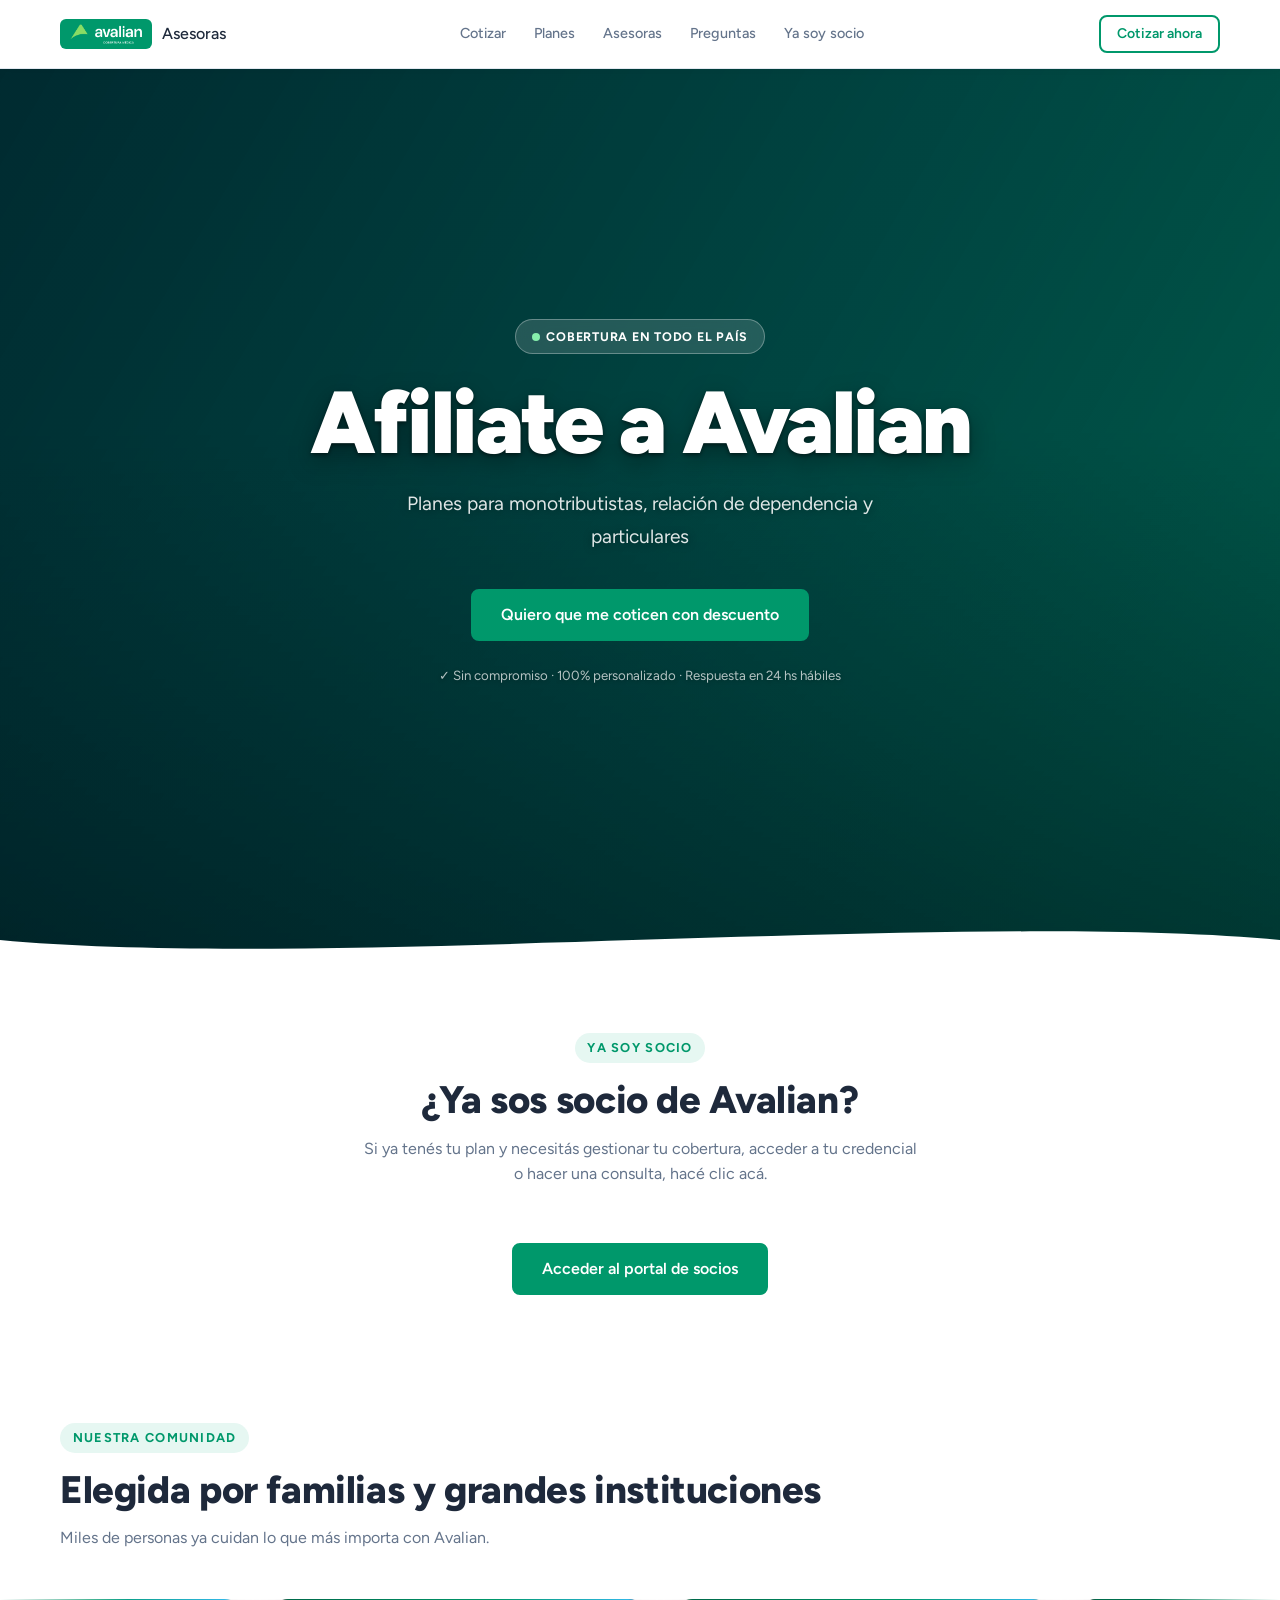
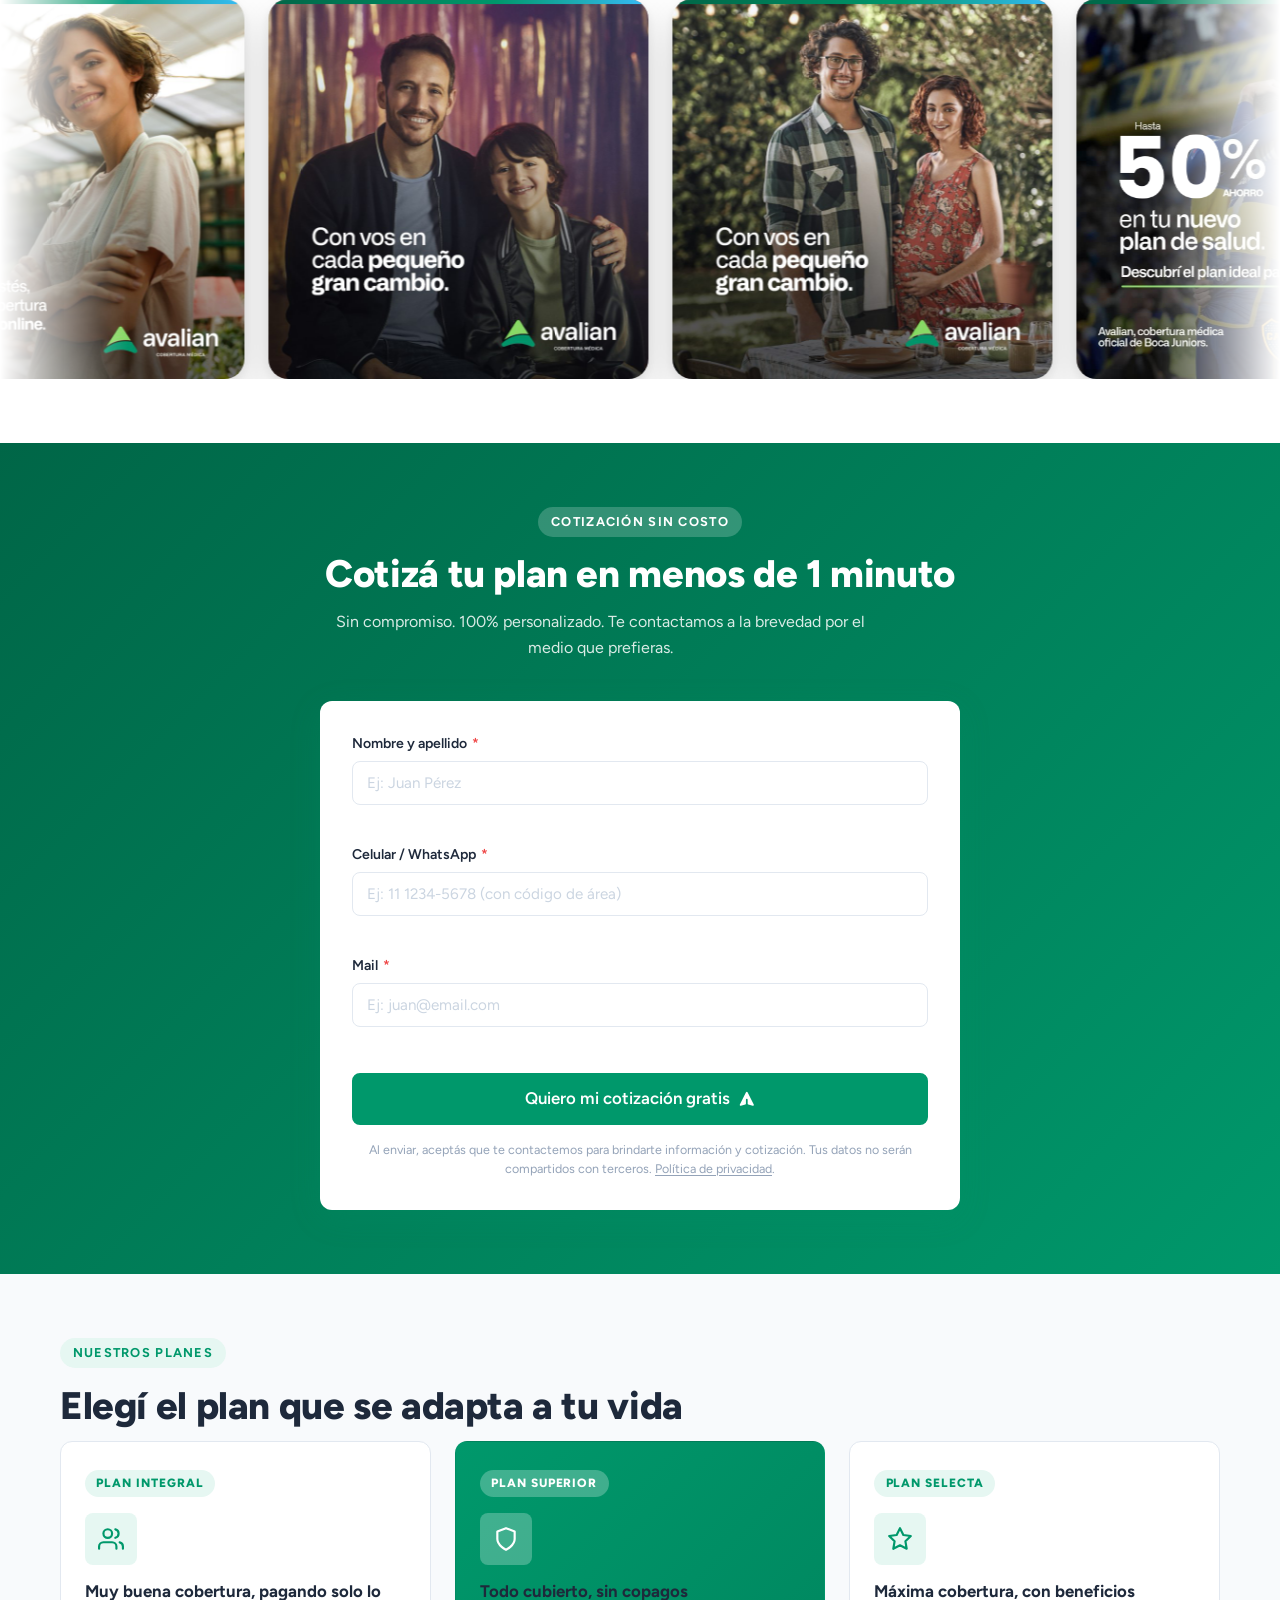
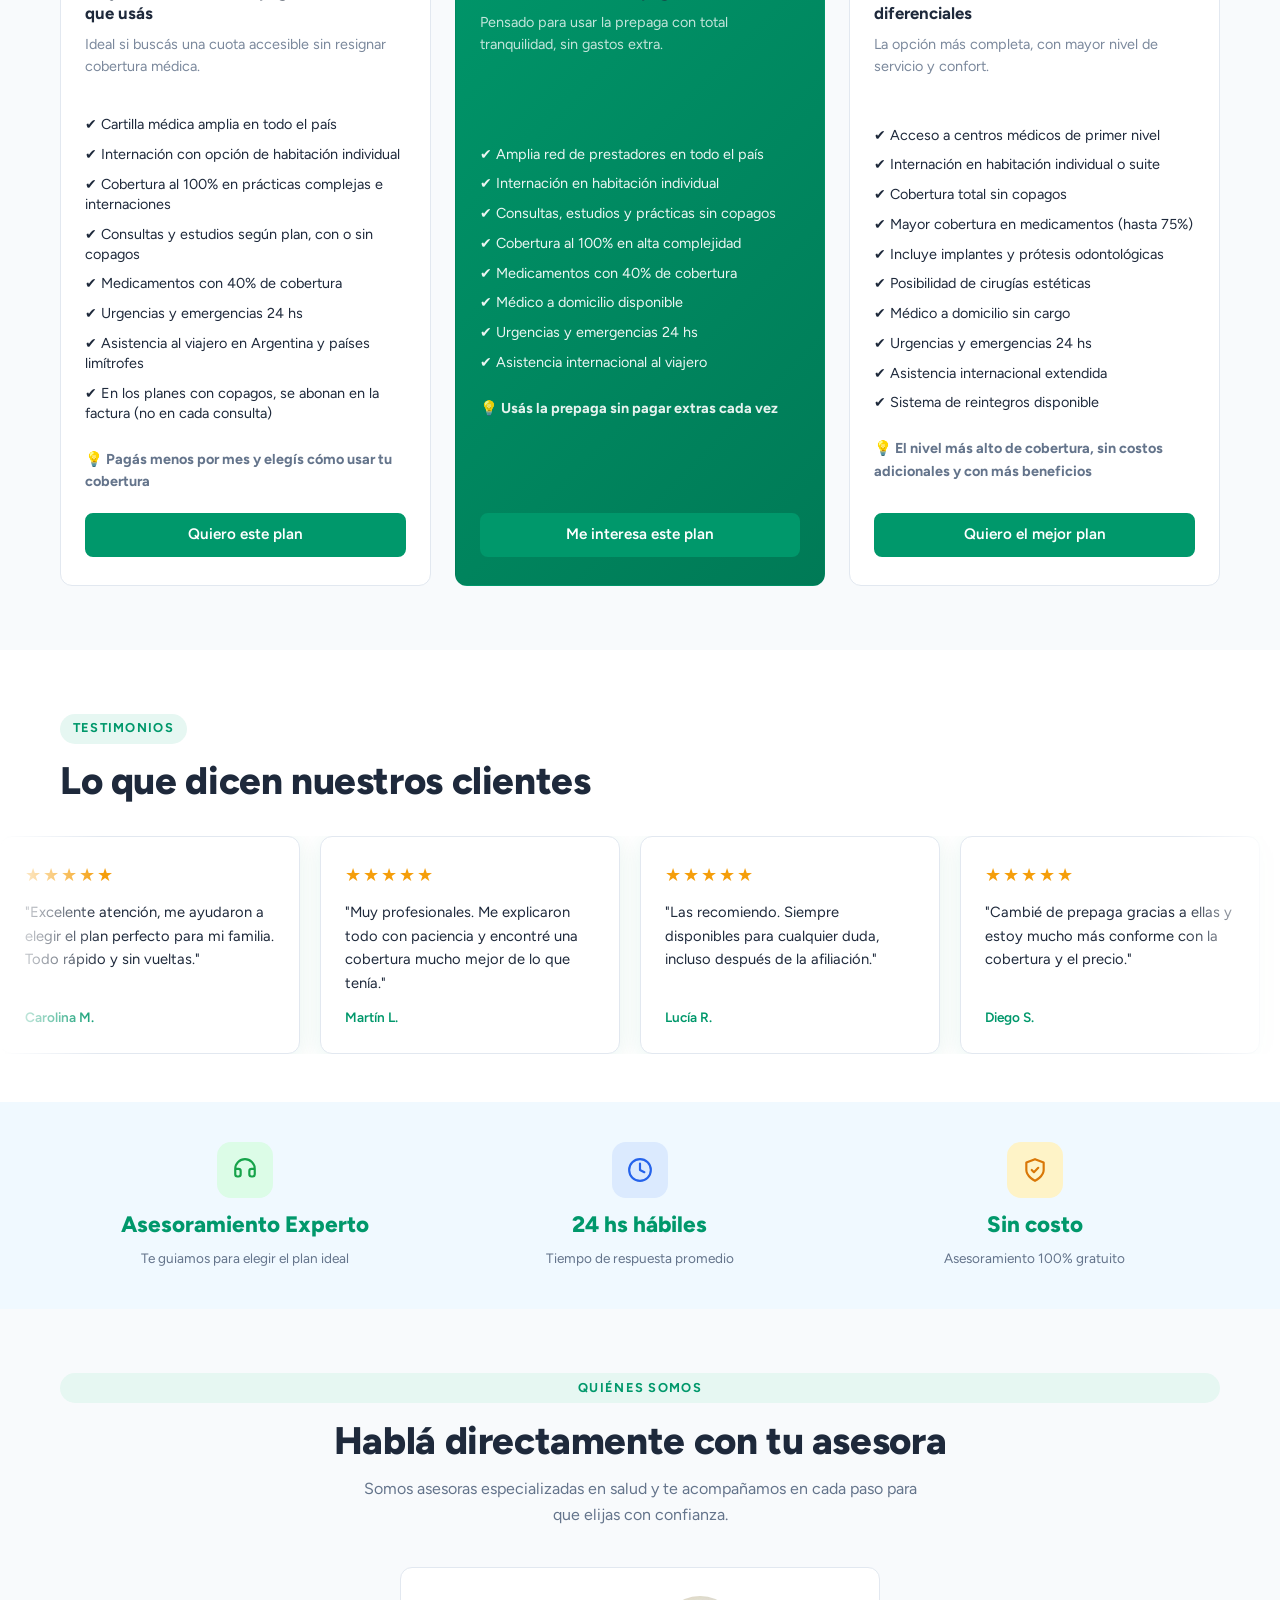
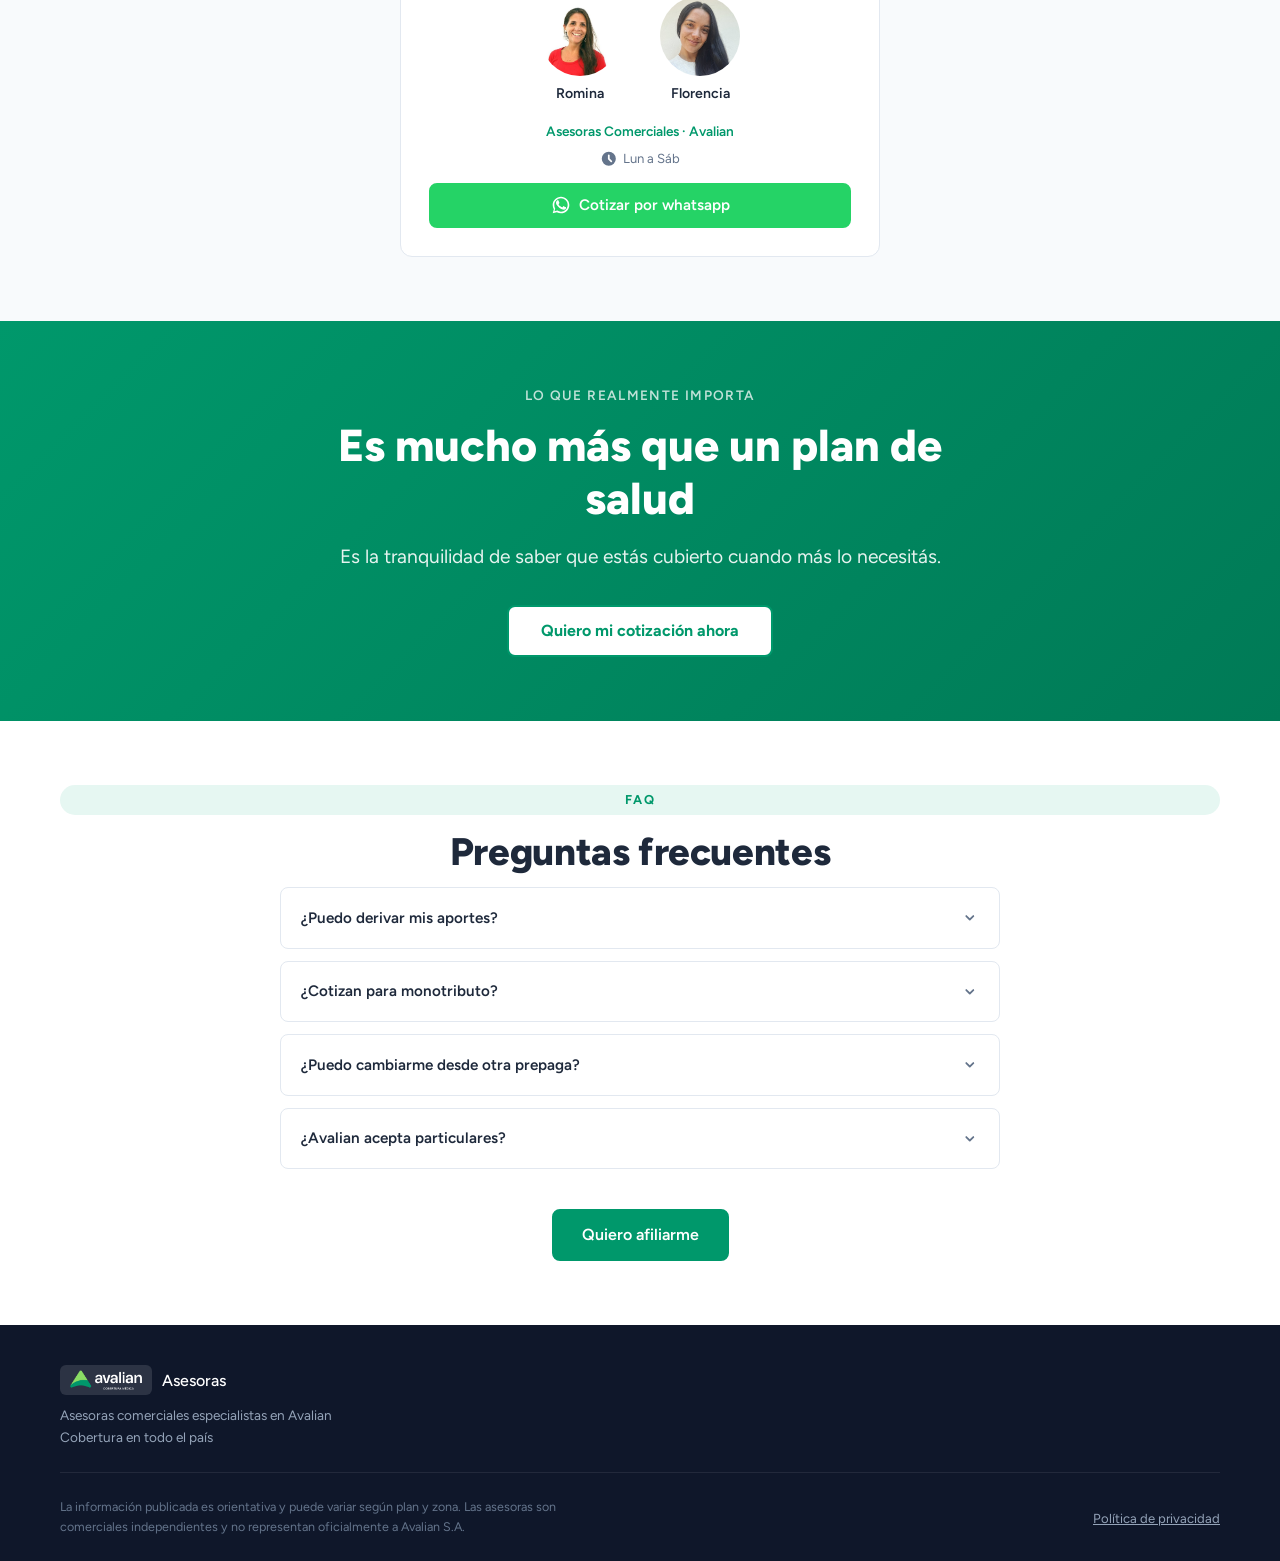
==== commit 98d573ef: "Reorganizar secciones y actualizar CTA del hero - Cambia texto del botón del hero a "Quiero que me c" ====
--- a/index.html
+++ b/index.html
@@ -116,7 +116,7 @@
             Planes para monotributistas, relación de dependencia y particulares
           </p>
           <div class="hero-ctas" style="justify-content:center;">
-            <a href="#formulario" class="btn btn-primary btn-lg">Quiero que me coticen</a>
+            <a href="#formulario" class="btn btn-primary btn-lg">Quiero que me coticen con descuento</a>
           </div>
           <p class="hero-micro">
             ✓ Sin compromiso · 100% personalizado · Respuesta en 24 hs hábiles
@@ -206,272 +206,6 @@
             <div class="c-card-bar"></div>
             <img src="river.jpg" alt="" loading="eager">
           </div>
-        </div>
-      </div>
-    </section>
-
-    <!-- ========== PLANES ========== -->
-    <section class="section section-alt" id="planes">
-      <div class="container">
-        <div class="section-label">
-          Nuestros planes
-        </div>
-        <h2 class="section-title">
-          Elegí el plan que se adapta a tu vida
-        </h2>
-        <div class="para-quien-grid">
-
-          <!-- PLAN INTEGRAL -->
-          <div class="para-quien-card">
-            <div class="pq-badge">PLAN INTEGRAL</div>
-            <div class="pq-icon">
-              <svg viewBox="0 0 24 24" fill="none" stroke="currentColor" stroke-width="2" stroke-linecap="round" stroke-linejoin="round" aria-hidden="true">
-                <path d="M17 21v-2a4 4 0 00-4-4H5a4 4 0 00-4 4v2"></path>
-                <circle cx="9" cy="7" r="4"></circle>
-                <path d="M23 21v-2a4 4 0 00-3-3.87"></path>
-                <path d="M16 3.13a4 4 0 010 7.75"></path>
-              </svg>
-            </div>
-            <h3>Muy buena cobertura, pagando solo lo que usás</h3>
-            <p class="plan-desc">Ideal si buscás una cuota accesible sin resignar cobertura médica.</p>
-            <ul class="plan-features">
-              <li>✔ Cartilla médica amplia en todo el país</li>
-              <li>✔ Internación con opción de habitación individual</li>
-              <li>✔ Cobertura al 100% en prácticas complejas e internaciones</li>
-              <li>✔ Consultas y estudios según plan, con o sin copagos</li>
-              <li>✔ Medicamentos con 40% de cobertura</li>
-              <li>✔ Urgencias y emergencias 24 hs</li>
-              <li>✔ Asistencia al viajero en Argentina y países limítrofes</li>
-              <li>✔ En los planes con copagos, se abonan en la factura (no en cada consulta)</li>
-            </ul>
-            <p class="plan-price-tag">💡 Pagás menos por mes y elegís cómo usar tu cobertura</p>
-            <a href="#formulario" class="btn btn-primary btn-full">
-              Quiero este plan
-            </a>
-          </div>
-
-          <!-- PLAN SUPERIOR (destacado) -->
-          <div class="para-quien-card para-quien-card--highlight">
-            <div class="pq-badge">PLAN SUPERIOR</div>
-            <div class="pq-icon pq-icon--white">
-              <svg viewBox="0 0 24 24" fill="none" stroke="currentColor" stroke-width="2" stroke-linecap="round" stroke-linejoin="round" aria-hidden="true">
-                <path d="M12 22s8-4 8-10V5l-8-3-8 3v7c0 6 8 10 8 10z"></path>
-              </svg>
-            </div>
-            <h3>Todo cubierto, sin copagos</h3>
-            <p class="plan-desc">Pensado para usar la prepaga con total tranquilidad, sin gastos extra.</p>
-            <ul class="plan-features">
-              <li>✔ Amplia red de prestadores en todo el país</li>
-              <li>✔ Internación en habitación individual</li>
-              <li>✔ Consultas, estudios y prácticas sin copagos</li>
-              <li>✔ Cobertura al 100% en alta complejidad</li>
-              <li>✔ Medicamentos con 40% de cobertura</li>
-              <li>✔ Médico a domicilio disponible</li>
-              <li>✔ Urgencias y emergencias 24 hs</li>
-              <li>✔ Asistencia internacional al viajero</li>
-            </ul>
-            <p class="plan-price-tag">💡 Usás la prepaga sin pagar extras cada vez</p>
-            <a href="#formulario" class="btn btn-primary btn-full">
-              Me interesa este plan
-            </a>
-          </div>
-
-          <!-- PLAN SELECTA -->
-          <div class="para-quien-card">
-            <div class="pq-badge">PLAN SELECTA</div>
-            <div class="pq-icon">
-              <svg viewBox="0 0 24 24" fill="none" stroke="currentColor" stroke-width="2" stroke-linecap="round" stroke-linejoin="round" aria-hidden="true">
-                <path d="M12 2l3.09 6.26L22 9.27l-5 4.87 1.18 6.88L12 17.77l-6.18 3.25L7 14.14 2 9.27l6.91-1.01L12 2z"></path>
-              </svg>
-            </div>
-            <h3>Máxima cobertura, con beneficios diferenciales</h3>
-            <p class="plan-desc">La opción más completa, con mayor nivel de servicio y confort.</p>
-            <ul class="plan-features">
-              <li>✔ Acceso a centros médicos de primer nivel</li>
-              <li>✔ Internación en habitación individual o suite</li>
-              <li>✔ Cobertura total sin copagos</li>
-              <li>✔ Mayor cobertura en medicamentos (hasta 75%)</li>
-              <li>✔ Incluye implantes y prótesis odontológicas</li>
-              <li>✔ Posibilidad de cirugías estéticas</li>
-              <li>✔ Médico a domicilio sin cargo</li>
-              <li>✔ Urgencias y emergencias 24 hs</li>
-              <li>✔ Asistencia internacional extendida</li>
-              <li>✔ Sistema de reintegros disponible</li>
-            </ul>
-            <p class="plan-price-tag">💡 El nivel más alto de cobertura, sin costos adicionales y con más beneficios</p>
-            <a href="#formulario" class="btn btn-primary btn-full">
-              Quiero el mejor plan
-            </a>
-          </div>
-
-        </div>
-
-
-      </div>
-    </section>
-
-    <!-- ========== TESTIMONIOS ========== -->
-    <section class="section testimonios-section" id="testimonios" aria-label="Testimonios de clientes">
-      <div class="container">
-        <div class="section-label">Testimonios</div>
-        <h2 class="section-title">Lo que dicen nuestros clientes</h2>
-      </div>
-      <div class="marquee-wrapper">
-        <div class="marquee-track">
-          <div class="testimonio-card">
-            <div class="testimonio-stars" aria-label="5 estrellas">★★★★★</div>
-            <p class="testimonio-texto">"Excelente atención, me ayudaron a elegir el plan perfecto para mi familia. Todo rápido y sin vueltas."</p>
-            <span class="testimonio-nombre">Carolina M.</span>
-          </div>
-          <div class="testimonio-card">
-            <div class="testimonio-stars" aria-label="5 estrellas">★★★★★</div>
-            <p class="testimonio-texto">"Muy profesionales. Me explicaron todo con paciencia y encontré una cobertura mucho mejor de lo que tenía."</p>
-            <span class="testimonio-nombre">Martín L.</span>
-          </div>
-          <div class="testimonio-card">
-            <div class="testimonio-stars" aria-label="5 estrellas">★★★★★</div>
-            <p class="testimonio-texto">"Las recomiendo. Siempre disponibles para cualquier duda, incluso después de la afiliación."</p>
-            <span class="testimonio-nombre">Lucía R.</span>
-          </div>
-          <div class="testimonio-card">
-            <div class="testimonio-stars" aria-label="5 estrellas">★★★★★</div>
-            <p class="testimonio-texto">"Cambié de prepaga gracias a ellas y estoy mucho más conforme con la cobertura y el precio."</p>
-            <span class="testimonio-nombre">Diego S.</span>
-          </div>
-          <div class="testimonio-card">
-            <div class="testimonio-stars" aria-label="5 estrellas">★★★★★</div>
-            <p class="testimonio-texto">"Necesitaba algo urgente para mi hijo y en el mismo día ya tenía opciones. Impecable."</p>
-            <span class="testimonio-nombre">Valeria T.</span>
-          </div>
-          <!-- Segunda copia para scroll infinito -->
-          <div class="testimonio-card" aria-hidden="true">
-            <div class="testimonio-stars">★★★★★</div>
-            <p class="testimonio-texto">"Excelente atención, me ayudaron a elegir el plan perfecto para mi familia. Todo rápido y sin vueltas."</p>
-            <span class="testimonio-nombre">Carolina M.</span>
-          </div>
-          <div class="testimonio-card" aria-hidden="true">
-            <div class="testimonio-stars">★★★★★</div>
-            <p class="testimonio-texto">"Muy profesionales. Me explicaron todo con paciencia y encontré una cobertura mucho mejor de lo que tenía."</p>
-            <span class="testimonio-nombre">Martín L.</span>
-          </div>
-          <div class="testimonio-card" aria-hidden="true">
-            <div class="testimonio-stars">★★★★★</div>
-            <p class="testimonio-texto">"Las recomiendo. Siempre disponibles para cualquier duda, incluso después de la afiliación."</p>
-            <span class="testimonio-nombre">Lucía R.</span>
-          </div>
-          <div class="testimonio-card" aria-hidden="true">
-            <div class="testimonio-stars">★★★★★</div>
-            <p class="testimonio-texto">"Cambié de prepaga gracias a ellas y estoy mucho más conforme con la cobertura y el precio."</p>
-            <span class="testimonio-nombre">Diego S.</span>
-          </div>
-          <div class="testimonio-card" aria-hidden="true">
-            <div class="testimonio-stars">★★★★★</div>
-            <p class="testimonio-texto">"Necesitaba algo urgente para mi hijo y en el mismo día ya tenía opciones. Impecable."</p>
-            <span class="testimonio-nombre">Valeria T.</span>
-          </div>
-        </div>
-      </div>
-    </section>
-
-    <!-- ========== CONFIANZA / SOCIAL PROOF ========== -->
-    <section class="section trust-section" id="confianza" aria-label="Por qué confiar en nosotras">
-      <div class="container">
-        <div class="trust-grid">
-          <div class="trust-item">
-            <div class="trust-icon-wrap trust-icon-wrap--green" aria-hidden="true">
-              <svg viewBox="0 0 24 24" fill="none" stroke="currentColor" stroke-width="2" stroke-linecap="round" stroke-linejoin="round">
-                <path d="M3 11h3a2 2 0 0 1 2 2v3a2 2 0 0 1-2 2H5a2 2 0 0 1-2-2v-5Zm0 0a9 9 0 1 1 18 0m0 0v5a2 2 0 0 1-2 2h-1a2 2 0 0 1-2-2v-3a2 2 0 0 1 2-2h3Z"/>
-              </svg>
-            </div>
-            <strong class="trust-number">Asesoramiento Experto</strong>
-            <span class="trust-label">Te guiamos para elegir el plan ideal</span>
-          </div>
-          <div class="trust-item">
-            <div class="trust-icon-wrap trust-icon-wrap--blue" aria-hidden="true">
-              <svg viewBox="0 0 24 24" fill="none" stroke="currentColor" stroke-width="2" stroke-linecap="round" stroke-linejoin="round">
-                <circle cx="12" cy="12" r="10"></circle>
-                <polyline points="12 6 12 12 16 14"></polyline>
-              </svg>
-            </div>
-            <strong class="trust-number">24 hs hábiles</strong>
-            <span class="trust-label">Tiempo de respuesta promedio</span>
-          </div>
-          <div class="trust-item">
-            <div class="trust-icon-wrap trust-icon-wrap--amber" aria-hidden="true">
-              <svg viewBox="0 0 24 24" fill="none" stroke="currentColor" stroke-width="2" stroke-linecap="round" stroke-linejoin="round">
-                <path d="M12 22s8-4 8-10V5l-8-3-8 3v7c0 6 8 10 8 10z"></path>
-                <polyline points="9 12 11 14 15 10"></polyline>
-              </svg>
-            </div>
-            <strong class="trust-number">Sin costo</strong>
-            <span class="trust-label">Asesoramiento 100% gratuito</span>
-          </div>
-        </div>
-      </div>
-    </section>
-
-
-    <!-- ========== ASESORAS ========== -->
-    <section class="section section-alt" id="asesoras">
-      <div class="container">
-        <div class="section-label section-label--center">
-          Quiénes somos
-        </div>
-        <h2 class="section-title section-title--center">
-          Hablá directamente con tu asesora
-        </h2>
-        <p class="section-sub section-sub--center">
-          Somos asesoras especializadas en salud y te acompañamos en cada paso para que elijas con confianza.
-        </p>
-        <div class="asesoras-grid">
-          <div class="asesora-card asesora-card--unified">
-            <div class="asesoras-fotos">
-              <div class="asesora-foto-item">
-                <div class="asesora-photo" aria-label="Foto de Romina Maresca">
-                  <img src="Ro.jpg.jpeg" alt="Romina Maresca" class="asesora-img">
-                </div>
-                <p class="asesora-foto-nombre">Romina</p>
-              </div>
-              <div class="asesora-foto-item">
-                <div class="asesora-photo" aria-label="Foto de Florencia Ventre de León">
-                  <img src="flor.jpeg" alt="Florencia Ventre de León" class="asesora-img">
-                </div>
-                <p class="asesora-foto-nombre">Florencia</p>
-              </div>
-            </div>
-            <div class="asesora-info">
-              <p class="asesora-role">Asesoras Comerciales · Avalian</p>
-              <p class="asesora-hours">
-                <svg viewBox="0 0 20 20" fill="currentColor" class="icon-sm" aria-hidden="true">
-                  <path fill-rule="evenodd" d="M10 18a8 8 0 100-16 8 8 0 000 16zm1-12a1 1 0 10-2 0v4a1 1 0 00.293.707l2.828 2.829a1 1 0 101.415-1.415L11 9.586V6z" clip-rule="evenodd"></path>
-                </svg>
-                Lun a Sáb
-              </p>
-              <a href="https://wa.me/5491165781998?text=Hola,%20me%20comunico%20desde%20la%20web%20de%20Expertas%20en%20prepagas%20y%20necesito%20hacer%20una%20consulta" target="_blank" rel="noopener noreferrer" class="btn btn-whatsapp btn-full" data-wa-location="asesoras">
-                <svg class="icon-wa" viewBox="0 0 24 24" fill="currentColor" aria-hidden="true">
-                  <path d="M17.472 14.382c-.297-.149-1.758-.867-2.03-.967-.273-.099-.471-.148-.67.15-.197.297-.767.966-.94 1.164-.173.199-.347.223-.644.075-.297-.15-1.255-.463-2.39-1.475-.883-.788-1.48-1.761-1.653-2.059-.173-.297-.018-.458.13-.606.134-.133.298-.347.446-.52.149-.174.198-.298.298-.497.099-.198.05-.371-.025-.52-.075-.149-.669-1.612-.916-2.207-.242-.579-.487-.5-.669-.51-.173-.008-.371-.01-.57-.01-.198 0-.52.074-.792.372-.272.297-1.04 1.016-1.04 2.479 0 1.462 1.065 2.875 1.213 3.074.149.198 2.096 3.2 5.077 4.487.709.306 1.262.489 1.694.625.712.227 1.36.195 1.871.118.571-.085 1.758-.719 2.006-1.413.248-.694.248-1.289.173-1.413-.074-.124-.272-.198-.57-.347z"></path>
-                  <path d="M12 2C6.477 2 2 6.477 2 12c0 1.89.525 3.66 1.438 5.168L2.012 22l4.974-1.403A9.954 9.954 0 0012 22c5.523 0 10-4.477 10-10S17.523 2 12 2zm0 18a7.952 7.952 0 01-4.316-1.268l-.308-.184-3.203.904.866-3.113-.2-.32A7.96 7.96 0 014 12c0-4.418 3.582-8 8-8s8 3.582 8 8-3.582 8-8 8z"></path>
-                </svg>
-                Cotizar por whatsapp
-              </a>
-            </div>
-          </div>
-        </div>
-      </div>
-    </section>
-
-    <!-- ========== IMPACTO ========== -->
-    <section class="section impact-section" id="impacto" aria-label="Mensaje de impacto">
-      <div class="container">
-        <div class="impact-box">
-          <p class="impact-eyebrow">Lo que realmente importa</p>
-          <h2 class="impact-title">Es mucho más que un plan de salud</h2>
-          <p class="impact-subtitle">
-            Es la tranquilidad de saber que estás cubierto cuando más lo necesitás.
-          </p>
-          <a href="#formulario" class="btn btn-primary btn-lg impact-cta">
-            Quiero mi cotización ahora
-          </a>
         </div>
       </div>
     </section>
@@ -557,6 +291,273 @@
       </div>
     </section>
 
+    <!-- ========== PLANES ========== -->
+    <section class="section section-alt" id="planes">
+      <div class="container">
+        <div class="section-label">
+          Nuestros planes
+        </div>
+        <h2 class="section-title">
+          Elegí el plan que se adapta a tu vida
+        </h2>
+        <div class="para-quien-grid">
+
+          <!-- PLAN INTEGRAL -->
+          <div class="para-quien-card">
+            <div class="pq-badge">PLAN INTEGRAL</div>
+            <div class="pq-icon">
+              <svg viewBox="0 0 24 24" fill="none" stroke="currentColor" stroke-width="2" stroke-linecap="round" stroke-linejoin="round" aria-hidden="true">
+                <path d="M17 21v-2a4 4 0 00-4-4H5a4 4 0 00-4 4v2"></path>
+                <circle cx="9" cy="7" r="4"></circle>
+                <path d="M23 21v-2a4 4 0 00-3-3.87"></path>
+                <path d="M16 3.13a4 4 0 010 7.75"></path>
+              </svg>
+            </div>
+            <h3>Muy buena cobertura, pagando solo lo que usás</h3>
+            <p class="plan-desc">Ideal si buscás una cuota accesible sin resignar cobertura médica.</p>
+            <ul class="plan-features">
+              <li>✔ Cartilla médica amplia en todo el país</li>
+              <li>✔ Internación con opción de habitación individual</li>
+              <li>✔ Cobertura al 100% en prácticas complejas e internaciones</li>
+              <li>✔ Consultas y estudios según plan, con o sin copagos</li>
+              <li>✔ Medicamentos con 40% de cobertura</li>
+              <li>✔ Urgencias y emergencias 24 hs</li>
+              <li>✔ Asistencia al viajero en Argentina y países limítrofes</li>
+              <li>✔ En los planes con copagos, se abonan en la factura (no en cada consulta)</li>
+            </ul>
+            <p class="plan-price-tag">💡 Pagás menos por mes y elegís cómo usar tu cobertura</p>
+            <a href="#formulario" class="btn btn-primary btn-full">
+              Quiero este plan
+            </a>
+          </div>
+
+          <!-- PLAN SUPERIOR (destacado) -->
+          <div class="para-quien-card para-quien-card--highlight">
+            <div class="pq-badge">PLAN SUPERIOR</div>
+            <div class="pq-icon pq-icon--white">
+              <svg viewBox="0 0 24 24" fill="none" stroke="currentColor" stroke-width="2" stroke-linecap="round" stroke-linejoin="round" aria-hidden="true">
+                <path d="M12 22s8-4 8-10V5l-8-3-8 3v7c0 6 8 10 8 10z"></path>
+              </svg>
+            </div>
+            <h3>Todo cubierto, sin copagos</h3>
+            <p class="plan-desc">Pensado para usar la prepaga con total tranquilidad, sin gastos extra.</p>
+            <ul class="plan-features">
+              <li>✔ Amplia red de prestadores en todo el país</li>
+              <li>✔ Internación en habitación individual</li>
+              <li>✔ Consultas, estudios y prácticas sin copagos</li>
+              <li>✔ Cobertura al 100% en alta complejidad</li>
+              <li>✔ Medicamentos con 40% de cobertura</li>
+              <li>✔ Médico a domicilio disponible</li>
+              <li>✔ Urgencias y emergencias 24 hs</li>
+              <li>✔ Asistencia internacional al viajero</li>
+            </ul>
+            <p class="plan-price-tag">💡 Usás la prepaga sin pagar extras cada vez</p>
+            <a href="#formulario" class="btn btn-primary btn-full">
+              Me interesa este plan
+            </a>
+          </div>
+
+          <!-- PLAN SELECTA -->
+          <div class="para-quien-card">
+            <div class="pq-badge">PLAN SELECTA</div>
+            <div class="pq-icon">
+              <svg viewBox="0 0 24 24" fill="none" stroke="currentColor" stroke-width="2" stroke-linecap="round" stroke-linejoin="round" aria-hidden="true">
+                <path d="M12 2l3.09 6.26L22 9.27l-5 4.87 1.18 6.88L12 17.77l-6.18 3.25L7 14.14 2 9.27l6.91-1.01L12 2z"></path>
+              </svg>
+            </div>
+            <h3>Máxima cobertura, con beneficios diferenciales</h3>
+            <p class="plan-desc">La opción más completa, con mayor nivel de servicio y confort.</p>
+            <ul class="plan-features">
+              <li>✔ Acceso a centros médicos de primer nivel</li>
+              <li>✔ Internación en habitación individual o suite</li>
+              <li>✔ Cobertura total sin copagos</li>
+              <li>✔ Mayor cobertura en medicamentos (hasta 75%)</li>
+              <li>✔ Incluye implantes y prótesis odontológicas</li>
+              <li>✔ Posibilidad de cirugías estéticas</li>
+              <li>✔ Médico a domicilio sin cargo</li>
+              <li>✔ Urgencias y emergencias 24 hs</li>
+              <li>✔ Asistencia internacional extendida</li>
+              <li>✔ Sistema de reintegros disponible</li>
+            </ul>
+            <p class="plan-price-tag">💡 El nivel más alto de cobertura, sin costos adicionales y con más beneficios</p>
+            <a href="#formulario" class="btn btn-primary btn-full">
+              Quiero el mejor plan
+            </a>
+          </div>
+
+        </div>
+
+
+      </div>
+    </section>
+
+    <!-- ========== TESTIMONIOS ========== -->
+    <section class="section testimonios-section" id="testimonios" aria-label="Testimonios de clientes">
+      <div class="container">
+        <div class="section-label">Testimonios</div>
+        <h2 class="section-title">Lo que dicen nuestros clientes</h2>
+      </div>
+      <div class="marquee-wrapper">
+        <div class="marquee-track">
+          <div class="testimonio-card">
+            <div class="testimonio-stars" aria-label="5 estrellas">★★★★★</div>
+            <p class="testimonio-texto">"Excelente atención, me ayudaron a elegir el plan perfecto para mi familia. Todo rápido y sin vueltas."</p>
+            <span class="testimonio-nombre">Carolina M.</span>
+          </div>
+          <div class="testimonio-card">
+            <div class="testimonio-stars" aria-label="5 estrellas">★★★★★</div>
+            <p class="testimonio-texto">"Muy profesionales. Me explicaron todo con paciencia y encontré una cobertura mucho mejor de lo que tenía."</p>
+            <span class="testimonio-nombre">Martín L.</span>
+          </div>
+          <div class="testimonio-card">
+            <div class="testimonio-stars" aria-label="5 estrellas">★★★★★</div>
+            <p class="testimonio-texto">"Las recomiendo. Siempre disponibles para cualquier duda, incluso después de la afiliación."</p>
+            <span class="testimonio-nombre">Lucía R.</span>
+          </div>
+          <div class="testimonio-card">
+            <div class="testimonio-stars" aria-label="5 estrellas">★★★★★</div>
+            <p class="testimonio-texto">"Cambié de prepaga gracias a ellas y estoy mucho más conforme con la cobertura y el precio."</p>
+            <span class="testimonio-nombre">Diego S.</span>
+          </div>
+          <div class="testimonio-card">
+            <div class="testimonio-stars" aria-label="5 estrellas">★★★★★</div>
+            <p class="testimonio-texto">"Necesitaba algo urgente para mi hijo y en el mismo día ya tenía opciones. Impecable."</p>
+            <span class="testimonio-nombre">Valeria T.</span>
+          </div>
+          <!-- Segunda copia para scroll infinito -->
+          <div class="testimonio-card" aria-hidden="true">
+            <div class="testimonio-stars">★★★★★</div>
+            <p class="testimonio-texto">"Excelente atención, me ayudaron a elegir el plan perfecto para mi familia. Todo rápido y sin vueltas."</p>
+            <span class="testimonio-nombre">Carolina M.</span>
+          </div>
+          <div class="testimonio-card" aria-hidden="true">
+            <div class="testimonio-stars">★★★★★</div>
+            <p class="testimonio-texto">"Muy profesionales. Me explicaron todo con paciencia y encontré una cobertura mucho mejor de lo que tenía."</p>
+            <span class="testimonio-nombre">Martín L.</span>
+          </div>
+          <div class="testimonio-card" aria-hidden="true">
+            <div class="testimonio-stars">★★★★★</div>
+            <p class="testimonio-texto">"Las recomiendo. Siempre disponibles para cualquier duda, incluso después de la afiliación."</p>
+            <span class="testimonio-nombre">Lucía R.</span>
+          </div>
+          <div class="testimonio-card" aria-hidden="true">
+            <div class="testimonio-stars">★★★★★</div>
+            <p class="testimonio-texto">"Cambié de prepaga gracias a ellas y estoy mucho más conforme con la cobertura y el precio."</p>
+            <span class="testimonio-nombre">Diego S.</span>
+          </div>
+          <div class="testimonio-card" aria-hidden="true">
+            <div class="testimonio-stars">★★★★★</div>
+            <p class="testimonio-texto">"Necesitaba algo urgente para mi hijo y en el mismo día ya tenía opciones. Impecable."</p>
+            <span class="testimonio-nombre">Valeria T.</span>
+          </div>
+        </div>
+      </div>
+    </section>
+
+    <!-- ========== CONFIANZA / SOCIAL PROOF ========== -->
+    <section class="section trust-section" id="confianza" aria-label="Por qué confiar en nosotras">
+      <div class="container">
+        <div class="trust-grid">
+          <div class="trust-item">
+            <div class="trust-icon-wrap trust-icon-wrap--green" aria-hidden="true">
+              <svg viewBox="0 0 24 24" fill="none" stroke="currentColor" stroke-width="2" stroke-linecap="round" stroke-linejoin="round">
+                <path d="M3 11h3a2 2 0 0 1 2 2v3a2 2 0 0 1-2 2H5a2 2 0 0 1-2-2v-5Zm0 0a9 9 0 1 1 18 0m0 0v5a2 2 0 0 1-2 2h-1a2 2 0 0 1-2-2v-3a2 2 0 0 1 2-2h3Z"/>
+              </svg>
+            </div>
+            <strong class="trust-number">Asesoramiento Experto</strong>
+            <span class="trust-label">Te guiamos para elegir el plan ideal</span>
+          </div>
+          <div class="trust-item">
+            <div class="trust-icon-wrap trust-icon-wrap--blue" aria-hidden="true">
+              <svg viewBox="0 0 24 24" fill="none" stroke="currentColor" stroke-width="2" stroke-linecap="round" stroke-linejoin="round">
+                <circle cx="12" cy="12" r="10"></circle>
+                <polyline points="12 6 12 12 16 14"></polyline>
+              </svg>
+            </div>
+            <strong class="trust-number">24 hs hábiles</strong>
+            <span class="trust-label">Tiempo de respuesta promedio</span>
+          </div>
+          <div class="trust-item">
+            <div class="trust-icon-wrap trust-icon-wrap--amber" aria-hidden="true">
+              <svg viewBox="0 0 24 24" fill="none" stroke="currentColor" stroke-width="2" stroke-linecap="round" stroke-linejoin="round">
+                <path d="M12 22s8-4 8-10V5l-8-3-8 3v7c0 6 8 10 8 10z"></path>
+                <polyline points="9 12 11 14 15 10"></polyline>
+              </svg>
+            </div>
+            <strong class="trust-number">Sin costo</strong>
+            <span class="trust-label">Asesoramiento 100% gratuito</span>
+          </div>
+        </div>
+      </div>
+    </section>
+
+
+    <!-- ========== ASESORAS ========== -->
+    <section class="section section-alt" id="asesoras">
+      <div class="container">
+        <div class="section-label section-label--center">
+          Quiénes somos
+        </div>
+        <h2 class="section-title section-title--center">
+          Hablá directamente con tu asesora
+        </h2>
+        <p class="section-sub section-sub--center">
+          Somos asesoras especializadas en salud y te acompañamos en cada paso para que elijas con confianza.
+        </p>
+        <div class="asesoras-grid">
+          <div class="asesora-card asesora-card--unified">
+            <div class="asesoras-fotos">
+              <div class="asesora-foto-item">
+                <div class="asesora-photo" aria-label="Foto de Romina Maresca">
+                  <img src="Ro.jpg.jpeg" alt="Romina Maresca" class="asesora-img">
+                </div>
+                <p class="asesora-foto-nombre">Romina</p>
+              </div>
+              <div class="asesora-foto-item">
+                <div class="asesora-photo" aria-label="Foto de Florencia Ventre de León">
+                  <img src="flor.jpeg" alt="Florencia Ventre de León" class="asesora-img">
+                </div>
+                <p class="asesora-foto-nombre">Florencia</p>
+              </div>
+            </div>
+            <div class="asesora-info">
+              <p class="asesora-role">Asesoras Comerciales · Avalian</p>
+              <p class="asesora-hours">
+                <svg viewBox="0 0 20 20" fill="currentColor" class="icon-sm" aria-hidden="true">
+                  <path fill-rule="evenodd" d="M10 18a8 8 0 100-16 8 8 0 000 16zm1-12a1 1 0 10-2 0v4a1 1 0 00.293.707l2.828 2.829a1 1 0 101.415-1.415L11 9.586V6z" clip-rule="evenodd"></path>
+                </svg>
+                Lun a Sáb
+              </p>
+              <a href="https://wa.me/5491165781998?text=Hola,%20me%20comunico%20desde%20la%20web%20de%20Expertas%20en%20prepagas%20y%20necesito%20hacer%20una%20consulta" target="_blank" rel="noopener noreferrer" class="btn btn-whatsapp btn-full" data-wa-location="asesoras">
+                <svg class="icon-wa" viewBox="0 0 24 24" fill="currentColor" aria-hidden="true">
+                  <path d="M17.472 14.382c-.297-.149-1.758-.867-2.03-.967-.273-.099-.471-.148-.67.15-.197.297-.767.966-.94 1.164-.173.199-.347.223-.644.075-.297-.15-1.255-.463-2.39-1.475-.883-.788-1.48-1.761-1.653-2.059-.173-.297-.018-.458.13-.606.134-.133.298-.347.446-.52.149-.174.198-.298.298-.497.099-.198.05-.371-.025-.52-.075-.149-.669-1.612-.916-2.207-.242-.579-.487-.5-.669-.51-.173-.008-.371-.01-.57-.01-.198 0-.52.074-.792.372-.272.297-1.04 1.016-1.04 2.479 0 1.462 1.065 2.875 1.213 3.074.149.198 2.096 3.2 5.077 4.487.709.306 1.262.489 1.694.625.712.227 1.36.195 1.871.118.571-.085 1.758-.719 2.006-1.413.248-.694.248-1.289.173-1.413-.074-.124-.272-.198-.57-.347z"></path>
+                  <path d="M12 2C6.477 2 2 6.477 2 12c0 1.89.525 3.66 1.438 5.168L2.012 22l4.974-1.403A9.954 9.954 0 0012 22c5.523 0 10-4.477 10-10S17.523 2 12 2zm0 18a7.952 7.952 0 01-4.316-1.268l-.308-.184-3.203.904.866-3.113-.2-.32A7.96 7.96 0 014 12c0-4.418 3.582-8 8-8s8 3.582 8 8-3.582 8-8 8z"></path>
+                </svg>
+                Cotizar por whatsapp
+              </a>
+            </div>
+          </div>
+        </div>
+      </div>
+    </section>
+
+    <!-- ========== IMPACTO ========== -->
+    <section class="section impact-section" id="impacto" aria-label="Mensaje de impacto">
+      <div class="container">
+        <div class="impact-box">
+          <p class="impact-eyebrow">Lo que realmente importa</p>
+          <h2 class="impact-title">Es mucho más que un plan de salud</h2>
+          <p class="impact-subtitle">
+            Es la tranquilidad de saber que estás cubierto cuando más lo necesitás.
+          </p>
+          <a href="#formulario" class="btn btn-primary btn-lg impact-cta">
+            Quiero mi cotización ahora
+          </a>
+        </div>
+      </div>
+    </section>
+
+
     <!-- ========== FAQ ========== -->
     <section class="section" id="preguntas">
       <div class="container">
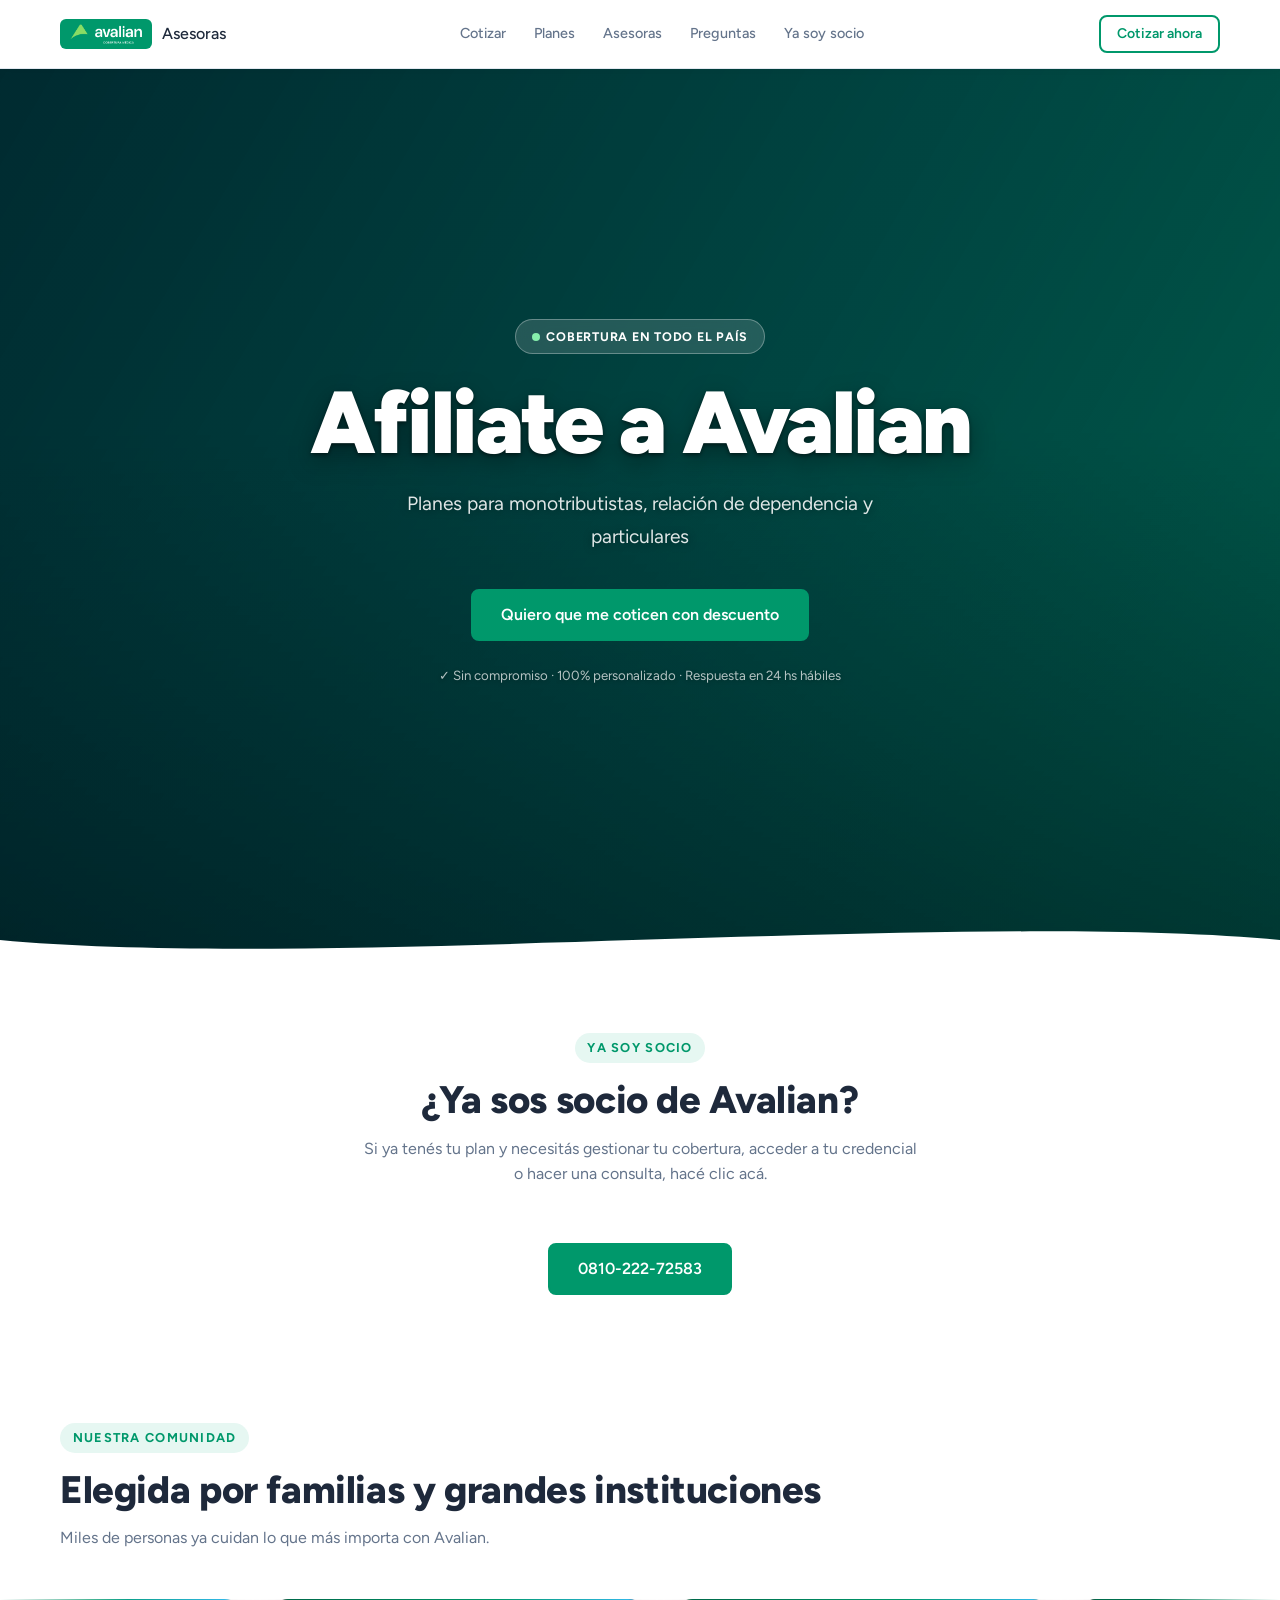
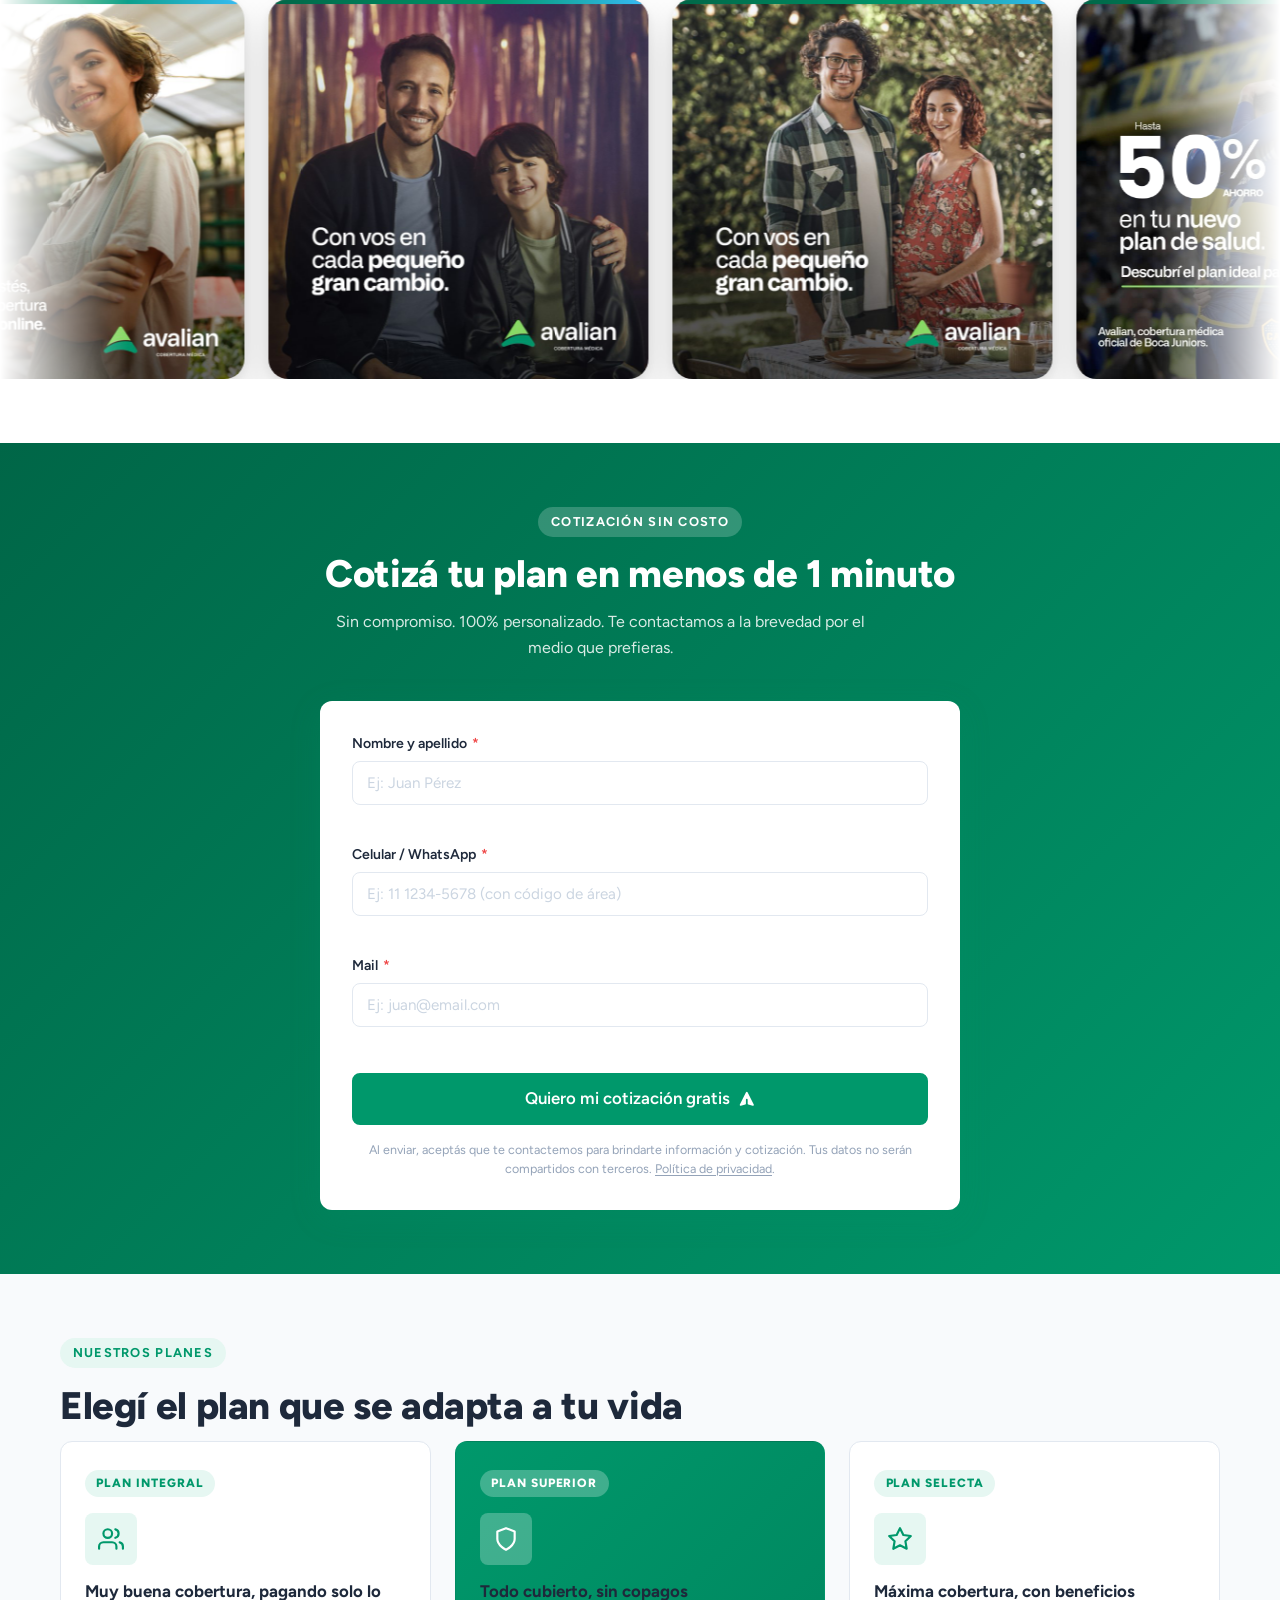
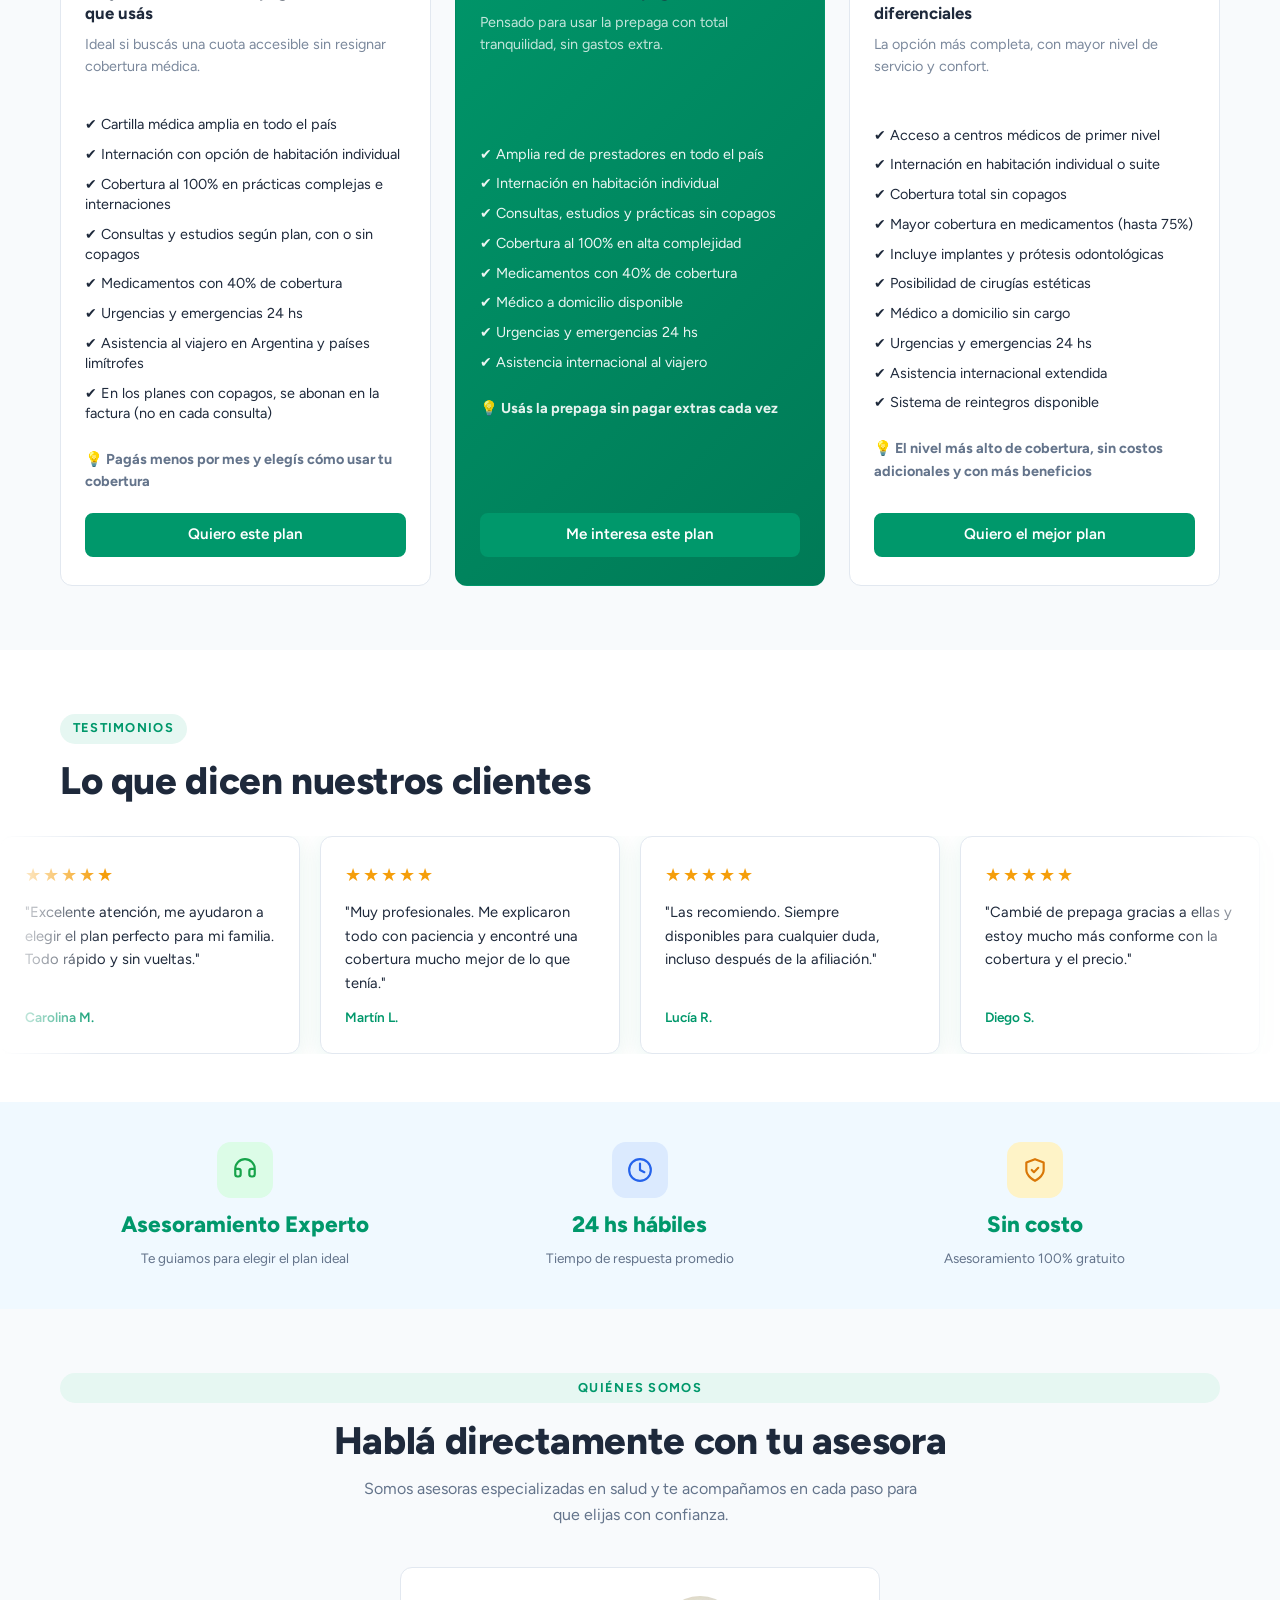
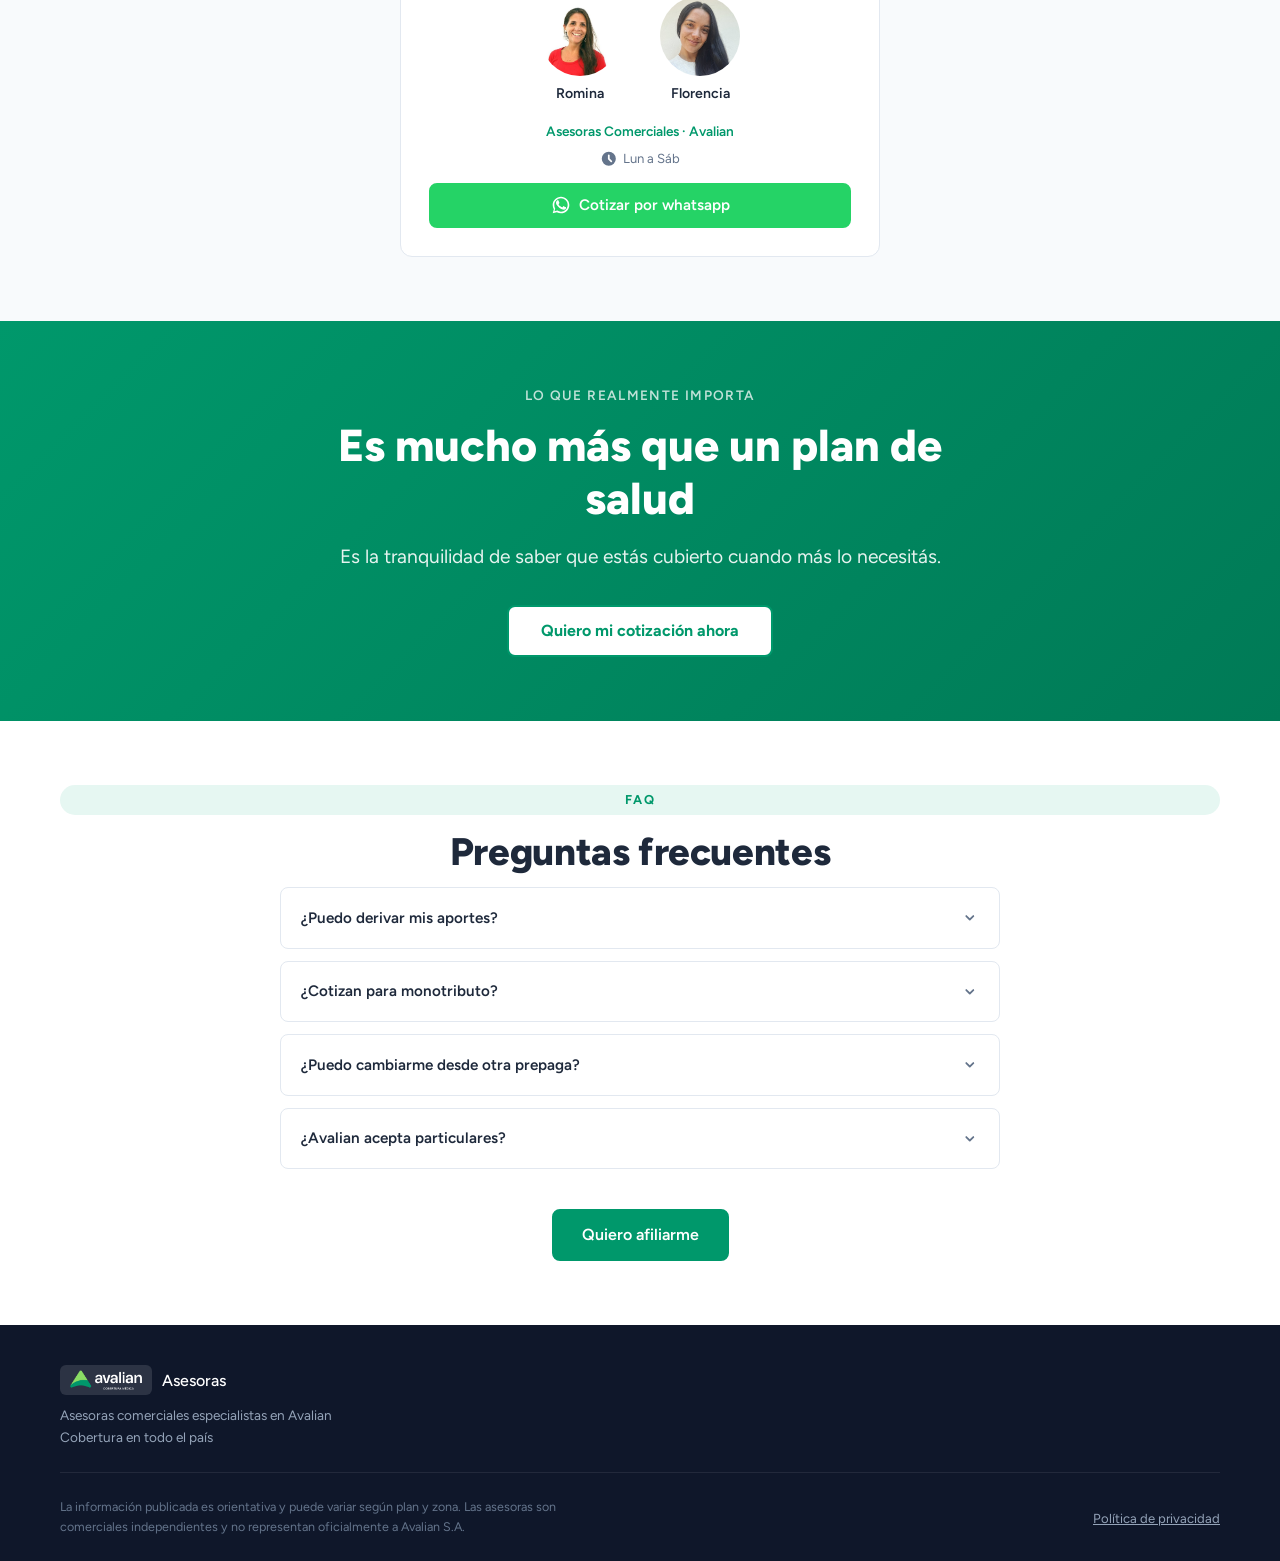
==== commit 8851007c: "Actualizar botón de "Ya soy socio" con número de teléfono Reemplaza el link muerto por un enlace tel" ====
--- a/index.html
+++ b/index.html
@@ -142,7 +142,7 @@
         <p class="section-sub">
           Si ya tenés tu plan y necesitás gestionar tu cobertura, acceder a tu credencial o hacer una consulta, hacé clic acá.
         </p>
-        <a href="#" class="btn btn-primary btn-lg" style="margin-top:1rem;">Acceder al portal de socios</a>
+        <a href="tel:081022272583" class="btn btn-primary btn-lg" style="margin-top:1rem;">0810-222-72583</a>
       </div>
     </section>
 
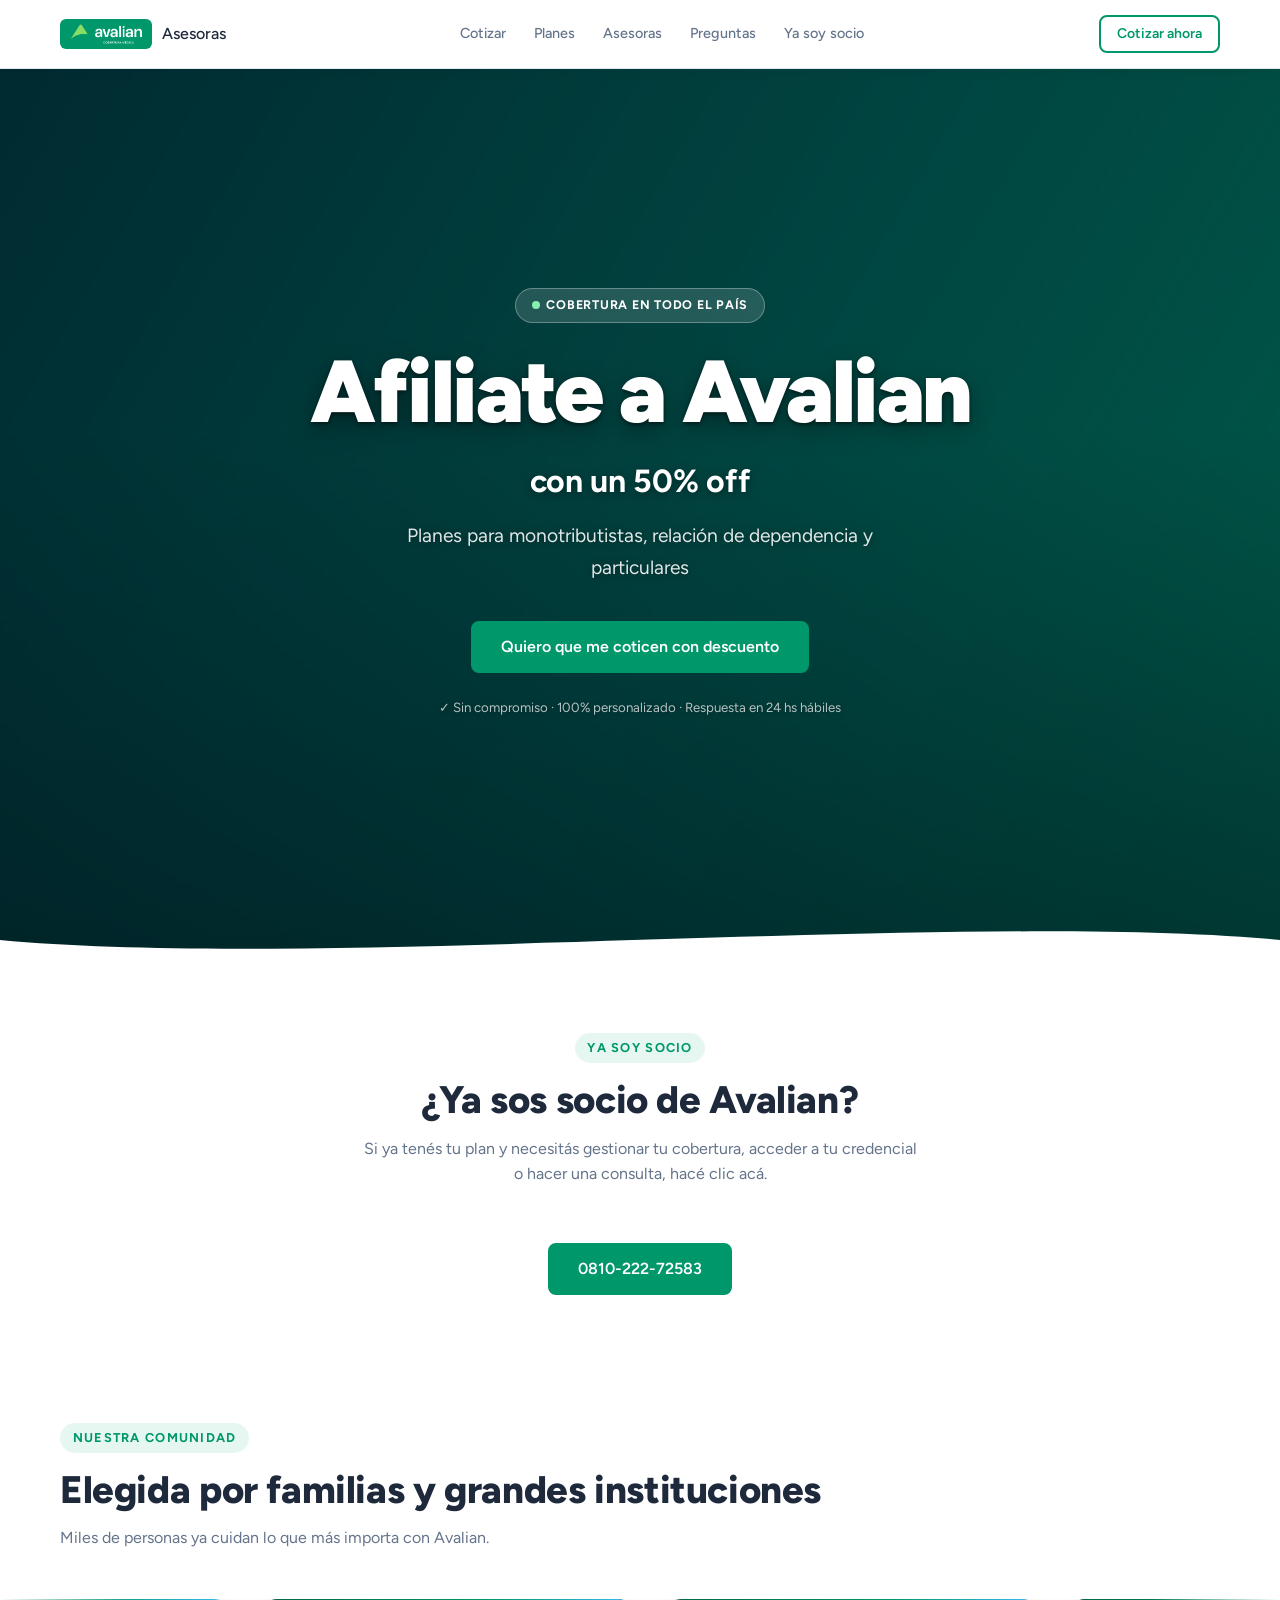
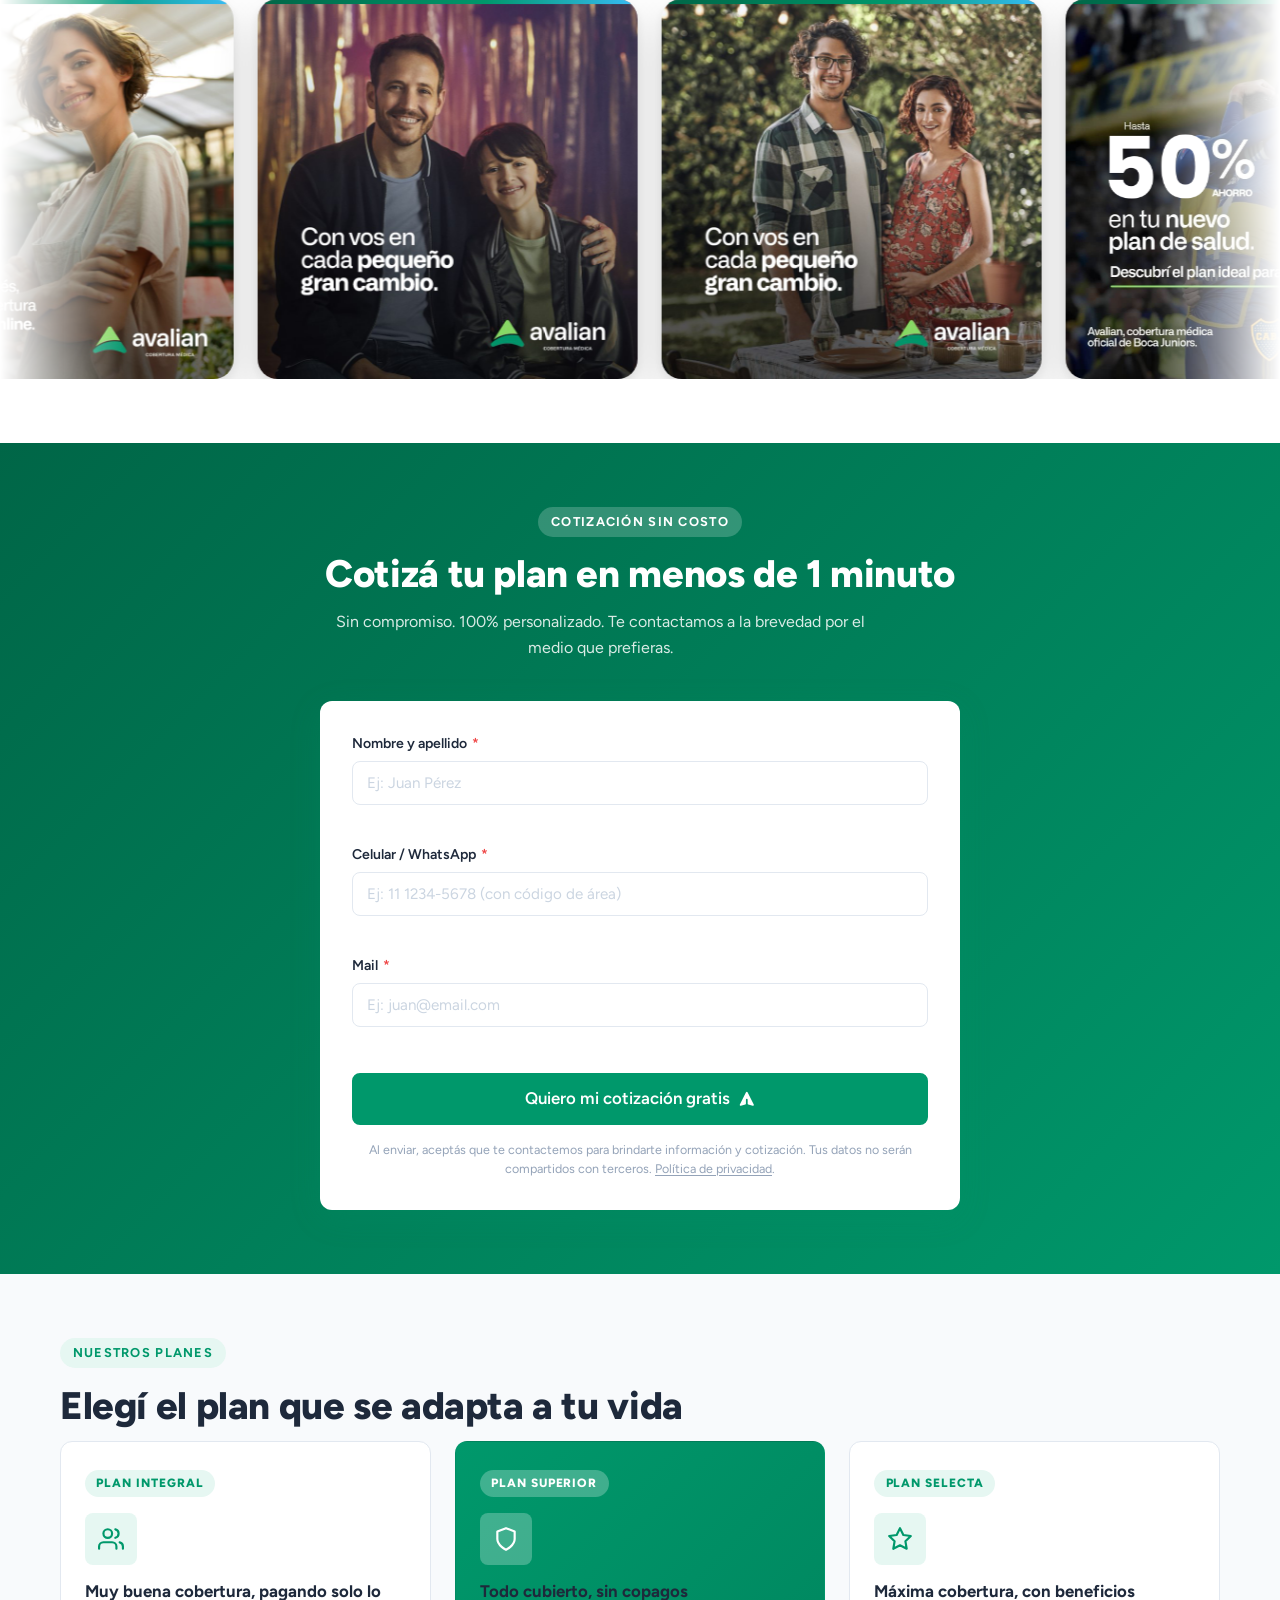
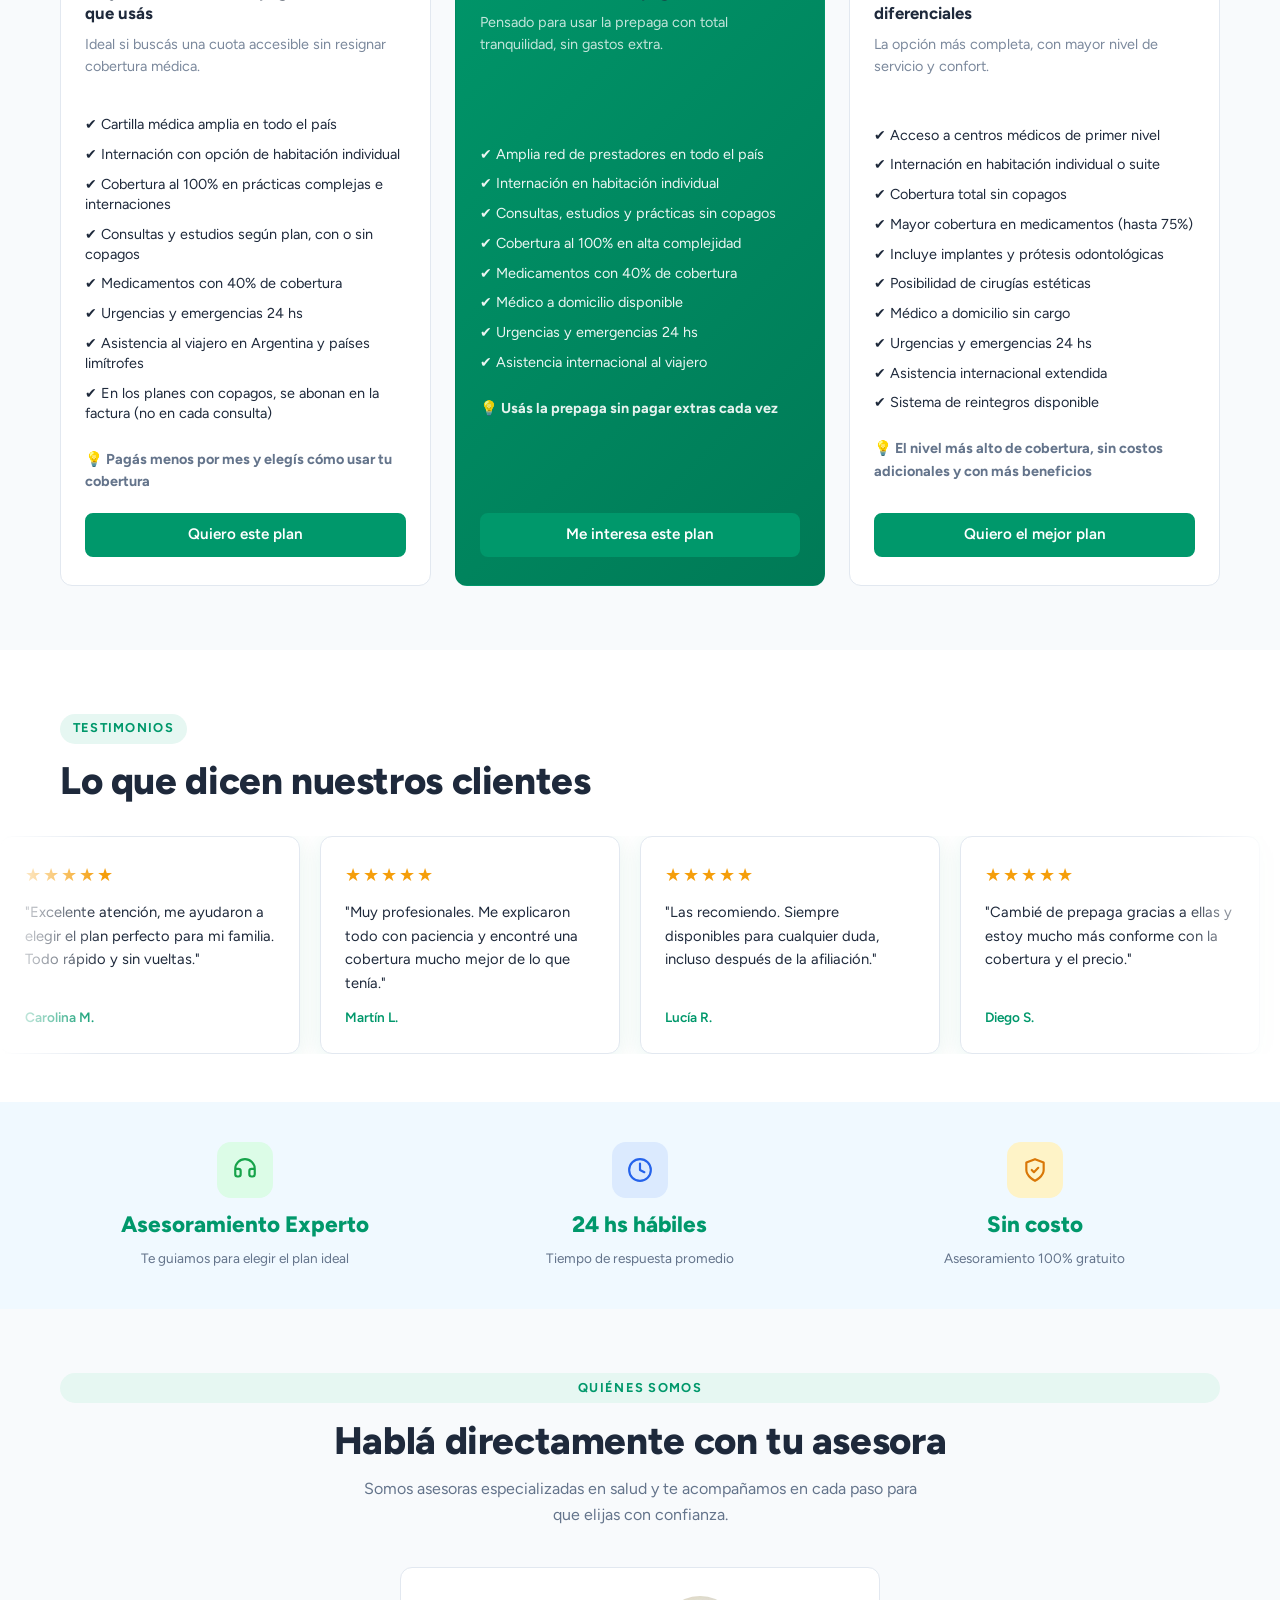
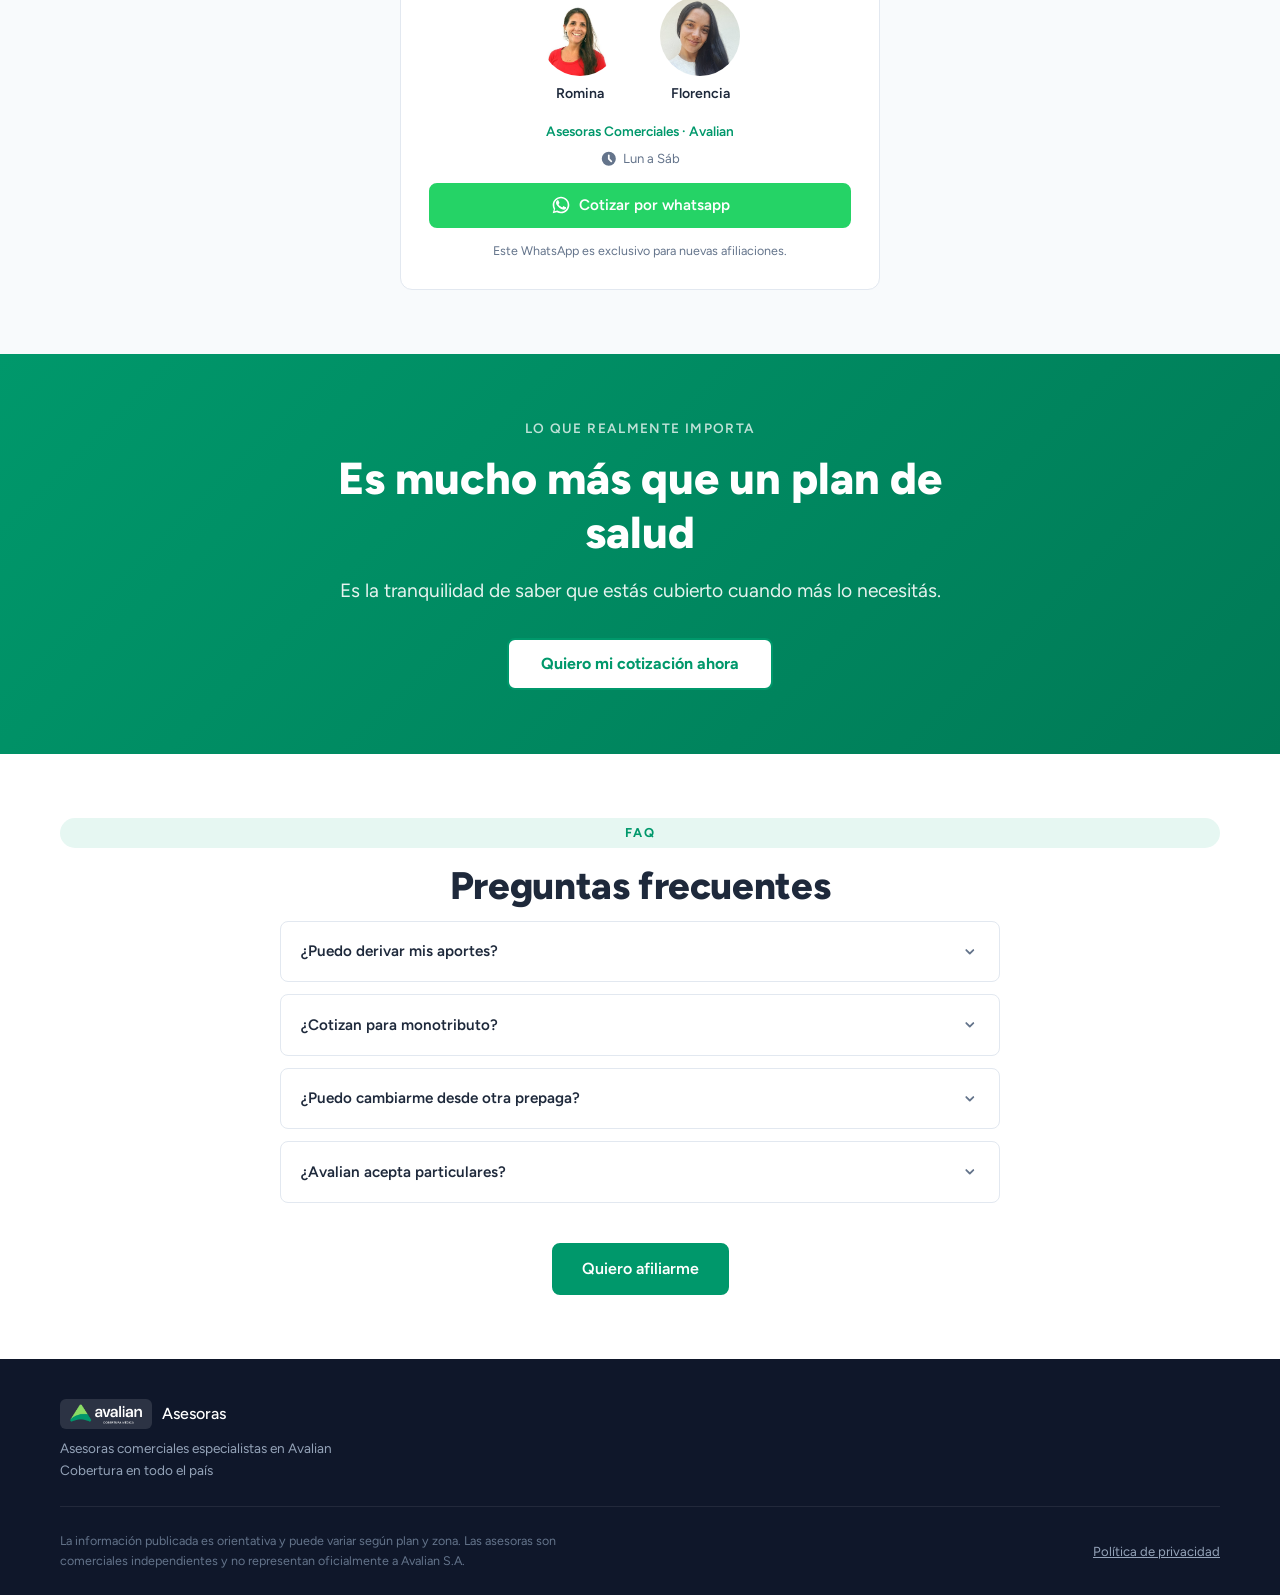
==== commit ef0642e9: "Agregar oferta 50% off en hero, actualizar mensaje de WA y leyenda exclusividad Co-Authored-By: Clau" ====
--- a/index.html
+++ b/index.html
@@ -112,6 +112,7 @@
           <h1 class="hero-title">
             Afiliate a Avalian
           </h1>
+          <p class="hero-offer">con un 50% off</p>
           <p class="hero-subtitle">
             Planes para monotributistas, relación de dependencia y particulares
           </p>
@@ -279,7 +280,7 @@
             </div>
             <h3>¡Listo! Tu consulta fue enviada.</h3>
             <p>En breve te contactamos por el medio elegido. Si necesitás respuesta inmediata, escribinos por WhatsApp.</p>
-            <a href="https://wa.me/5491165781998?text=Hola,%20me%20comunico%20desde%20la%20web%20de%20Expertas%20en%20prepagas%20y%20necesito%20hacer%20una%20consulta" target="_blank" rel="noopener noreferrer" class="btn btn-whatsapp btn-lg" data-wa-location="form_success">
+            <a href="https://wa.me/5491165781998?text=Vengo%20de%20la%20web%20y%20quiero%20cotizar%20Avalian" target="_blank" rel="noopener noreferrer" class="btn btn-whatsapp btn-lg" data-wa-location="form_success">
               <svg class="icon-wa" viewBox="0 0 24 24" fill="currentColor" aria-hidden="true">
                 <path d="M17.472 14.382c-.297-.149-1.758-.867-2.03-.967-.273-.099-.471-.148-.67.15-.197.297-.767.966-.94 1.164-.173.199-.347.223-.644.075-.297-.15-1.255-.463-2.39-1.475-.883-.788-1.48-1.761-1.653-2.059-.173-.297-.018-.458.13-.606.134-.133.298-.347.446-.52.149-.174.198-.298.298-.497.099-.198.05-.371-.025-.52-.075-.149-.669-1.612-.916-2.207-.242-.579-.487-.5-.669-.51-.173-.008-.371-.01-.57-.01-.198 0-.52.074-.792.372-.272.297-1.04 1.016-1.04 2.479 0 1.462 1.065 2.875 1.213 3.074.149.198 2.096 3.2 5.077 4.487.709.306 1.262.489 1.694.625.712.227 1.36.195 1.871.118.571-.085 1.758-.719 2.006-1.413.248-.694.248-1.289.173-1.413-.074-.124-.272-.198-.57-.347z"></path>
                 <path d="M12 2C6.477 2 2 6.477 2 12c0 1.89.525 3.66 1.438 5.168L2.012 22l4.974-1.403A9.954 9.954 0 0012 22c5.523 0 10-4.477 10-10S17.523 2 12 2zm0 18a7.952 7.952 0 01-4.316-1.268l-.308-.184-3.203.904.866-3.113-.2-.32A7.96 7.96 0 014 12c0-4.418 3.582-8 8-8s8 3.582 8 8-3.582 8-8 8z"></path>
@@ -528,13 +529,14 @@
                 </svg>
                 Lun a Sáb
               </p>
-              <a href="https://wa.me/5491165781998?text=Hola,%20me%20comunico%20desde%20la%20web%20de%20Expertas%20en%20prepagas%20y%20necesito%20hacer%20una%20consulta" target="_blank" rel="noopener noreferrer" class="btn btn-whatsapp btn-full" data-wa-location="asesoras">
+              <a href="https://wa.me/5491165781998?text=Vengo%20de%20la%20web%20y%20quiero%20cotizar%20Avalian" target="_blank" rel="noopener noreferrer" class="btn btn-whatsapp btn-full" data-wa-location="asesoras">
                 <svg class="icon-wa" viewBox="0 0 24 24" fill="currentColor" aria-hidden="true">
                   <path d="M17.472 14.382c-.297-.149-1.758-.867-2.03-.967-.273-.099-.471-.148-.67.15-.197.297-.767.966-.94 1.164-.173.199-.347.223-.644.075-.297-.15-1.255-.463-2.39-1.475-.883-.788-1.48-1.761-1.653-2.059-.173-.297-.018-.458.13-.606.134-.133.298-.347.446-.52.149-.174.198-.298.298-.497.099-.198.05-.371-.025-.52-.075-.149-.669-1.612-.916-2.207-.242-.579-.487-.5-.669-.51-.173-.008-.371-.01-.57-.01-.198 0-.52.074-.792.372-.272.297-1.04 1.016-1.04 2.479 0 1.462 1.065 2.875 1.213 3.074.149.198 2.096 3.2 5.077 4.487.709.306 1.262.489 1.694.625.712.227 1.36.195 1.871.118.571-.085 1.758-.719 2.006-1.413.248-.694.248-1.289.173-1.413-.074-.124-.272-.198-.57-.347z"></path>
                   <path d="M12 2C6.477 2 2 6.477 2 12c0 1.89.525 3.66 1.438 5.168L2.012 22l4.974-1.403A9.954 9.954 0 0012 22c5.523 0 10-4.477 10-10S17.523 2 12 2zm0 18a7.952 7.952 0 01-4.316-1.268l-.308-.184-3.203.904.866-3.113-.2-.32A7.96 7.96 0 014 12c0-4.418 3.582-8 8-8s8 3.582 8 8-3.582 8-8 8z"></path>
                 </svg>
                 Cotizar por whatsapp
               </a>
+              <p class="wa-exclusivo">Este WhatsApp es exclusivo para nuevas afiliaciones.</p>
             </div>
           </div>
         </div>
@@ -644,7 +646,7 @@
     </footer>
 
     <!-- ========== FLOATING WHATSAPP ========== -->
-    <a href="https://wa.me/5491165781998?text=Hola,%20me%20comunico%20desde%20la%20web%20de%20Expertas%20en%20prepagas%20y%20necesito%20hacer%20una%20consulta" target="_blank" rel="noopener noreferrer" class="whatsapp-float" aria-label="Contactar por WhatsApp" id="waFloat" data-wa-location="flotante">
+    <a href="https://wa.me/5491165781998?text=Vengo%20de%20la%20web%20y%20quiero%20cotizar%20Avalian" target="_blank" rel="noopener noreferrer" class="whatsapp-float" aria-label="Contactar por WhatsApp" id="waFloat" data-wa-location="flotante">
       <svg viewBox="0 0 24 24" fill="currentColor" xmlns="http://www.w3.org/2000/svg" aria-hidden="true">
         <path d="M17.472 14.382c-.297-.149-1.758-.867-2.03-.967-.273-.099-.471-.148-.67.15-.197.297-.767.966-.94 1.164-.173.199-.347.223-.644.075-.297-.15-1.255-.463-2.39-1.475-.883-.788-1.48-1.761-1.653-2.059-.173-.297-.018-.458.13-.606.134-.133.298-.347.446-.52.149-.174.198-.298.298-.497.099-.198.05-.371-.025-.52-.075-.149-.669-1.612-.916-2.207-.242-.579-.487-.5-.669-.51-.173-.008-.371-.01-.57-.01-.198 0-.52.074-.792.372-.272.297-1.04 1.016-1.04 2.479 0 1.462 1.065 2.875 1.213 3.074.149.198 2.096 3.2 5.077 4.487.709.306 1.262.489 1.694.625.712.227 1.36.195 1.871.118.571-.085 1.758-.719 2.006-1.413.248-.694.248-1.289.173-1.413-.074-.124-.272-.198-.57-.347z"></path>
         <path d="M12 2C6.477 2 2 6.477 2 12c0 1.89.525 3.66 1.438 5.168L2.012 22l4.974-1.403A9.954 9.954 0 0012 22c5.523 0 10-4.477 10-10S17.523 2 12 2zm0 18a7.952 7.952 0 01-4.316-1.268l-.308-.184-3.203.904.866-3.113-.2-.32A7.96 7.96 0 014 12c0-4.418 3.582-8 8-8s8 3.582 8 8-3.582 8-8 8z"></path>
--- a/styles.css
+++ b/styles.css
@@ -426,6 +426,17 @@
   animation-delay: 110ms;
 }
 
+.hero-offer {
+  font-size: clamp(1.4rem, 4vw, 2rem);
+  font-weight: 700;
+  color: #fff;
+  letter-spacing: -0.01em;
+  margin-bottom: 0.75rem;
+  text-shadow: 0 2px 8px rgba(0,0,0,0.40);
+  animation: heroFadeUp 750ms var(--ease-out) both;
+  animation-delay: 165ms;
+}
+
 .hero-subtitle {
   font-size: clamp(1rem, 2.5vw, 1.2rem);
   color: rgba(255,255,255,0.88);
@@ -956,6 +967,13 @@
   font-size: 0.82rem;
   color: var(--color-text-muted);
   margin-bottom: 0.5rem;
+}
+
+.wa-exclusivo {
+  font-size: 0.78rem;
+  color: var(--color-text-muted);
+  text-align: center;
+  margin-top: 0.5rem;
 }
 
 .asesora-card--unified { max-width: 480px; margin: 0 auto; width: 100%; }
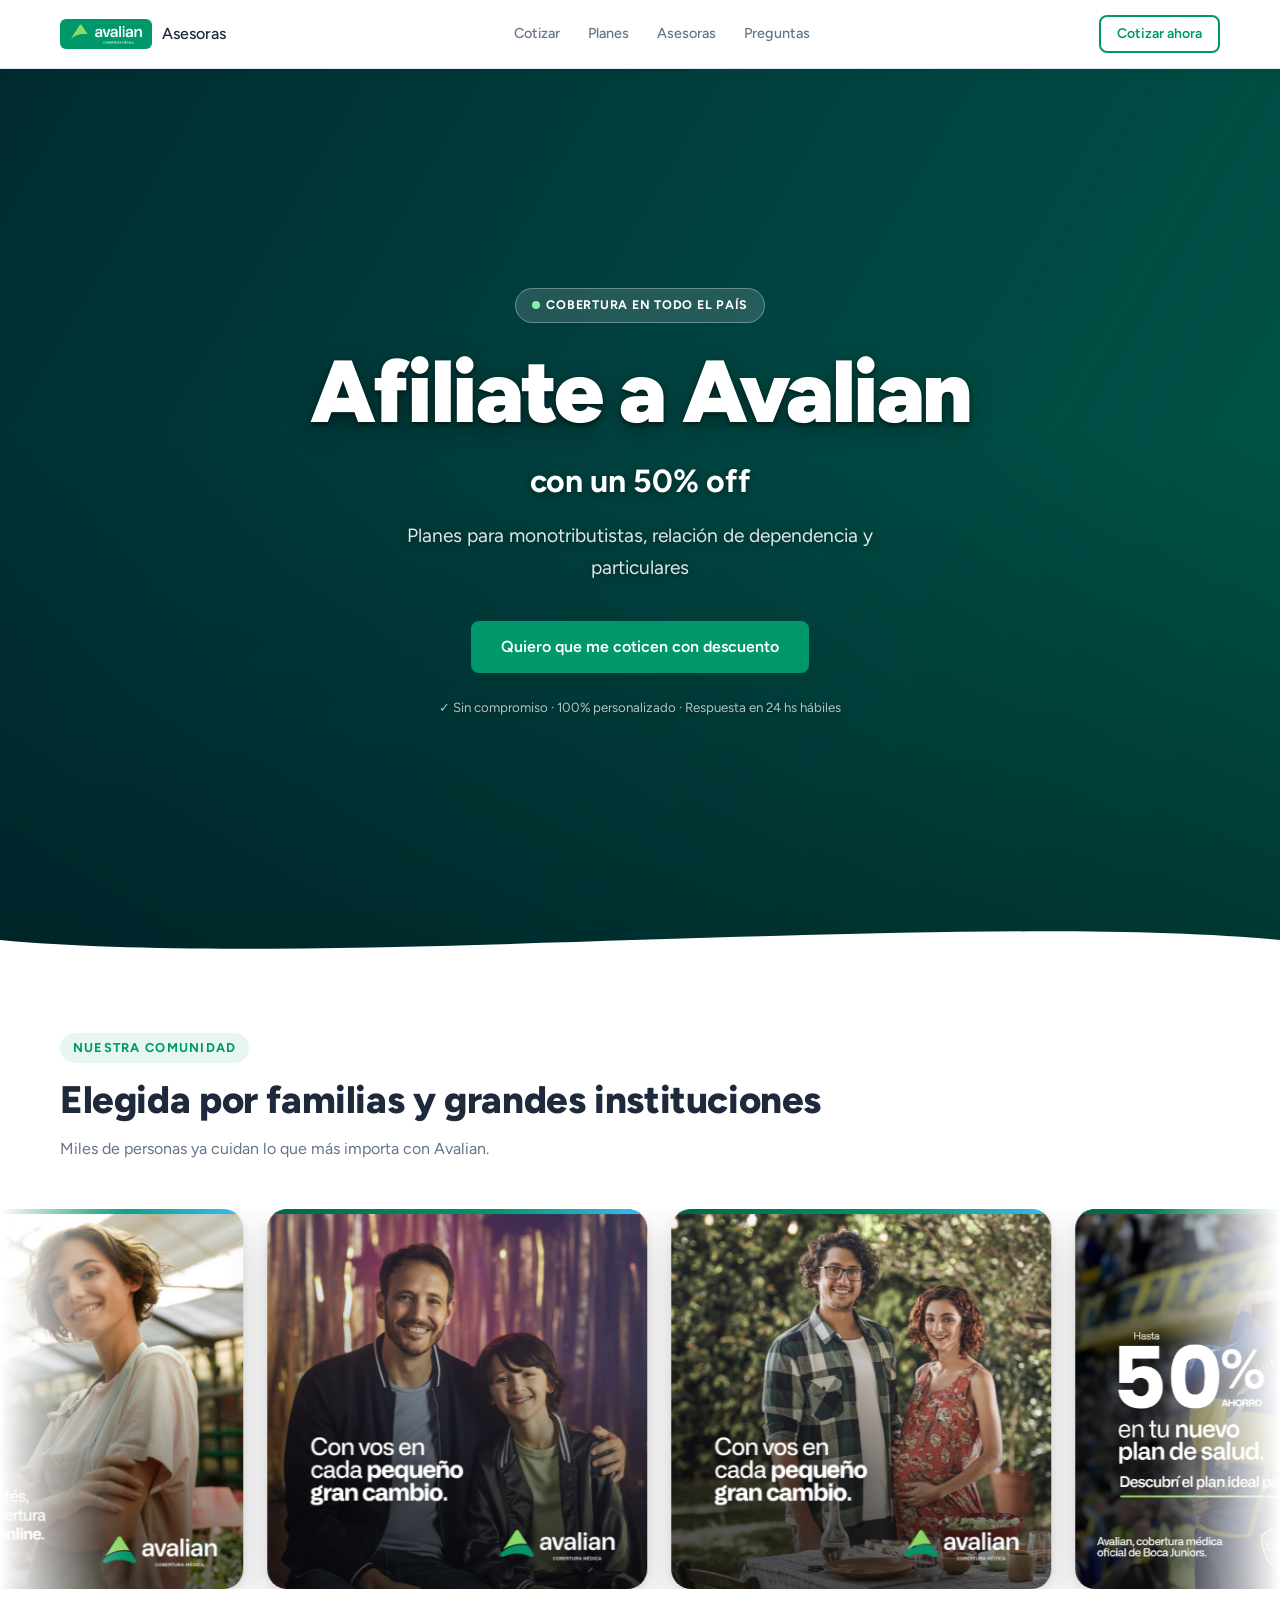
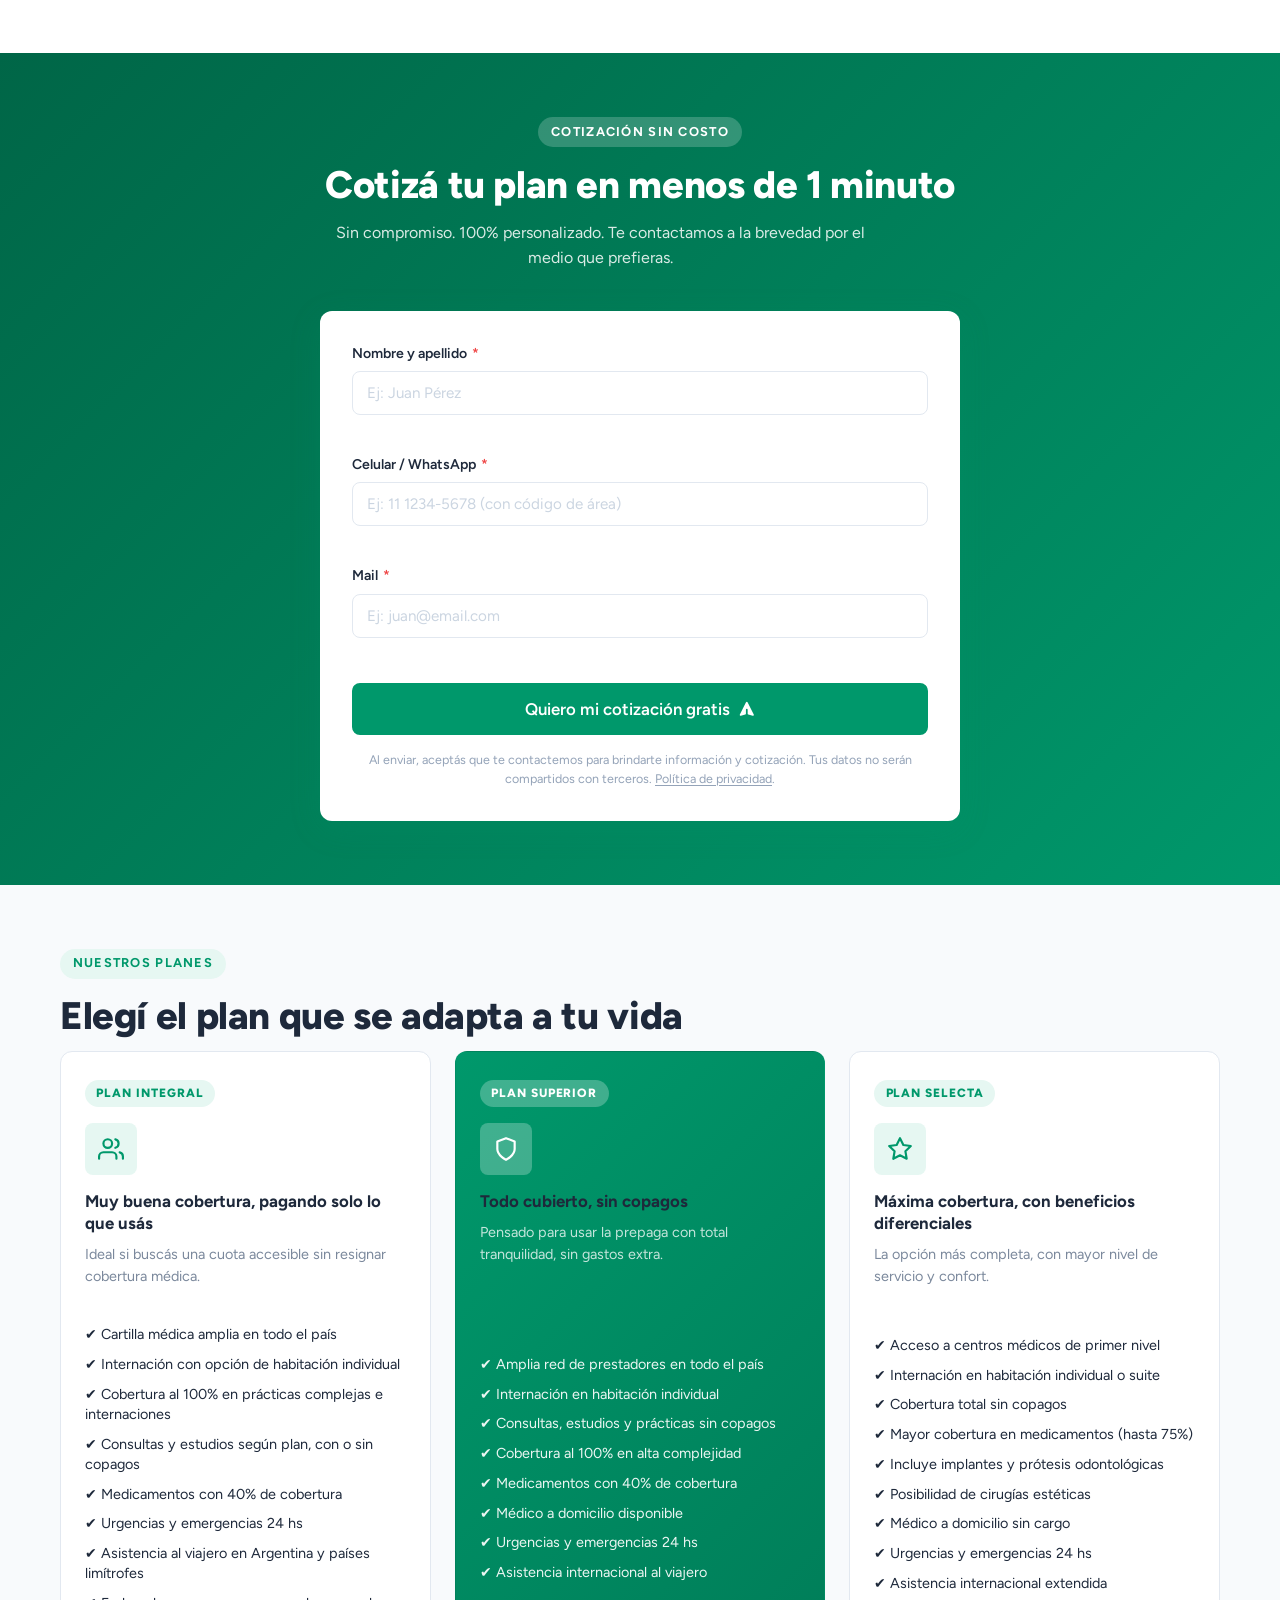
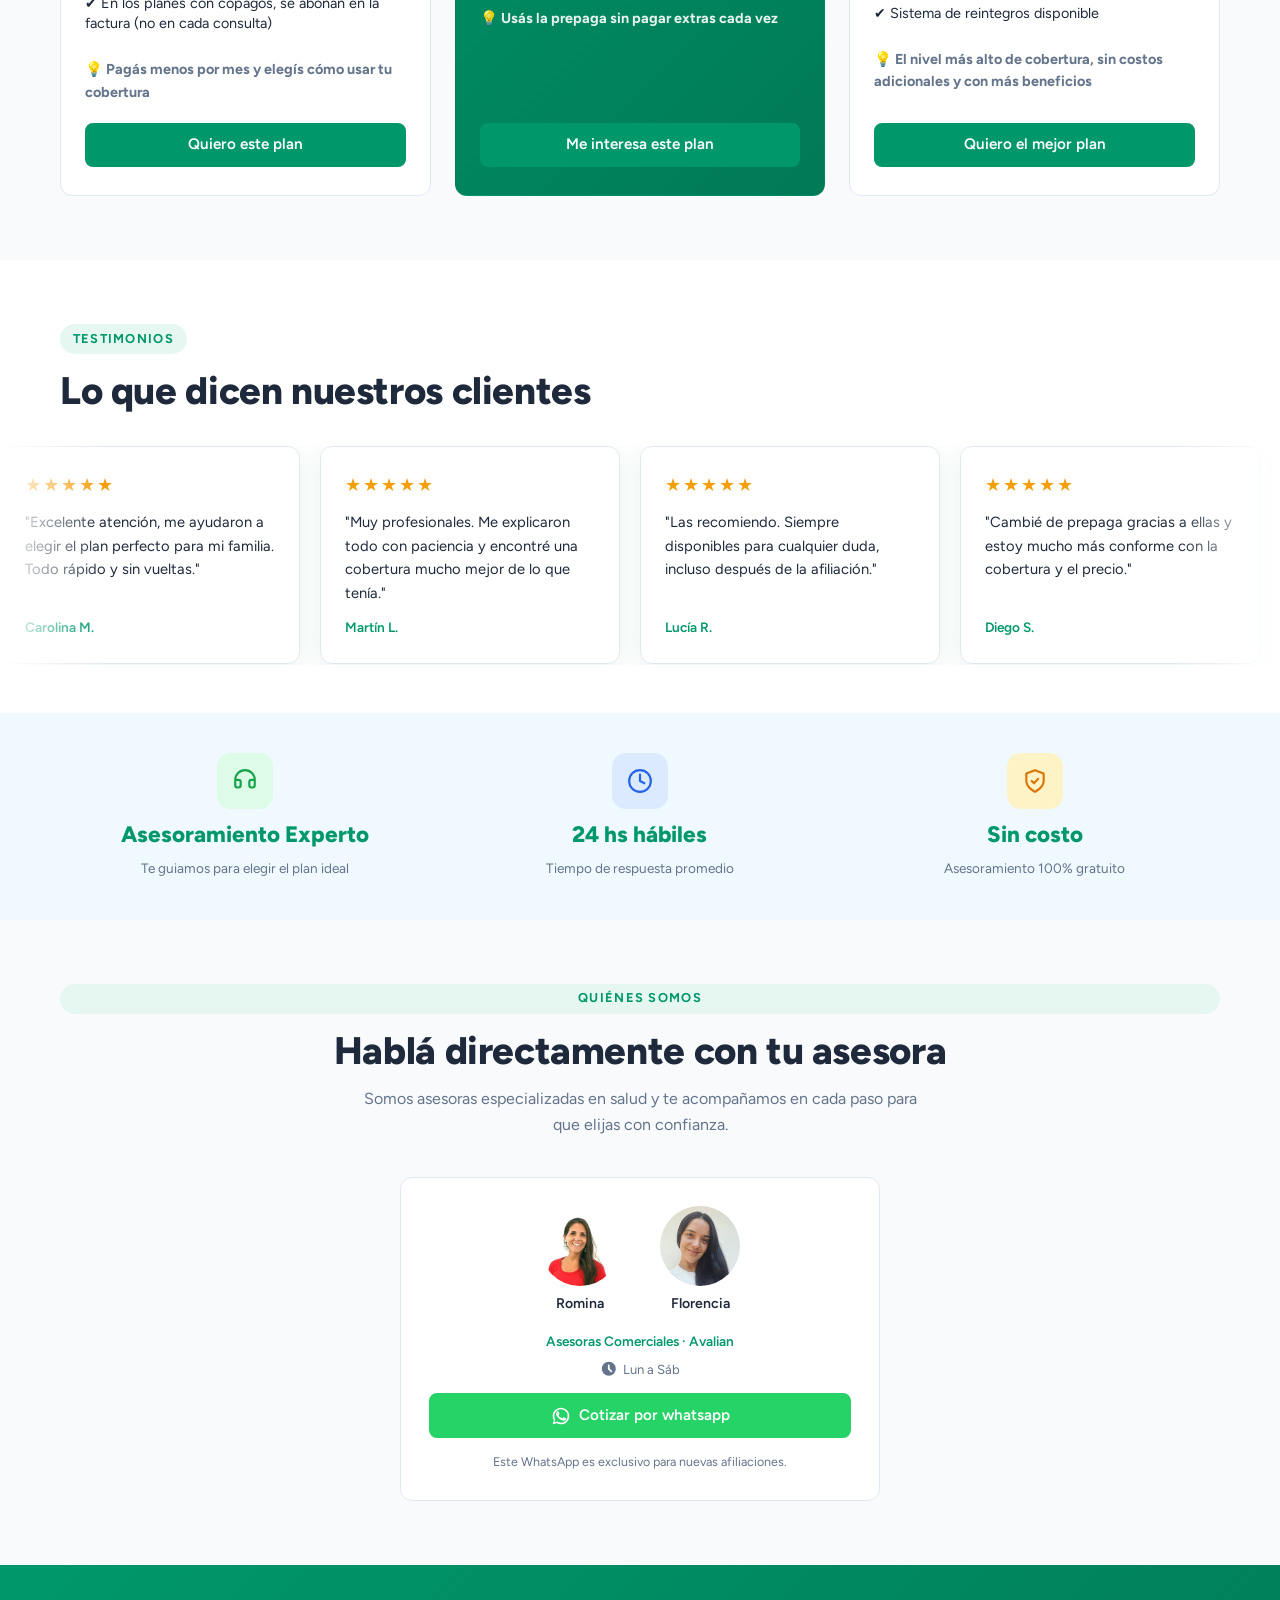
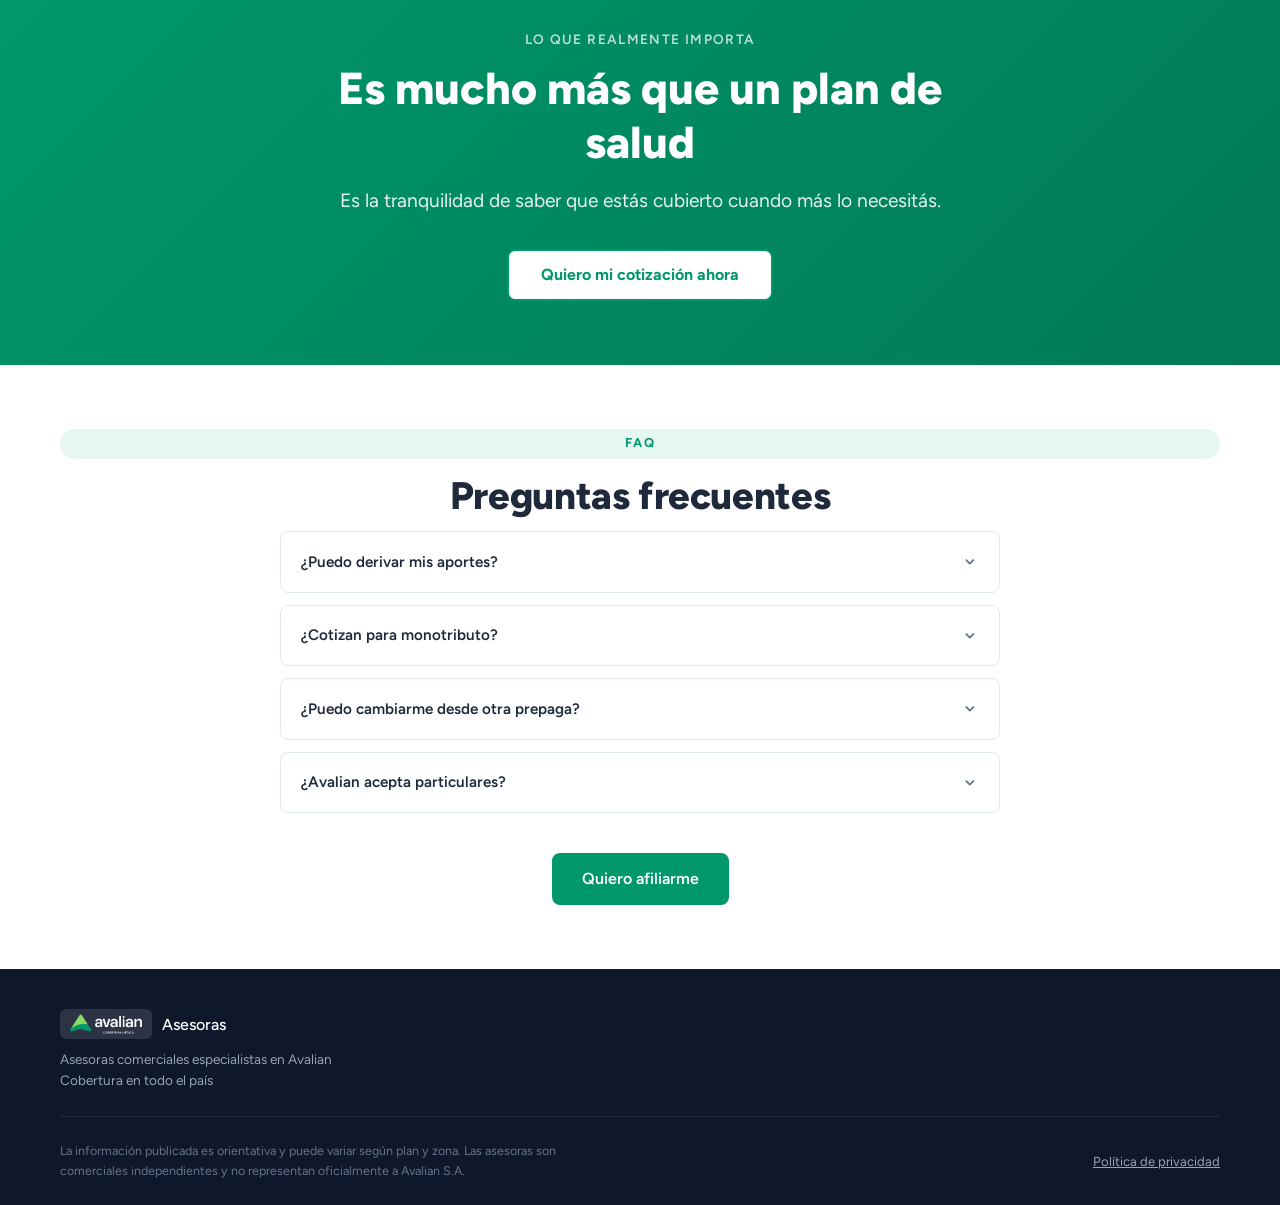
==== commit 0498915e: "Eliminar sección "Ya soy socio" del home y del header Co-Authored-By: Claude Sonnet 4.6 <noreply@ant" ====
--- a/index.html
+++ b/index.html
@@ -72,7 +72,6 @@
           <a href="#planes">Planes</a>
           <a href="#asesoras">Asesoras</a>
           <a href="#preguntas">Preguntas</a>
-          <a href="#beneficios">Ya soy socio</a>
         </nav>
         <div class="header-ctas">
           <a href="#formulario" class="btn btn-outline btn-sm">Cotizar ahora</a>
@@ -88,7 +87,6 @@
         <a href="#planes" class="mobile-nav-link">Planes</a>
         <a href="#asesoras" class="mobile-nav-link">Asesoras</a>
         <a href="#preguntas" class="mobile-nav-link">Preguntas</a>
-        <a href="#beneficios" class="mobile-nav-link">Ya soy socio</a>
       </div>
     </header>
 
@@ -128,22 +126,6 @@
         <svg viewBox="0 0 1440 60" preserveAspectRatio="none" xmlns="http://www.w3.org/2000/svg">
           <path d="M0,30 C360,60 1080,0 1440,30 L1440,60 L0,60 Z" fill="#fff"></path>
         </svg>
-      </div>
-    </section>
-
-    <!-- ========== YA SOY SOCIO ========== -->
-    <section class="section" id="beneficios">
-      <div class="container" style="text-align:center;max-width:600px;">
-        <div class="section-label">
-          Ya soy socio
-        </div>
-        <h2 class="section-title">
-          ¿Ya sos socio de Avalian?
-        </h2>
-        <p class="section-sub">
-          Si ya tenés tu plan y necesitás gestionar tu cobertura, acceder a tu credencial o hacer una consulta, hacé clic acá.
-        </p>
-        <a href="tel:081022272583" class="btn btn-primary btn-lg" style="margin-top:1rem;">0810-222-72583</a>
       </div>
     </section>
 
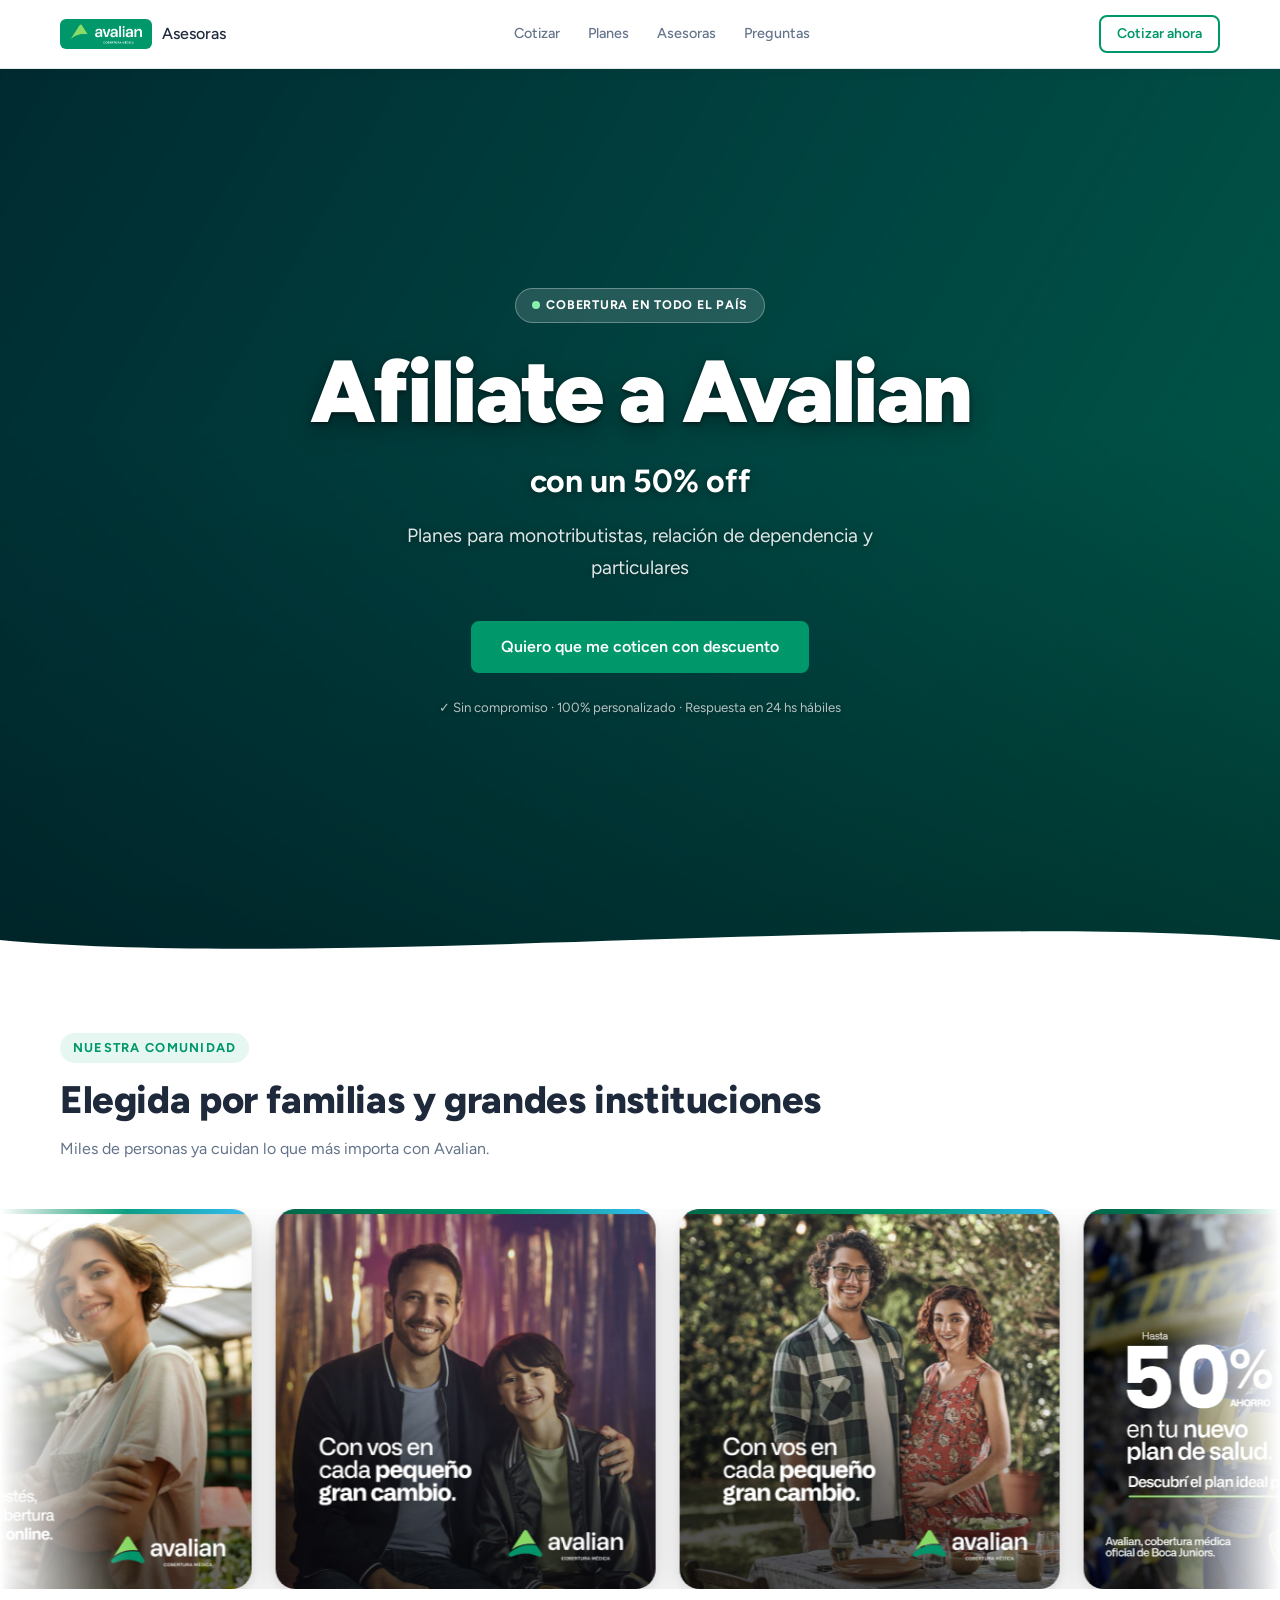
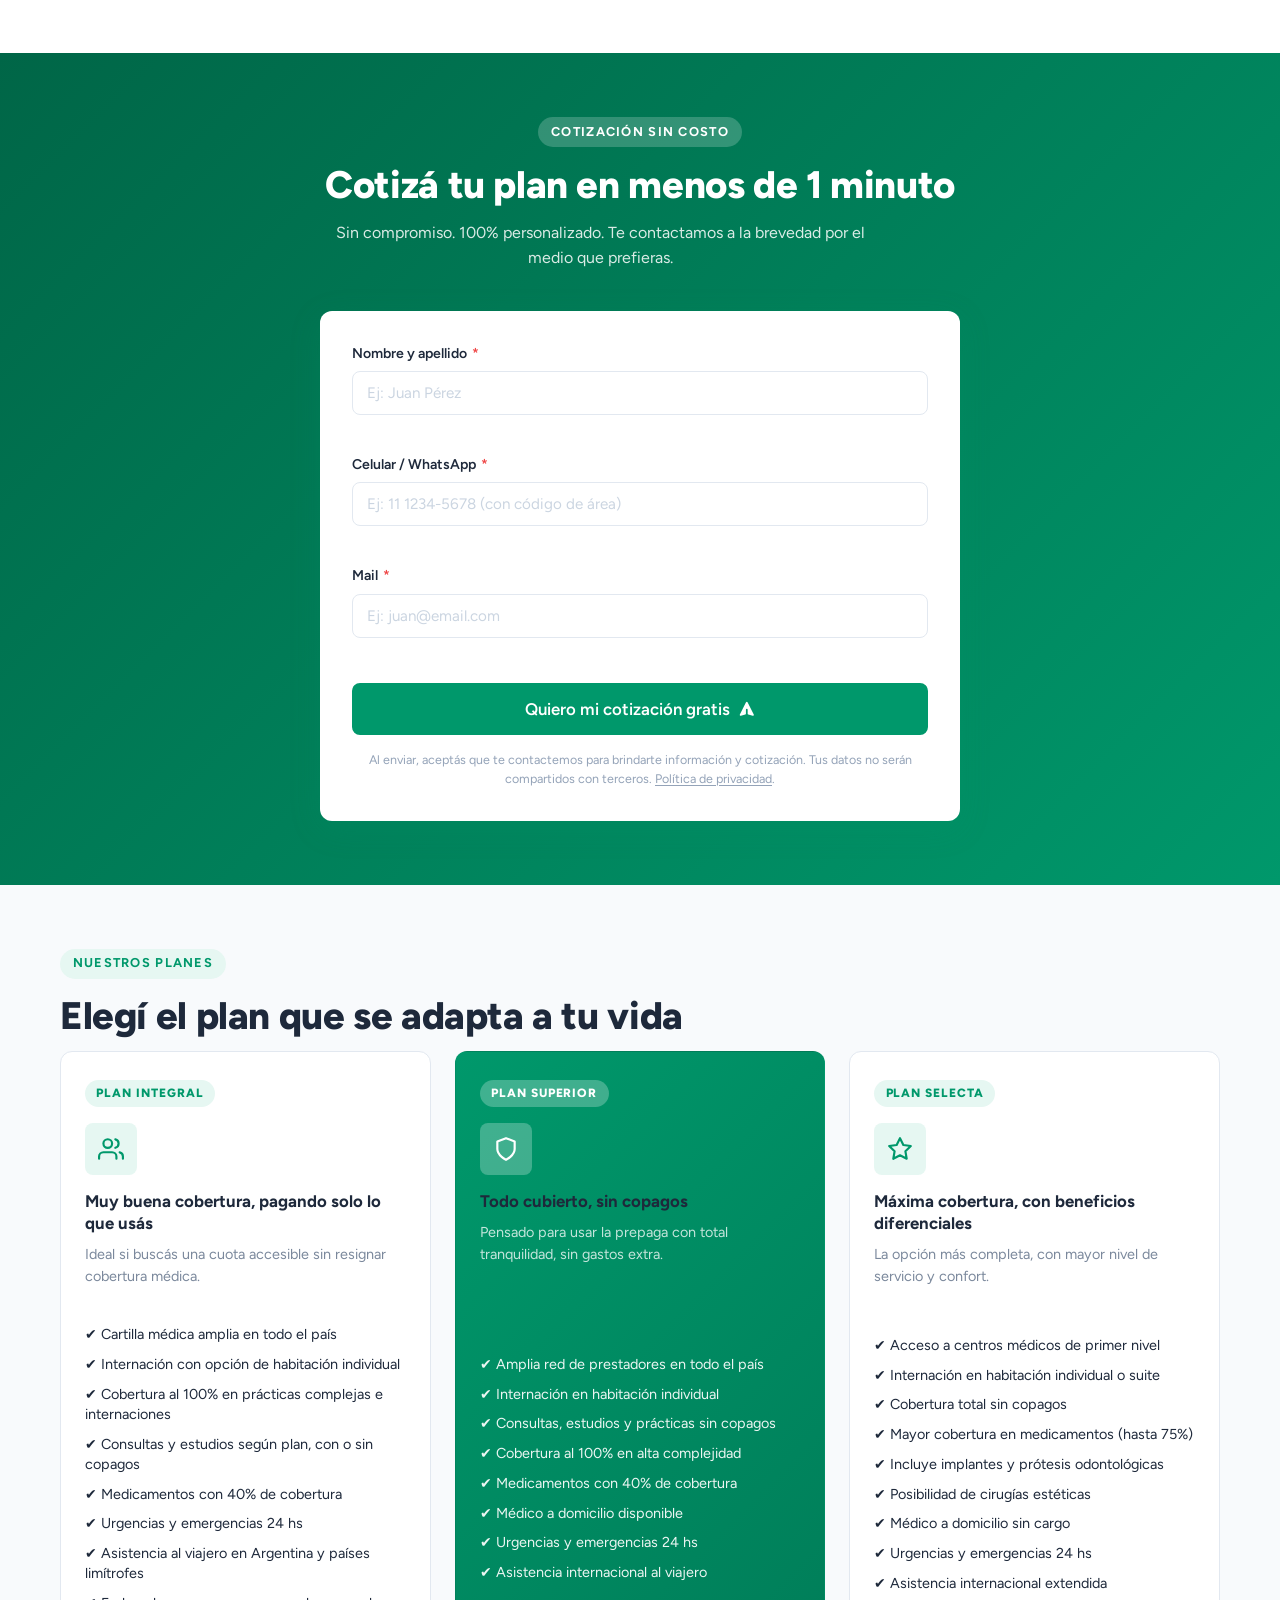
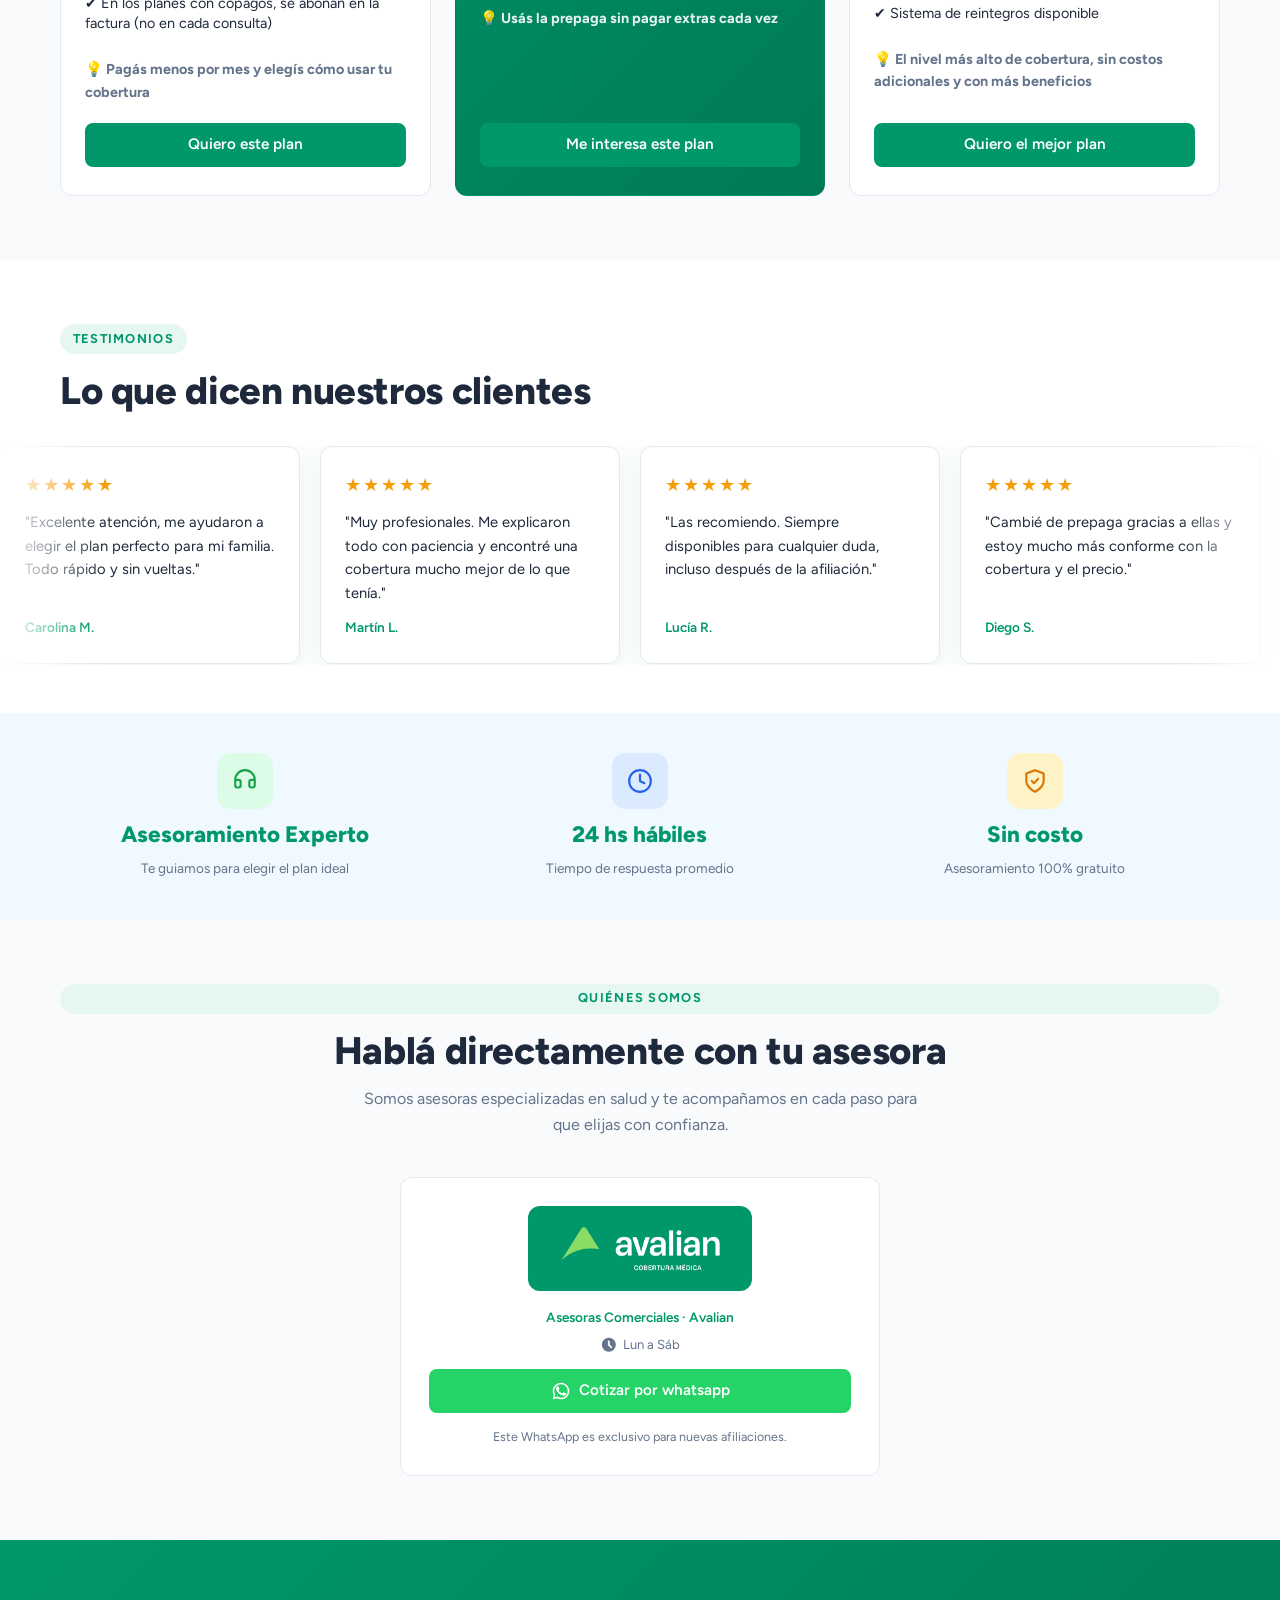
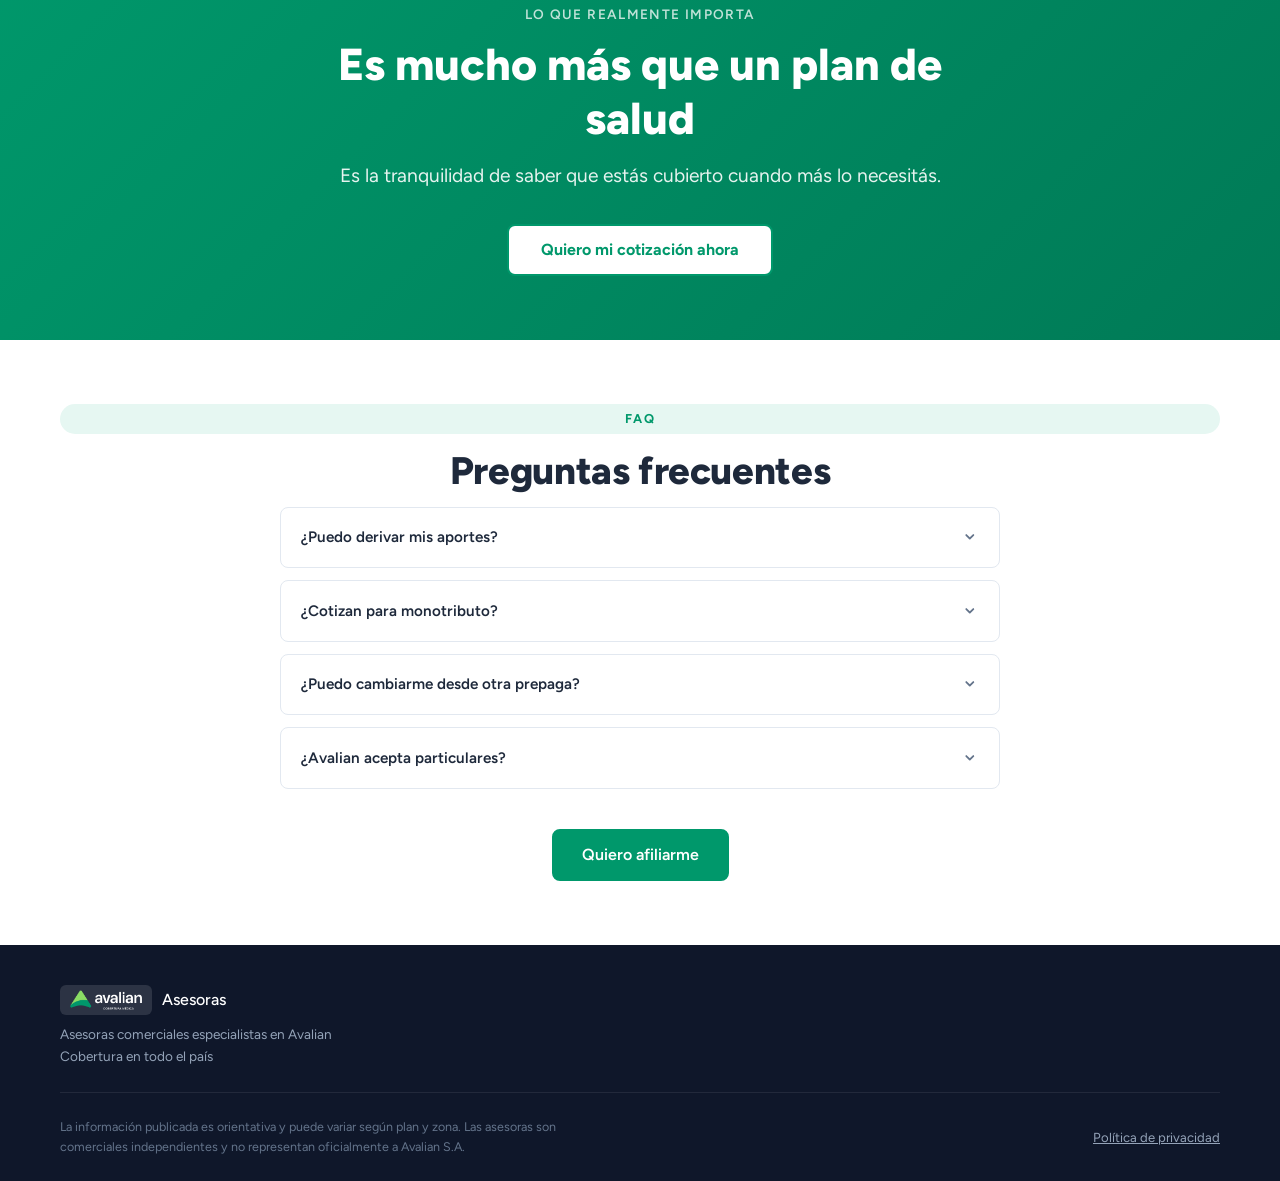
==== commit 74042c6d: "Reemplazar fotos de asesoras por logo de Avalian en sección Quiénes Somos Co-Authored-By: Claude Son" ====
--- a/index.html
+++ b/index.html
@@ -489,19 +489,8 @@
         </p>
         <div class="asesoras-grid">
           <div class="asesora-card asesora-card--unified">
-            <div class="asesoras-fotos">
-              <div class="asesora-foto-item">
-                <div class="asesora-photo" aria-label="Foto de Romina Maresca">
-                  <img src="Ro.jpg.jpeg" alt="Romina Maresca" class="asesora-img">
-                </div>
-                <p class="asesora-foto-nombre">Romina</p>
-              </div>
-              <div class="asesora-foto-item">
-                <div class="asesora-photo" aria-label="Foto de Florencia Ventre de León">
-                  <img src="flor.jpeg" alt="Florencia Ventre de León" class="asesora-img">
-                </div>
-                <p class="asesora-foto-nombre">Florencia</p>
-              </div>
+            <div class="asesora-logo-wrap">
+              <img src="avalian_logo-blanco.png" alt="Avalian" class="asesora-logo">
             </div>
             <div class="asesora-info">
               <p class="asesora-role">Asesoras Comerciales · Avalian</p>
--- a/styles.css
+++ b/styles.css
@@ -998,6 +998,20 @@
   color: var(--color-text);
 }
 
+.asesora-logo-wrap {
+  background: var(--color-primary);
+  border-radius: var(--radius);
+  padding: 1.25rem 2rem;
+  display: flex;
+  align-items: center;
+  justify-content: center;
+}
+
+.asesora-logo {
+  width: 160px;
+  display: block;
+}
+
 /* ================================================================
    IMPACT SECTION
    ================================================================ */
